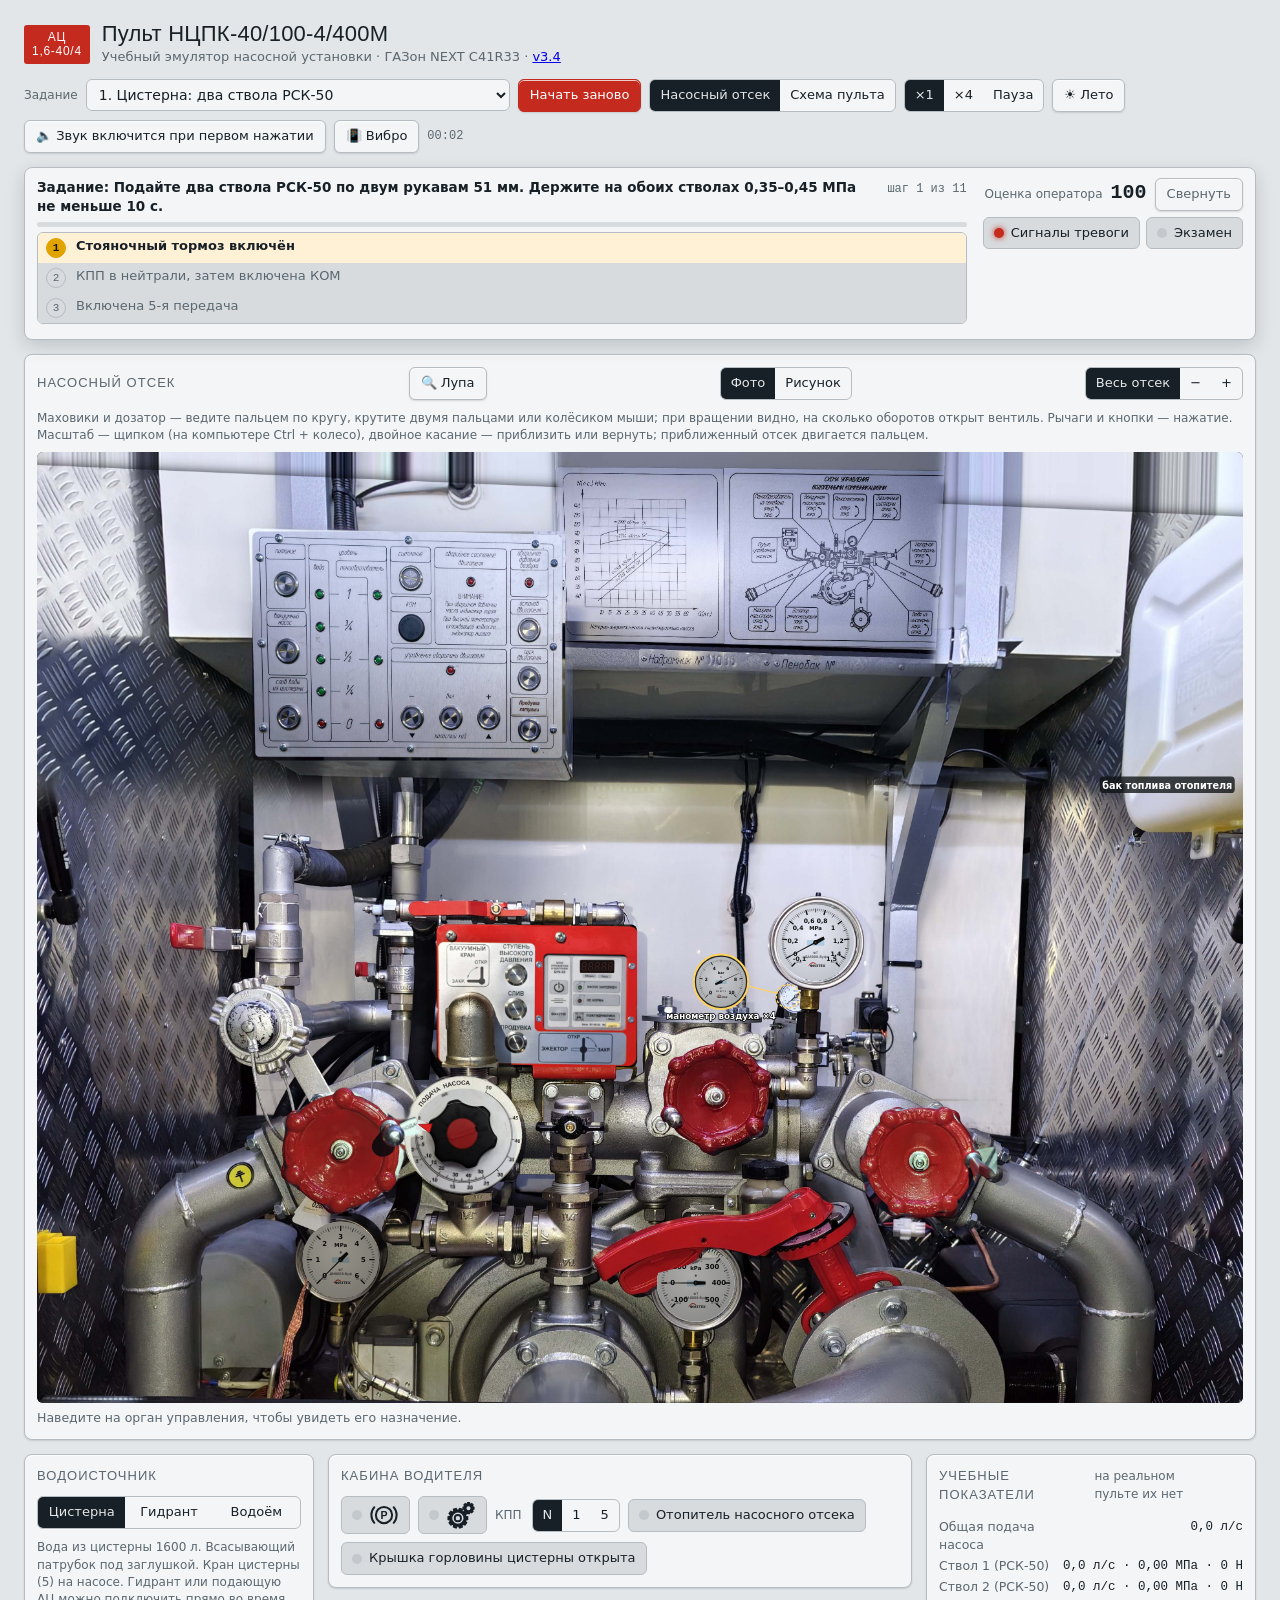
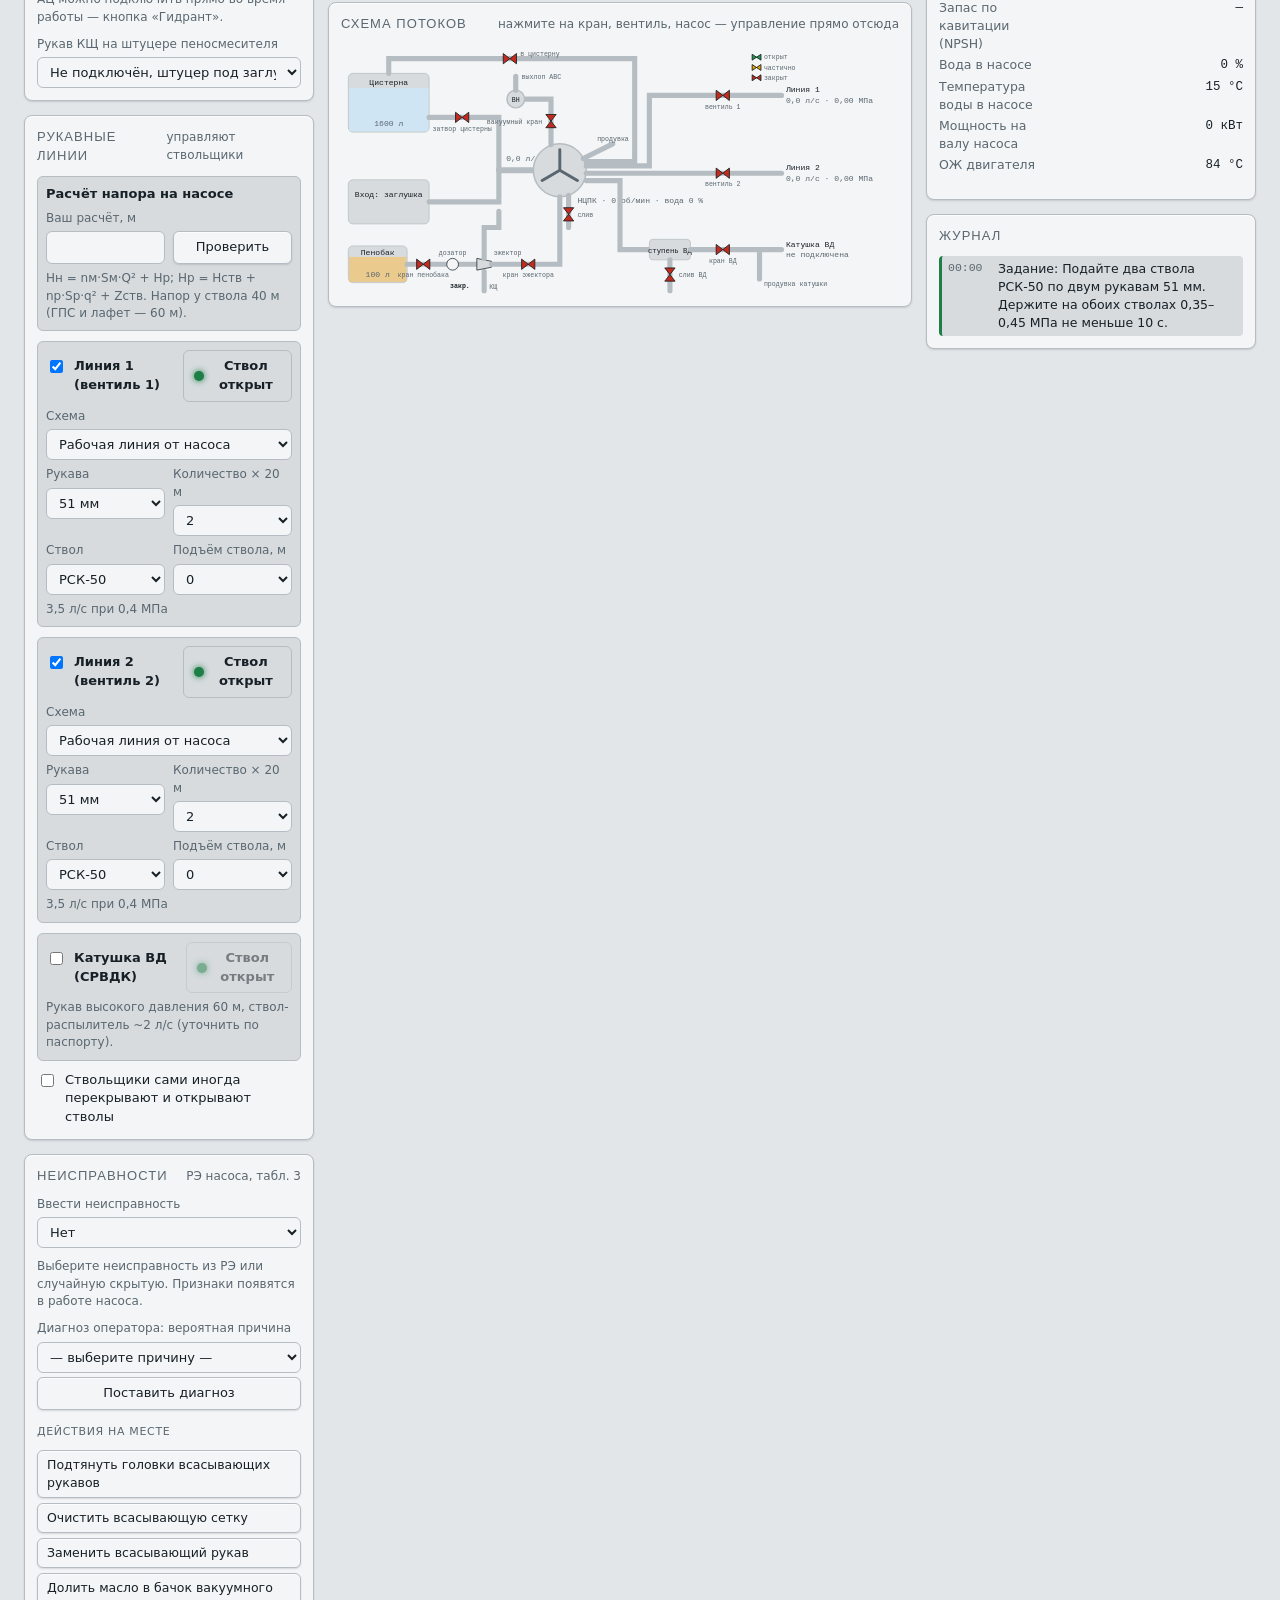
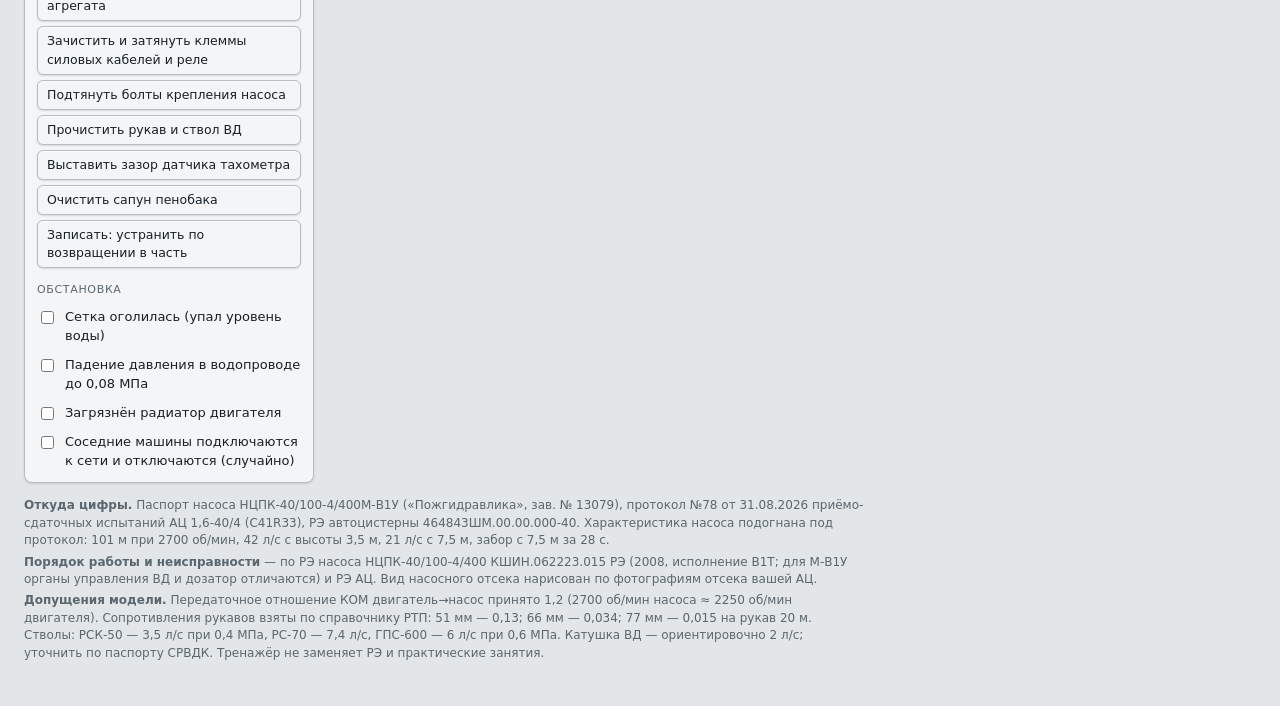
==== emulator/index.html @ 2c4b11e2 "Стартовая страница сайта: эмулятор, APK и история версий; эмулятор переехал в /emulator/ Co-Authored" ====
<!doctype html>
<html lang="ru">
<meta charset="utf-8"><meta name="viewport" content="width=device-width, initial-scale=1, viewport-fit=cover">
<title>Пульт НЦПК-40/100</title>
<style>
/* golos-text-cyrillic-400-normal */
@font-face {
  font-family: 'Golos Text';
  font-style: normal;
  font-display: swap;
  font-weight: 400;
  src: url(fonts/golos-text-cyrillic-400-normal.woff2) format('woff2');
  unicode-range: U+0301,U+0400-045F,U+0490-0491,U+04B0-04B1,U+2116;
}
/* golos-text-latin-400-normal */
@font-face {
  font-family: 'Golos Text';
  font-style: normal;
  font-display: swap;
  font-weight: 400;
  src: url(fonts/golos-text-latin-400-normal.woff2) format('woff2');
  unicode-range: U+0000-00FF,U+0131,U+0152-0153,U+02BB-02BC,U+02C6,U+02DA,U+02DC,U+0304,U+0308,U+0329,U+2000-206F,U+20AC,U+2122,U+2191,U+2193,U+2212,U+2215,U+FEFF,U+FFFD;
}
/* golos-text-cyrillic-500-normal */
@font-face {
  font-family: 'Golos Text';
  font-style: normal;
  font-display: swap;
  font-weight: 500;
  src: url(fonts/golos-text-cyrillic-500-normal.woff2) format('woff2');
  unicode-range: U+0301,U+0400-045F,U+0490-0491,U+04B0-04B1,U+2116;
}
/* golos-text-latin-500-normal */
@font-face {
  font-family: 'Golos Text';
  font-style: normal;
  font-display: swap;
  font-weight: 500;
  src: url(fonts/golos-text-latin-500-normal.woff2) format('woff2');
  unicode-range: U+0000-00FF,U+0131,U+0152-0153,U+02BB-02BC,U+02C6,U+02DA,U+02DC,U+0304,U+0308,U+0329,U+2000-206F,U+20AC,U+2122,U+2191,U+2193,U+2212,U+2215,U+FEFF,U+FFFD;
}
/* golos-text-cyrillic-600-normal */
@font-face {
  font-family: 'Golos Text';
  font-style: normal;
  font-display: swap;
  font-weight: 600;
  src: url(fonts/golos-text-cyrillic-600-normal.woff2) format('woff2');
  unicode-range: U+0301,U+0400-045F,U+0490-0491,U+04B0-04B1,U+2116;
}
/* golos-text-latin-600-normal */
@font-face {
  font-family: 'Golos Text';
  font-style: normal;
  font-display: swap;
  font-weight: 600;
  src: url(fonts/golos-text-latin-600-normal.woff2) format('woff2');
  unicode-range: U+0000-00FF,U+0131,U+0152-0153,U+02BB-02BC,U+02C6,U+02DA,U+02DC,U+0304,U+0308,U+0329,U+2000-206F,U+20AC,U+2122,U+2191,U+2193,U+2212,U+2215,U+FEFF,U+FFFD;
}
/* golos-text-cyrillic-700-normal */
@font-face {
  font-family: 'Golos Text';
  font-style: normal;
  font-display: swap;
  font-weight: 700;
  src: url(fonts/golos-text-cyrillic-700-normal.woff2) format('woff2');
  unicode-range: U+0301,U+0400-045F,U+0490-0491,U+04B0-04B1,U+2116;
}
/* golos-text-latin-700-normal */
@font-face {
  font-family: 'Golos Text';
  font-style: normal;
  font-display: swap;
  font-weight: 700;
  src: url(fonts/golos-text-latin-700-normal.woff2) format('woff2');
  unicode-range: U+0000-00FF,U+0131,U+0152-0153,U+02BB-02BC,U+02C6,U+02DA,U+02DC,U+0304,U+0308,U+0329,U+2000-206F,U+20AC,U+2122,U+2191,U+2193,U+2212,U+2215,U+FEFF,U+FFFD;
}
/* jetbrains-mono-cyrillic-400-normal */
@font-face {
  font-family: 'JetBrains Mono';
  font-style: normal;
  font-display: swap;
  font-weight: 400;
  src: url(fonts/jetbrains-mono-cyrillic-400-normal.woff2) format('woff2');
  unicode-range: U+0301,U+0400-045F,U+0490-0491,U+04B0-04B1,U+2116;
}
/* jetbrains-mono-latin-400-normal */
@font-face {
  font-family: 'JetBrains Mono';
  font-style: normal;
  font-display: swap;
  font-weight: 400;
  src: url(fonts/jetbrains-mono-latin-400-normal.woff2) format('woff2');
  unicode-range: U+0000-00FF,U+0131,U+0152-0153,U+02BB-02BC,U+02C6,U+02DA,U+02DC,U+0304,U+0308,U+0329,U+2000-206F,U+20AC,U+2122,U+2191,U+2193,U+2212,U+2215,U+FEFF,U+FFFD;
}
/* jetbrains-mono-cyrillic-600-normal */
@font-face {
  font-family: 'JetBrains Mono';
  font-style: normal;
  font-display: swap;
  font-weight: 600;
  src: url(fonts/jetbrains-mono-cyrillic-600-normal.woff2) format('woff2');
  unicode-range: U+0301,U+0400-045F,U+0490-0491,U+04B0-04B1,U+2116;
}
/* jetbrains-mono-latin-600-normal */
@font-face {
  font-family: 'JetBrains Mono';
  font-style: normal;
  font-display: swap;
  font-weight: 600;
  src: url(fonts/jetbrains-mono-latin-600-normal.woff2) format('woff2');
  unicode-range: U+0000-00FF,U+0131,U+0152-0153,U+02BB-02BC,U+02C6,U+02DA,U+02DC,U+0304,U+0308,U+0329,U+2000-206F,U+20AC,U+2122,U+2191,U+2193,U+2212,U+2215,U+FEFF,U+FFFD;
}
/* russo-one-cyrillic-400-normal */
@font-face {
  font-family: 'Russo One';
  font-style: normal;
  font-display: swap;
  font-weight: 400;
  src: url(fonts/russo-one-cyrillic-400-normal.woff2) format('woff2');
  unicode-range: U+0301,U+0400-045F,U+0490-0491,U+04B0-04B1,U+2116;
}
/* russo-one-latin-400-normal */
@font-face {
  font-family: 'Russo One';
  font-style: normal;
  font-display: swap;
  font-weight: 400;
  src: url(fonts/russo-one-latin-400-normal.woff2) format('woff2');
  unicode-range: U+0000-00FF,U+0131,U+0152-0153,U+02BB-02BC,U+02C6,U+02DA,U+02DC,U+0304,U+0308,U+0329,U+2000-206F,U+20AC,U+2122,U+2191,U+2193,U+2212,U+2215,U+FEFF,U+FFFD;
}
</style>
<style>
/* Layout: насосный отсек в три зоны — обстановка | пульт оператора | задание и журнал */
:root{
  --bg:#e3e6e8; --plate:#f4f5f6; --plate-2:#d7dbde; --line:#b6bdc2; --ink:#172027; --muted:#5a6770;
  --signal:#c42a1d; --signal-ink:#ffffff; --amber:#b86e00; --amber-bg:#fff1d6; --ok:#1d7f46; --ok-bg:#ddf3e6;
  --bad-bg:#fbe0dc; --water:#1c6fa8; --water-soft:#cfe5f4; --face:#fbfbf7; --face-ink:#13181c; --lamp-off:#c2c8cc;
  --groove: inset 0 1px 0 rgba(255,255,255,.75), 0 1px 2px rgba(20,30,40,.14);
  --f-display:"Russo One","Arial Black",sans-serif; --f-body:"Golos Text",system-ui,-apple-system,"Segoe UI",sans-serif; --f-mono:"JetBrains Mono",ui-monospace,"SFMono-Regular",Consolas,monospace;
}
@media (prefers-color-scheme: dark){ :root:not([data-theme="light"]){
  --bg:#14181b; --plate:#1e2327; --plate-2:#2a3035; --line:#3b444b; --ink:#e5e9eb; --muted:#9ba7ae;
  --signal:#e5503f; --signal-ink:#ffffff; --amber:#f0a83a; --amber-bg:#3a2c12; --ok:#4cc27e; --ok-bg:#16301f;
  --bad-bg:#3d1c18; --water:#62b5ea; --water-soft:#1b3446; --face:#f1f0ea; --face-ink:#13181c; --lamp-off:#39424a;
  --groove: inset 0 1px 0 rgba(255,255,255,.04), 0 1px 2px rgba(0,0,0,.4); color-scheme:dark }}
:root[data-theme="dark"]{
  --bg:#14181b; --plate:#1e2327; --plate-2:#2a3035; --line:#3b444b; --ink:#e5e9eb; --muted:#9ba7ae;
  --signal:#e5503f; --signal-ink:#ffffff; --amber:#f0a83a; --amber-bg:#3a2c12; --ok:#4cc27e; --ok-bg:#16301f;
  --bad-bg:#3d1c18; --water:#62b5ea; --water-soft:#1b3446; --face:#f1f0ea; --face-ink:#13181c; --lamp-off:#39424a;
  --groove: inset 0 1px 0 rgba(255,255,255,.04), 0 1px 2px rgba(0,0,0,.4); color-scheme:dark }

*{box-sizing:border-box}
[hidden]{display:none!important}
html,body{background:var(--bg);color:var(--ink)}
body{font-family:var(--f-body);font-size:14px;line-height:1.45;padding-inline:16px;padding-block:14px 32px}
h1,h2,h3{font-family:var(--f-display);font-weight:400;margin:0;text-wrap:balance;letter-spacing:.01em}
h1{font-size:22px;line-height:1.1}
h2{font-size:13px;text-transform:uppercase;letter-spacing:.08em;color:var(--muted)}
button,select,input{font:inherit;color:inherit}
:focus-visible{outline:2px solid var(--water);outline-offset:2px}
.mono{font-family:var(--f-mono);font-variant-numeric:tabular-nums}

header.top{display:flex;flex-wrap:wrap;gap:12px 20px;align-items:end;justify-content:space-between;max-width:1480px;margin:0 auto 14px}
.brand{display:flex;gap:12px;align-items:center}
.brand .plate-id{background:var(--signal);color:var(--signal-ink);font-family:var(--f-display);font-size:12px;padding:6px 8px;border-radius:3px;letter-spacing:.06em;line-height:1.1;text-align:center;white-space:nowrap}
.brand p{margin:2px 0 0;color:var(--muted);font-size:13px}
.toolbar{display:flex;flex-wrap:wrap;gap:8px;align-items:center}
header.top>*{min-width:0;max-width:100%}.toolbar>*{min-width:0;max-width:100%}.toolbar select{width:auto;min-width:0;max-width:100%;text-overflow:ellipsis}
.seg{display:inline-flex;border:1px solid var(--line);border-radius:6px;overflow:hidden;background:var(--plate)}
.seg button{border:0;background:transparent;padding:6px 10px;cursor:pointer;font-size:13px}
.seg button[aria-pressed="true"]{background:var(--ink);color:var(--bg)}
.btn{border:1px solid var(--line);background:var(--plate);border-radius:6px;padding:6px 11px;cursor:pointer;box-shadow:var(--groove);font-size:13px}
.btn:hover{border-color:var(--muted)}
.btn.primary{background:var(--signal);border-color:var(--signal);color:var(--signal-ink)}
select{border:1px solid var(--line);background:var(--plate);border-radius:6px;padding:6px 8px;max-width:100%}

.grid{display:grid;grid-template-columns:290px minmax(0,1fr) 330px;gap:14px;max-width:1480px;margin:0 auto;align-items:start}
@media (max-width:1180px){.grid{grid-template-columns:minmax(0,1fr) 320px}.col-left{grid-column:1/-1;order:3}}
@media (max-width:820px){.grid{grid-template-columns:minmax(0,1fr)}.col-mid{order:1}.col-right{order:2}.col-left{order:3}}
.col{display:flex;flex-direction:column;gap:14px;min-width:0}

.panel{background:var(--plate);border:1px solid var(--line);border-radius:8px;padding:12px;box-shadow:var(--groove);min-width:0}
.panel > h2{margin-bottom:10px;display:flex;justify-content:space-between;align-items:baseline;gap:8px}
.panel > h2 small{font-family:var(--f-body);text-transform:none;letter-spacing:0;font-size:12px}
.sub{font-size:12px;color:var(--muted)}

/* кабина */
.cab{display:flex;flex-wrap:wrap;gap:8px;align-items:center}
.cab .lbl{font-size:12px;color:var(--muted);margin-right:2px}
.toggle{display:inline-flex;align-items:center;gap:7px;border:1px solid var(--line);background:var(--plate-2);border-radius:6px;padding:6px 10px;cursor:pointer;font-size:13px;user-select:none}
.toggle .led{width:10px;height:10px;border-radius:50%;background:var(--lamp-off);flex:none}
.toggle[aria-pressed="true"] .led{background:var(--ok);box-shadow:0 0 6px var(--ok)}
.toggle.red[aria-pressed="true"] .led{background:var(--signal);box-shadow:0 0 6px var(--signal)}
.toggle.amber[aria-pressed="true"] .led{background:var(--amber);box-shadow:0 0 6px var(--amber)}
.toggle:disabled{opacity:.5;cursor:not-allowed}

/* приборы */
.gauges{display:grid;grid-template-columns:repeat(4,minmax(0,1fr));gap:10px}
@media (max-width:620px){.gauges{grid-template-columns:repeat(2,minmax(0,1fr))}}
.gauge{display:flex;flex-direction:column;align-items:center;gap:2px;min-width:0}
.gauge svg{width:100%;max-width:170px;height:auto;display:block}
.gauge .cap{font-size:11.5px;text-align:center;color:var(--muted);line-height:1.25}
.gauge .read{font-family:var(--f-mono);font-size:13px;font-variant-numeric:tabular-nums}

.lamps{display:flex;flex-wrap:wrap;gap:6px 14px;margin-top:10px;padding-top:10px;border-top:1px dashed var(--line)}
.lamp{display:flex;align-items:center;gap:6px;font-size:12px;color:var(--muted)}
.lamp i{width:12px;height:12px;border-radius:50%;background:var(--lamp-off);display:block;flex:none;border:1px solid rgba(0,0,0,.15)}
.lamp.on{color:var(--ink)}
.lamp.on.g i{background:var(--ok);box-shadow:0 0 8px var(--ok)}
.lamp.on.b i{background:var(--water);box-shadow:0 0 8px var(--water)}
.lamp.on.a i{background:var(--amber);box-shadow:0 0 8px var(--amber)}
.lamp.on.r i{background:var(--signal);box-shadow:0 0 8px var(--signal)}
.lamp.blink i{animation:blink .6s steps(2) infinite}
.lamp.blink2 i{animation:blink2 1.4s infinite}
@keyframes blink2{0%,18%{opacity:1}19%,30%{opacity:.15}31%,40%{opacity:1}41%,100%{opacity:.15}}
.lampgrp{display:flex;flex-wrap:wrap;gap:6px 14px;align-items:center}
.lampgrp b{font-size:11px;letter-spacing:.06em;text-transform:uppercase;color:var(--muted);font-weight:600}
.fcard{border:1px solid var(--line);border-radius:6px;padding:8px 10px;background:var(--plate-2);font-size:12.5px;display:flex;flex-direction:column;gap:5px}
.fcard dt{font-size:11px;letter-spacing:.06em;text-transform:uppercase;color:var(--muted)}
.fcard dd{margin:0}
.fcard.hidden-f{background:var(--amber-bg)}
.fcard.solved{background:var(--ok-bg)}
.acts{display:flex;flex-direction:column;gap:5px}
.acts .btn{text-align:left;font-size:12.5px;padding:5px 9px}
.mini{font-size:11px;letter-spacing:.06em;text-transform:uppercase;color:var(--muted);margin:4px 0 0}
@keyframes blink{50%{opacity:.2}}

.levels{display:grid;grid-template-columns:auto 1fr auto;gap:4px 8px;align-items:center;font-size:12px;margin-top:10px}
.bar{height:8px;background:var(--plate-2);border-radius:4px;overflow:hidden;border:1px solid var(--line)}
.bar > span{display:block;height:100%;background:var(--water);width:50%}
.bar.foam > span{background:var(--amber)}

/* органы управления */
.controls{display:grid;grid-template-columns:repeat(auto-fit,minmax(210px,1fr));gap:10px}
.ctl{background:var(--plate-2);border:1px solid var(--line);border-radius:6px;padding:8px 10px;display:flex;flex-direction:column;gap:6px;min-width:0}
.ctl .head{display:flex;justify-content:space-between;align-items:baseline;gap:6px;font-size:13px;font-weight:600}
.ctl .head .num{font-weight:400;color:var(--muted);font-size:11px}
.ctl .val{font-family:var(--f-mono);font-size:12px;color:var(--muted)}
input[type=range]{width:100%;accent-color:var(--signal)}
.ctl .row{display:flex;flex-wrap:wrap;gap:6px}
.rpmpad{display:grid;grid-template-columns:repeat(4,1fr);gap:6px}
.rpmpad button{padding:8px 0;font-family:var(--f-mono);font-size:13px}
.hint{font-size:12px;color:var(--muted)}

/* схема */
.schem svg{width:100%;height:auto;display:block}
.scenerow{max-width:1480px;margin:0 auto 14px;display:flex;flex-direction:column;gap:10px}
.lesson{background:var(--plate);border:2px solid #e0a300;border-radius:8px;padding:12px 14px;display:flex;flex-direction:column;gap:6px;box-shadow:var(--groove)}
.lhead{display:flex;justify-content:space-between;gap:10px;align-items:baseline;flex-wrap:wrap}
.ltitle{font-family:var(--f-display);font-size:15px}
.lbar{height:5px;background:var(--plate-2);border-radius:3px;overflow:hidden}.lbar span{display:block;height:100%;background:#e0a300;width:0}
.ltext{margin:0;font-size:15px;font-weight:600;max-width:90ch}
.lwhy{margin:0;font-size:13px;color:var(--muted);max-width:100ch}
.lesson .row{display:flex;flex-wrap:wrap;gap:8px}
.hl{outline:3px solid #e0a300!important;outline-offset:3px;animation:hlp 1.1s ease-in-out infinite;border-radius:6px}
@keyframes hlp{50%{outline-color:transparent}}
.taskbar{position:sticky;top:env(safe-area-inset-top,0px);z-index:6;max-width:1480px;margin:0 auto 14px;background:var(--plate);border:1px solid var(--line);border-radius:8px;padding:10px 12px;box-shadow:0 6px 18px rgba(10,20,30,.16);display:grid;grid-template-columns:minmax(0,1fr) auto;gap:6px 16px}
.taskbar.flash-warn{border-color:var(--amber);box-shadow:0 0 0 3px var(--amber-bg),0 6px 18px rgba(10,20,30,.16)}
.taskbar.flash-bad{border-color:var(--signal);box-shadow:0 0 0 3px var(--bad-bg),0 6px 18px rgba(10,20,30,.16)}
.tb-main{min-width:0;display:flex;flex-direction:column;gap:5px}
.tb-head{display:flex;justify-content:space-between;gap:10px;align-items:baseline}
.tb-title{font-weight:600;font-size:13.5px;min-width:0;display:-webkit-box;-webkit-line-clamp:2;-webkit-box-orient:vertical;overflow:hidden}
#tbCount{white-space:nowrap}
.taskbar.mini .tb-title{-webkit-line-clamp:1}
.tb-side{display:flex;flex-direction:column;gap:6px;align-items:flex-end}
.tb-side .row{display:flex;flex-wrap:wrap;gap:6px;justify-content:flex-end}
.tbscore{display:flex;gap:8px;align-items:baseline;font-size:12px;color:var(--muted)}
.tbscore b{font-size:20px;color:var(--ink)}
.tbsteps{list-style:none;margin:0;padding:0;height:92px;overflow-y:auto;scroll-behavior:smooth;border-radius:6px;background:var(--plate-2);border:1px solid var(--line)}
.tbsteps li{display:grid;grid-template-columns:24px 1fr;gap:6px;align-items:start;padding:5px 8px;font-size:13px;line-height:1.3;color:var(--muted)}
.tbsteps li .n{font-family:var(--f-mono);font-size:11px;width:20px;height:20px;border-radius:50%;display:grid;place-items:center;border:1px solid var(--line)}
.tbsteps li.done .n{background:var(--ok);border-color:var(--ok);color:#fff}
.tbsteps li.done{text-decoration:line-through;text-decoration-color:var(--line)}
.tbsteps li.cur{background:var(--amber-bg);color:var(--ink);font-weight:600}
.tbsteps li[data-k]{cursor:pointer}.tbsteps li[data-k]:not(.cur):hover{background:var(--water-soft);color:var(--ink)}
.tbsteps li.cur .n{border-color:#e0a300;background:#e0a300;color:#111}
.tbalerts{grid-column:1/-1;list-style:none;margin:0;padding:0;display:flex;flex-direction:column;gap:3px;max-height:200px;overflow-y:auto}
.tbalerts:empty{display:none}
.tbalerts li{display:grid;grid-template-columns:44px 1fr;gap:6px;font-size:12.5px;padding:4px 8px;border-radius:4px;border-left:3px solid var(--amber);background:var(--amber-bg)}
.tbalerts li.bad{border-left-color:var(--signal);background:var(--bad-bg)}
.tbalerts li.info{border-left-color:var(--line);background:var(--plate-2)}
.tbalerts .tm{font-family:var(--f-mono);color:var(--muted);font-size:11.5px}
@media (max-width:760px){.taskbar{grid-template-columns:minmax(0,1fr);padding:8px 10px}.tb-side{flex-direction:row;flex-wrap:wrap;align-items:center;justify-content:space-between}.tb-side .row{justify-content:flex-start}.tbsteps{height:84px}.tbsteps li{font-size:12.5px;padding:4px 6px}}
body.lesson-on .grid .panel:not(.focuspanel),body.lesson-on .scenerow .panel:not(.focuspanel){opacity:.28;filter:blur(1.5px) saturate(.5);transition:opacity .3s,filter .3s}
body.lesson-on .grid .panel:not(.focuspanel):hover,body.lesson-on .scenerow .panel:not(.focuspanel):hover{opacity:.9;filter:none}
#sc_hl{animation:hlp2 1.1s ease-in-out infinite}
@keyframes hlp2{50%{opacity:.25}}
.scenewrap{overflow:hidden;border-radius:6px;background:#23292d;position:relative}
.sg{fill:rgba(255,190,170,.07)}.sg.on{fill:#ff3322}
.scenewrap > svg{display:block;width:100%;height:auto;touch-action:none;user-select:none;-webkit-user-select:none;transform-origin:0 0;will-change:transform}
.scenewrap.zoomed > svg{cursor:grab}
.scenewrap.zoomed > svg:active{cursor:grabbing}
.scenewrap > svg{margin:0 auto}
@media (orientation:landscape) and (max-height:540px){
  body{padding-block:6px 20px}
  header.top{margin-bottom:6px;gap:6px 10px}header.top .brand p,.plate-id,.toolbar label.sub{display:none}.brand h1{font-size:15px;margin:0}
  .toolbar{gap:5px}.toolbar .btn,.toolbar .seg button,.toolbar select{padding:4px 8px;font-size:12.5px}
  .taskbar{padding:4px 8px;margin-bottom:6px;gap:3px 10px}
  .taskbar .tb-head,.taskbar .lbar,.taskbar .lwhy{display:none}
  .taskbar .tbsteps{height:auto;max-height:none;background:none;border:0;overflow:visible}
  .taskbar .tbsteps li:not(.cur){display:none}.taskbar .tbsteps li{padding:2px 4px}
  .taskbar .tb-side{flex-direction:row;align-items:center;gap:6px}.taskbar .tbscore>span{display:none}
  .taskbar .tb-side .btn,.taskbar .tb-side .toggle{padding:3px 8px;font-size:12px}
  .taskbar .tbalerts li:nth-child(n+2){display:none}
  #pnlScene{padding:6px 8px}#pnlScene .scenehead{margin-bottom:4px}#pnlScene .scenehead h2{font-size:12px}#pnlScene > p.sub,.scenetip{display:none}
  .scenewrap > svg{width:auto;max-width:100%;height:calc(100dvh - 60px)}
}
.iconbtn{padding:3px 10px}.iconbtn svg{display:block}
.sbadge{position:absolute;left:8px;top:8px;z-index:2;background:rgba(20,24,27,.72);color:#fff;font:600 12px/1.2 var(--f-mono,monospace);padding:5px 8px;border-radius:4px;pointer-events:none}.sbadge:empty{display:none}
.zbadge{position:absolute;right:8px;top:8px;background:rgba(20,24,27,.72);color:#fff;font:600 12px/1 var(--f-mono,monospace);padding:5px 7px;border-radius:4px;pointer-events:none;opacity:0;transition:opacity .25s}
.zbadge.on{opacity:1}
#sc_vind{pointer-events:none;transition:opacity .35s}
#scene .hit{touch-action:none}
.scenehead{display:flex;flex-wrap:wrap;gap:8px;justify-content:space-between;align-items:center;margin-bottom:10px}
.taskbar.mini .tbsteps{height:auto;max-height:none}
.taskbar.mini .tbsteps li:not(.cur){display:none}
.taskbar.mini .lwhy,.taskbar.mini .tb-side .row:first-of-type{display:none}
.taskbar.mini .tbalerts li:nth-child(n+2){display:none}
 #hoverTip{position:fixed;z-index:40;pointer-events:none;max-width:320px;background:rgba(17,21,24,.94);color:#fff;border-radius:7px;padding:7px 10px;font-size:13px;line-height:1.35;box-shadow:0 4px 14px rgba(0,0,0,.3)}
#hoverTip b{display:block;font-weight:600}#hoverTip span{display:block;color:#ffd25e;font-family:var(--f-mono);font-size:12.5px;margin-top:2px}
#scene .ind{cursor:pointer}#scene .ind.area{cursor:default}
.gzwin{position:fixed;inset:0;z-index:45;pointer-events:none}
.gzwin .pbox.gzbox{position:fixed;pointer-events:auto;max-width:360px;width:min(92vw,360px);max-height:calc(100vh - 16px);overflow:auto;text-align:center;padding:8px 12px}
.gzhead{cursor:move;touch-action:none;user-select:none;-webkit-user-select:none;background:var(--plate-2);margin:-8px -12px 6px;padding:6px 10px;border-radius:10px 10px 0 0}
.gzgrip{color:var(--muted);margin-right:4px}
#gzTip{position:fixed;z-index:60;pointer-events:none;max-width:300px;background:rgba(17,21,24,.95);color:#fff;border-radius:7px;padding:7px 10px;font-size:13px;line-height:1.35;box-shadow:0 4px 14px rgba(0,0,0,.3)}.gzhead{display:flex;flex-direction:column;gap:2px;margin-bottom:6px}
.gzdial{position:relative;width:min(62vw,250px);margin:0 auto;cursor:pointer}.gzdial svg{display:block;width:100%;height:auto}#gzOv{position:absolute;inset:0;pointer-events:none}
#gzSvg .gzone{pointer-events:stroke;stroke-width:10;cursor:pointer}
.gzread{display:flex;flex-direction:column;align-items:center;margin:4px 0}.gzread #gzVal{font-size:26px;font-weight:700}
#gzTrend{display:block;width:100%;height:46px;border-radius:5px;margin:6px 0}
.gzchips{display:flex;flex-wrap:wrap;gap:6px;justify-content:center;margin:6px 0}.gzchip{border:1px solid var(--line);background:var(--plate-2);border-radius:14px;padding:4px 10px;font-size:12.5px;cursor:pointer}.gzchip[aria-pressed="true"]{background:#2f7cf6;color:#fff;border-color:#2f7cf6}
.gzinfo{list-style:none;margin:6px 0 0;padding:0;text-align:left;font-size:13px;display:flex;flex-direction:column;gap:3px}.gzinfo li{padding:3px 8px;border-radius:4px;background:var(--plate-2)}.gzinfo li.ok{background:var(--ok-bg)}.gzinfo li.warn{background:var(--amber-bg)}.gzinfo li.bad{background:var(--bad-bg)}
.gzzone{font-size:12.5px;color:var(--muted);margin-top:6px;text-align:left}.gzzone.on{color:var(--ink);background:var(--amber-bg);padding:6px 8px;border-radius:5px}
.schem .sclick{cursor:pointer}.schem .sclick:hover .vbody,.schem circle.sclick:hover,.schem rect.sclick:hover{stroke:#ffd25e;stroke-width:2.5}
.schem g.sclick:hover text{fill:var(--ink)}
.schpop{position:fixed;z-index:55;background:var(--plate);border:1px solid var(--line);border-radius:10px;padding:8px 10px;box-shadow:0 8px 24px rgba(0,0,0,.25);width:min(92vw,320px);display:flex;flex-direction:column;gap:6px}
.schpop .sp-h{display:flex;justify-content:space-between;align-items:center;gap:8px;font-size:13px}.schpop .sp-row{display:flex;justify-content:space-between;align-items:center;gap:6px;font-size:12.5px}
.schpop input[type=range]{width:100%}.schpop .sp-n{font-size:11.5px}
.pmodal{position:fixed;inset:0;z-index:50;background:rgba(10,15,20,.55);display:flex;align-items:center;justify-content:center;padding:16px}
.pbox{background:var(--plate);color:var(--ink);border:1px solid var(--line);border-radius:10px;padding:12px 14px;max-width:1100px;width:100%;max-height:calc(100vh - 32px);overflow:auto;box-shadow:0 10px 40px rgba(0,0,0,.35)}
.pnote{font-size:13px;color:var(--muted);margin:8px 0 0}
.scenetip{font-size:12.5px;color:var(--muted);margin-top:6px;min-height:1.4em}
#scene .hit{cursor:pointer}
#scene .hit:focus{outline:none}
#scene .hit:focus-visible .ring,#scene .hit:hover .ring{stroke:#ffd25e;stroke-width:3}
#scene text{font-family:var(--f-body);user-select:none;pointer-events:none}
.schem text{font-family:var(--f-mono);font-size:11px;fill:var(--ink)}
.schem .t-muted{fill:var(--muted)}
.pipe{fill:none;stroke:var(--line);stroke-width:7;stroke-linecap:round}
.schem .vbody{stroke:#1b2023;stroke-width:1.2;fill:#c42a1d}.schem .vbody.v1{fill:#1d9a52}.schem .vbody.vp{fill:#e0a300}.schem .vbody.v0{fill:#c42a1d}
.schem .vlab{font-size:9px;fill:var(--muted)}.schem .vpct{font-size:9px;fill:var(--ink);font-weight:700}
.flow.air{stroke:#9fb3c8;stroke-dasharray:3 6}.flow.foam{stroke:#e7a83a}
.flow{fill:none;stroke:var(--water);stroke-width:3;stroke-dasharray:6 8;stroke-linecap:round}
.flow.hp{stroke:var(--signal)}
.flow.off{stroke:transparent}

/* обстановка */
.field{display:flex;flex-direction:column;gap:4px;font-size:13px}
.field label{font-size:12px;color:var(--muted)}
.fieldrow{display:grid;grid-template-columns:1fr 1fr;gap:8px}
.stack{display:flex;flex-direction:column;gap:10px}
.linecard{border:1px solid var(--line);border-radius:6px;padding:8px;background:var(--plate-2);display:flex;flex-direction:column;gap:6px}
.brcard{border:1px dashed var(--line);border-radius:6px;padding:6px;display:flex;flex-direction:column;gap:5px;background:var(--plate)}
.fieldrow4{display:grid;grid-template-columns:repeat(2,minmax(0,1fr));gap:6px}
.linecard input[type=number]{border:1px solid var(--line);background:var(--plate);border-radius:6px;padding:6px 8px;width:100%}
.linecard .ttl{display:flex;justify-content:space-between;align-items:center;font-weight:600;font-size:13px;gap:6px}
.check{display:flex;gap:8px;align-items:flex-start;font-size:13px;cursor:pointer}
.check input{margin-top:3px}

/* задание */
.task{font-size:13px}
.task .goal{background:var(--water-soft);border-radius:6px;padding:8px 10px;margin-bottom:8px}
.steps{list-style:none;margin:0;padding:0;display:flex;flex-direction:column;gap:3px;counter-reset:s}
.steps li{display:grid;grid-template-columns:22px 1fr;gap:6px;align-items:start;font-size:13px;padding:3px 4px;border-radius:4px;counter-increment:s}
.steps li::before{content:counter(s);font-family:var(--f-mono);font-size:11px;width:20px;height:20px;border-radius:50%;display:grid;place-items:center;border:1px solid var(--line);color:var(--muted);margin-top:1px}
.steps li.done{color:var(--muted)}
.steps li.done::before{content:"✓";background:var(--ok);border-color:var(--ok);color:#fff}
.steps li.cur{background:var(--amber-bg);font-weight:600}
.score{display:flex;justify-content:space-between;align-items:center;margin-top:10px;padding-top:8px;border-top:1px dashed var(--line);font-size:13px}
.score b{font-family:var(--f-mono);font-size:18px}
.banner{border-radius:6px;padding:8px 10px;font-size:13px;font-weight:600;margin-top:8px}
.banner.ok{background:var(--ok-bg);color:var(--ok)}
.banner.bad{background:var(--bad-bg);color:var(--signal)}

.kv{display:grid;grid-template-columns:1fr auto;gap:3px 10px;font-size:12.5px}
.kv dt{color:var(--muted)}
.kv dd{margin:0;font-family:var(--f-mono);font-variant-numeric:tabular-nums;text-align:right}
.kv dd.warn{color:var(--amber);font-weight:600}
.kv dd.bad{color:var(--signal);font-weight:600}

.log{list-style:none;margin:0;padding:0;max-height:300px;overflow:auto;display:flex;flex-direction:column;gap:4px;font-size:12.5px}
.log li{display:grid;grid-template-columns:44px 1fr;gap:6px;padding:4px 6px;border-radius:4px;border-left:3px solid var(--line);background:var(--plate-2)}
.log li .tm{font-family:var(--f-mono);color:var(--muted);font-size:11.5px}
.log li.warn{border-left-color:var(--amber)}
.log li.bad{border-left-color:var(--signal);background:var(--bad-bg)}
.log li.ok{border-left-color:var(--ok)}

.dead{position:fixed;inset:auto 16px calc(16px + env(safe-area-inset-bottom,0px)) 16px;max-width:640px;margin:0 auto;background:var(--signal);color:var(--signal-ink);border-radius:8px;padding:12px 14px;display:flex;gap:12px;align-items:center;justify-content:space-between;z-index:5;box-shadow:0 8px 24px rgba(0,0,0,.3)}
.dead .btn{background:var(--plate);color:var(--ink)}
.foot{max-width:1480px;margin:14px auto 0;color:var(--muted);font-size:12px}
.foot p{margin:4px 0;max-width:110ch}
@media (prefers-reduced-motion: reduce){body.lesson-on .panel{transition:none}.tbsteps{scroll-behavior:auto}.lamp.blink i,.lamp.blink2 i,.hl,#sc_hl{animation:none}}
</style>

<header class="top">
  <div class="brand">
    <div class="plate-id">АЦ<br>1,6-40/4</div>
    <div>
      <h1>Пульт НЦПК-40/100-4/400М</h1>
      <p>Учебный эмулятор насосной установки · ГАЗон NEXT C41R33 · <a href="https://github.com/YusDyr/fire-pump-trainer-rus/blob/main/CHANGELOG.md" target="_blank" rel="noopener" title="Что нового">v3.4</a></p>
    </div>
  </div>
  <div class="toolbar">
    <label class="sub" for="preset">Задание</label>
    <select id="preset">
      <option value="tank">1. Цистерна: два ствола РСК-50</option>
      <option value="hydrant">2. Гидрант: пена, два ГПС-600</option>
      <option value="reservoir">3. Водоём 6 м: ствол РС-70</option>
      <option value="hp">4. Катушка высокого давления</option>
      <option value="tactic">5. Тактика: магистраль, РТ-80, 3 ствола, этаж</option>
      <option value="relay">6. Перекачка от другой АЦ</option>
      <option value="fillh">7. Заполнение цистерны от гидранта</option>
      <option value="vacdry">8. ЕТО: проверка на «сухой вакуум»</option>
      <option value="free">Свободная работа</option>
      <optgroup label="Обучение — пошаговые уроки">
        <option value="learn-tour">Урок 1. Органы управления</option>
        <option value="learn-tank">Урок 2. Работа от цистерны и остановка</option>
        <option value="learn-res">Урок 3. Забор воды из водоёма</option>
        <option value="learn-hyd">Урок 4. Гидрант и подача пены</option>
        <option value="learn-hp">Урок 5. Ступень высокого давления</option>
        <option value="learn-vac">Урок 6. Проверка на «сухой вакуум»</option>
        <option value="learn-kch">Урок 7. Пена из посторонней ёмкости (рукав КЩ)</option>
        <option value="learn-winter">Урок 8. Окончание работы зимой</option>
      </optgroup>
    </select>
    <button class="btn primary" id="restart">Начать заново</button>
    <div class="seg" role="group" aria-label="Вид" id="viewSeg">
      <button data-view="scene" aria-pressed="true">Насосный отсек</button>
      <button data-view="panel" aria-pressed="false">Схема пульта</button>
    </div>
    <div class="seg" role="group" aria-label="Скорость времени">
      <button data-speed="1" aria-pressed="true">×1</button>
      <button data-speed="4" aria-pressed="false">×4</button>
      <button data-speed="0" aria-pressed="false">Пауза</button>
    </div>
    <button class="btn" id="seasonT" aria-pressed="false" title="Сезон: меняет температуру и порядок работы">☀️ Лето</button>
    <button class="btn" id="sound" aria-pressed="false">🔇 Звук выкл.</button>
    <button class="btn" id="vibT" aria-pressed="true" hidden>📳 Вибро</button>
    <span class="mono sub" id="clock">00:00</span>
  </div>
</header>

<div class="taskbar" id="taskbar">
  <div class="tb-main">
    <div class="tb-head"><span class="tb-title" id="tbTitle"></span><span class="mono sub" id="tbCount"></span></div>
    <div class="lbar"><span id="tbProg"></span></div>
    <ol class="tbsteps" id="tbSteps" aria-label="Шаги задания"></ol>
    <p class="lwhy" id="tbWhy"></p>
    <div id="tbResult"></div>
  </div>
  <div class="tb-side">
    <div class="tbscore"><span>Оценка оператора</span><b class="mono" id="score">100</b><button class="btn" id="tbMini" aria-pressed="false" title="Свернуть панель задания">Свернуть</button></div>
    <div class="row">
      <button class="toggle red" id="alarmT" aria-pressed="true"><span class="led"></span>Сигналы тревоги</button>
      <button class="toggle amber" id="examT" aria-pressed="false"><span class="led"></span>Экзамен</button>
    </div>
    <div class="row">
      <button class="btn primary" id="lNext" hidden>Понятно, дальше</button>
      <button class="btn" id="lBack" hidden>← Назад</button>
      <button class="btn" id="lSkip" hidden>Пропустить шаг</button>
      <button class="btn" id="lExit" hidden>Выйти из урока</button>
      <button class="btn primary" id="examEnd" hidden>Завершить экзамен</button>
    </div>
  </div>
  <ul class="tbalerts" id="tbAlerts" aria-live="polite"></ul>
</div>

<section class="scenerow">
    <div class="panel" id="pnlScene">
      <div class="scenehead"><h2>Насосный отсек</h2>
        <button class="btn" id="loupeT" aria-pressed="true" title="Выноска-лупа для манометра воздуха">🔍 Лупа</button><div class="seg" role="group" aria-label="Вид отсека" id="scModeSeg"><button data-scm="photo" aria-pressed="true">Фото</button><button data-scm="draw" aria-pressed="false">Рисунок</button></div><div class="seg" role="group" aria-label="Масштаб" id="zoomSeg"><button data-zoom="fit" aria-pressed="true">Весь отсек</button><button data-zoom="out" aria-pressed="false" aria-label="Уменьшить">−</button><button data-zoom="in" aria-pressed="false" aria-label="Увеличить">+</button></div></div>
      <p class="sub" style="margin:0 0 8px">Маховики и дозатор — ведите пальцем по кругу, крутите двумя пальцами или колёсиком мыши; при вращении видно, на сколько оборотов открыт вентиль. Рычаги и кнопки — нажатие. Масштаб — щипком (на компьютере Ctrl + колесо), двойное касание — приблизить или вернуть; приближенный отсек двигается пальцем.</p>
      <div class="scenewrap"><div class="zbadge" id="zBadge">×1</div><div class="sbadge" id="seasonBadge"></div><svg id="scene" viewBox="0 0 1000 760" role="img" aria-label="Насосный отсек АЦ: насос НЦПК, блок управления АВС, пульт АЦ"></svg></div>
      <div class="scenetip" id="sceneTip">Наведите на орган управления, чтобы увидеть его назначение.</div>
    </div>
</section>

<main class="grid">
  <!-- ЛЕВО: обстановка -->
  <section class="col col-left">
    <div class="panel">
      <h2>Водоисточник</h2>
      <div class="seg" role="group" aria-label="Водоисточник" id="srcSeg" style="width:100%">
        <button data-src="tank" style="flex:1">Цистерна</button>
        <button data-src="hydrant" style="flex:1">Гидрант</button>
        <button data-src="reservoir" style="flex:1">Водоём</button>
      </div>
      <div class="stack" style="margin-top:10px">
        <div id="srcTank" class="sub">Вода из цистерны 1600 л. Всасывающий патрубок под заглушкой. Кран цистерны (5) на насосе. Гидрант или подающую АЦ можно подключить прямо во время работы — кнопка «Гидрант».</div>
        <div id="srcHyd" class="stack" hidden>
          <div class="field"><label for="hydKind">Подача воды в насос</label>
            <select id="hydKind"><option value="hydrant">От гидранта через колонку</option><option value="relay">Перекачка от другой АЦ</option></select></div>
          <div class="field"><label for="hydP"><span id="hydPl">Давление в сети, МПа</span>: <span class="mono" id="hydPv"></span></label><input type="range" id="hydP" min="0.08" max="1.0" step="0.01"></div>
          <div id="hydNetBox" class="stack">
            <div class="field"><label for="hydNet">Водопроводная сеть</label>
              <select id="hydNet"><option value="ring">Кольцевая</option><option value="dead">Тупиковая (слабая)</option></select></div>
            <div class="field"><label for="hydOther">Отбор соседних машин из сети, л/с: <span class="mono" id="hydOtherv"></span></label><input type="range" id="hydOther" min="0" max="60" step="5"></div>
            <div class="field"><label for="hydHoses">Напорно-всасывающие рукава Ø75 от колонки</label>
              <select id="hydHoses"><option value="1">1 рукав</option><option value="2">2 рукава</option></select></div>
          </div>
          <div id="hydRelBox" class="field"><label for="relN">Магистраль от подающей АЦ, рукава 77 мм × 20 м</label>
            <select id="relN"><option>2</option><option>4</option><option>6</option><option>8</option><option>10</option><option>15</option></select></div>
          <button class="toggle" id="hydOpen" aria-pressed="false"><span class="led"></span><span id="hydOpenL">Гидрант и колонка открыты</span></button>
        </div>
        <div class="field"><label for="kchSel">Рукав КЩ на штуцере пеносмесителя</label>
          <select id="kchSel"><option value="none">Не подключён, штуцер под заглушкой</option><option value="po">Опущен в ёмкость с пенообразователем (200 л)</option><option value="water">Опущен в ёмкость с водой — промывка</option></select></div>
        <div id="srcRes" class="stack" hidden>
          <div class="field"><label for="hgeo">Геометрическая высота всасывания, м: <span class="mono" id="hgeov"></span></label><input type="range" id="hgeo" min="1" max="9" step="0.5"></div>
          <div class="field"><label for="sleeves">Всасывающие рукава Ø125 × 4 м</label>
            <select id="sleeves"><option value="1">1 рукав</option><option value="2">2 рукава</option><option value="3">3 рукава</option></select></div>
          <div class="field"><label for="depth">Сетка СВ-125 под водой</label>
            <select id="depth"><option value="ok">на 300–600 мм, не на дне</option><option value="shallow">у поверхности (меньше 200 мм)</option></select></div>
        </div>
      </div>
    </div>

    <div class="panel">
      <h2>Рукавные линии <small class="sub">управляют ствольщики</small></h2>
      <div class="stack" id="lines"></div>
      <label class="check" style="margin-top:10px"><input type="checkbox" id="fighters"> Ствольщики сами иногда перекрывают и открывают стволы</label>
    </div>

    <div class="panel" id="faultPanel">
      <h2>Неисправности <small class="sub">РЭ насоса, табл. 3</small></h2>
      <div class="stack">
        <div class="field"><label for="faultSel">Ввести неисправность</label><select id="faultSel"></select></div>
        <div id="faultCard"></div>
        <div class="field"><label for="diagSel">Диагноз оператора: вероятная причина</label><select id="diagSel"></select>
          <button class="btn" id="diagBtn">Поставить диагноз</button></div>
        <p class="mini">Действия на месте</p>
        <div class="acts" id="acts"></div>
        <p class="mini">Обстановка</p>
        <div class="stack" id="faults">
          <label class="check"><input type="checkbox" data-fault="exposed"> Сетка оголилась (упал уровень воды)</label>
          <label class="check"><input type="checkbox" data-fault="weaknet"> Падение давления в водопроводе до 0,08 МПа</label>
          <label class="check"><input type="checkbox" data-fault="radiator"> Загрязнён радиатор двигателя</label>
          <label class="check"><input type="checkbox" data-fault="neighbors"> Соседние машины подключаются к сети и отключаются (случайно)</label>
        </div>
      </div>
    </div>
  </section>

  <!-- ЦЕНТР: кабина и пульт -->
  <section class="col col-mid">
    <div class="panel">
      <h2>Кабина водителя</h2>
      <div class="cab">
        
        <button class="toggle red iconbtn" id="brake" aria-pressed="false" title="Стояночный тормоз" aria-label="Стояночный тормоз"><span class="led"></span><svg viewBox="0 0 48 48" width="30" height="30" aria-hidden="true"><circle cx="24" cy="24" r="13" fill="none" stroke="currentColor" stroke-width="3.2"/><path d="M8.5 11.5a19 19 0 0 0 0 25M39.5 11.5a19 19 0 0 1 0 25" fill="none" stroke="currentColor" stroke-width="3.2" stroke-linecap="round"/><text x="24" y="30.5" text-anchor="middle" font-size="17" font-weight="800" fill="currentColor" font-family="Arial,sans-serif">P</text></svg></button>
        <button class="toggle amber iconbtn" id="kom" aria-pressed="false" title="Коробка отбора мощности (КОМ)" aria-label="КОМ"><span class="led"></span><svg viewBox="0 0 48 48" width="30" height="30" aria-hidden="true"><path d="M31.9 25.0 L35.7 25.9 L35.7 32.1 L31.9 33.0 L31.8 33.3 L34.3 36.4 L30.7 41.3 L27.1 39.8 L26.8 40.0 L27.1 44.0 L21.3 45.8 L19.2 42.5 L18.8 42.5 L16.7 45.8 L10.9 44.0 L11.2 40.0 L10.9 39.8 L7.3 41.3 L3.7 36.4 L6.2 33.3 L6.1 33.0 L2.3 32.1 L2.3 25.9 L6.1 25.0 L6.2 24.7 L3.7 21.6 L7.3 16.7 L10.9 18.2 L11.2 18.0 L10.9 14.0 L16.7 12.2 L18.8 15.5 L19.2 15.5 L21.3 12.2 L27.1 14.0 L26.8 18.0 L27.1 18.2 L30.7 16.7 L34.3 21.6 L31.8 24.7Z M28 29 a9 9 0 1 0 -18 0 a9 9 0 1 0 18 0Z" fill="currentColor" fill-rule="evenodd"/><circle cx="19" cy="29" r="5" fill="none" stroke="currentColor" stroke-width="3"/><path d="M43.3 10.1 L45.7 10.8 L45.7 15.2 L43.3 15.9 L43.2 16.1 L44.5 18.3 L41.3 21.5 L39.1 20.2 L38.9 20.3 L38.2 22.7 L33.8 22.7 L33.1 20.3 L32.9 20.2 L30.7 21.5 L27.5 18.3 L28.8 16.1 L28.7 15.9 L26.3 15.2 L26.3 10.8 L28.7 10.1 L28.8 9.9 L27.5 7.7 L30.7 4.5 L32.9 5.8 L33.1 5.7 L33.8 3.3 L38.2 3.3 L38.9 5.7 L39.1 5.8 L41.3 4.5 L44.5 7.7 L43.2 9.9Z M39.2 13 a3.2 3.2 0 1 0 -6.4 0 a3.2 3.2 0 1 0 6.4 0Z" fill="currentColor" fill-rule="evenodd"/></svg></button>
        <span class="lbl">КПП</span>
        <div class="seg" role="group" aria-label="Передача" id="gearSeg">
          <button data-gear="N">N</button><button data-gear="1">1</button><button data-gear="5">5</button>
        </div>
        
        <button class="toggle amber" id="heaterT" aria-pressed="false"><span class="led"></span>Отопитель насосного отсека</button>
        <button class="toggle" id="capT" aria-pressed="false"><span class="led"></span>Крышка горловины цистерны открыта</button>
      </div>
    </div>

    <div class="panel" id="pnlGauges">
      <h2>Приборы насоса <small class="sub mono" id="motoh">наработка 0,00 ч</small></h2>
      <div class="gauges">
        <div class="gauge"><svg id="gIn" viewBox="0 0 160 160" role="img" aria-label="Мановакуумметр на входе"></svg><div class="read" id="rIn">0,00</div><div class="cap">Вход, МПа<br>ДА8008 −0,1…0,5</div></div>
        <div class="gauge"><svg id="gOut" viewBox="0 0 160 160" role="img" aria-label="Мановакуумметр на выходе"></svg><div class="read" id="rOut">0,00</div><div class="cap">Выход НД, МПа<br>ДА8008 −0,1…1,5</div></div>
        <div class="gauge"><svg id="gHp" viewBox="0 0 160 160" role="img" aria-label="Манометр высокого давления"></svg><div class="read" id="rHp">0,0</div><div class="cap">Выход ВД, МПа<br>ДМ8008 0…6</div></div>
        <div class="gauge"><svg id="gRpm" viewBox="0 0 160 160" role="img" aria-label="Тахометр насоса"></svg><div class="read" id="rRpm">0</div><div class="cap">Насос, об/мин<br>номинал 2700</div></div>
      </div>
      <div class="lamps">
        <span class="lamp g" id="lPwr"><i></i>Питание пульта</span>
        <span class="lamp a" id="lKom"><i></i>КОМ</span>
        <span class="lamp g" id="lCan"><i></i>Управление оборотами</span>
        <span class="lamp r" id="lAlarm"><i></i>Авария двигателя</span>
      </div>
      <div class="lamps lampgrp">
        <b>Блок управления АВС</b>
        <span class="lamp g" id="lBu"><i></i>Питание</span>
        <span class="lamp a" id="lVac"><i></i>Вакуумирование</span>
        <span class="lamp b" id="lWater"><i></i>Насос заполнен</span>
        <span class="lamp r" id="lVacBad"><i></i>Не норма</span>
      </div>
      <div class="levels">
        <span>Цистерна</span><div class="bar"><span id="bTank"></span></div><span class="mono" id="vTank">1600 л</span>
        <span>Пенобак</span><div class="bar foam"><span id="bFoam"></span></div><span class="mono" id="vFoam">100 л</span>
      </div>
    </div>

    <div class="panel" id="pnlPult">
      <h2>Пульт управления <small class="sub">рис. 7 РЭ АЦ</small></h2>
      <div class="controls">
        <div class="ctl">
          <div class="head">Питание и привод</div>
          <div class="row">
            <button class="toggle" id="power" aria-pressed="false"><span class="led"></span>Питание пульта</button>
            <button class="toggle" id="clutch" aria-pressed="false"><span class="led"></span>Сцепление насоса</button>
          </div>
          <div class="hint" id="clutchHint">Плавный пуск: насос начинает вращаться через 5–7 с после включения.</div>
          <div class="row">
            <button class="btn" id="engStart">Пуск двигателя</button>
            <button class="btn" id="engStop">Останов двигателя</button>
          </div>
        </div>
        <div class="ctl">
          <div class="head">Обороты двигателя <span class="mono val" id="engRpm">750 об/мин</span></div>
          <button class="toggle" id="can" aria-pressed="false"><span class="led"></span>Вкл / холостой ход</button>
          <div class="rpmpad">
            <button class="btn" data-rpm="-200">−200</button><button class="btn" data-rpm="-50">−50</button>
            <button class="btn" data-rpm="50">+50</button><button class="btn" data-rpm="200">+200</button>
          </div>
          <div class="hint">Не держите кнопку дольше 2 с при работающем насосе: гидроудар.</div>
        </div>
        <div class="ctl">
          <div class="head">Вакуумная система</div>
          <div class="row"><button class="toggle" id="buPower" aria-pressed="false"><span class="led"></span>Питание БУ</button>
          <button class="toggle" id="vacValve" aria-pressed="false"><span class="led"></span>Вакуумный кран открыт</button></div>
          <div class="seg" role="group" aria-label="Режим блока управления" id="vacModeSeg">
            <button data-vmode="auto">Авт.</button><button data-vmode="manual">Ручн.</button>
          </div>
          <div class="row">
            <button class="btn" id="vacStart">Пуск</button>
            <button class="btn" id="vacStop">Стоп</button>
          </div>
          <div class="hint" id="vacHint">Авт.: нажать и отпустить «Пуск», агрегат остановится сам по датчику заполнения. Закройте вакуумный кран за 1,5 с. Ручн.: агрегат работает, пока «Пуск» нажат.</div>
        </div>
        <div class="ctl">
          <div class="head">Кран цистерны</div>
          <button class="toggle" id="vTankBtn" aria-pressed="false"><span class="led"></span>Открыт</button>
          <div class="head" style="margin-top:4px">Слив («Слив» на БУК)</div>
          <button class="toggle red" id="drain" aria-pressed="false"><span class="led"></span>Открыт</button>
          <div class="head" style="margin-top:4px">Сливные краны ступени ВД <span class="num">пневмопривод от «Слив»</span></div>
          <button class="toggle red" id="hpDrainT" aria-pressed="false"><span class="led"></span>Открыты</button>
        </div>
        <div class="ctl">
          <div class="head">Напорный вентиль 1</div>
          <input type="range" id="out0" min="0" max="100" step="1" value="0" aria-label="Напорный вентиль 1">
          <div class="val" id="out0v">закрыт</div>
          <div class="head">Напорный вентиль 2</div>
          <input type="range" id="out1" min="0" max="100" step="1" value="0" aria-label="Напорный вентиль 2">
          <div class="val" id="out1v">закрыт</div>
        </div>
        <div class="ctl">
          <div class="head">Заполнение цистерны</div>
          <input type="range" id="fillv" min="0" max="100" step="1" value="0" aria-label="Вентиль заполнения цистерны">
          <div class="val" id="fillvv">закрыт</div>
          <div class="hint">Не выше 0,4 МПа при заполнении.</div>
        </div>
        <div class="ctl">
          <div class="head">Ступень высокого давления</div>
          <button class="toggle" id="hpOn" aria-pressed="false"><span class="led"></span>Электромагнитная муфта ВД</button>
          <input type="range" id="hpv" min="0" max="100" step="1" value="0" aria-label="Вентиль ВД">
          <div class="val" id="hpvv">вентиль ВД закрыт</div>
        </div>
        <div class="ctl">
          <div class="head">Пеносмеситель</div>
          <div class="seg" role="group" aria-label="Шкала дозатора" id="scaleSeg">
            <button data-scale="3">Шкала 3 %</button><button data-scale="6">Шкала 6 %</button>
          </div>
          <div class="seg" role="group" aria-label="Положение дозатора, число ГПС-600" id="doseSeg">
            <button data-dose="0">Закр.</button><button data-dose="1">1</button><button data-dose="2">2</button><button data-dose="3">3</button><button data-dose="4">4</button><button data-dose="5">5</button>
          </div>
          <div class="row">
            <button class="toggle" id="foamValve" aria-pressed="false"><span class="led"></span>Кран пеносмесителя</button>
            <button class="toggle" id="foamTankValve" aria-pressed="false"><span class="led"></span>Кран пенобака</button>
          </div>
          <div class="row">
          </div>
          <div class="hint">Стрелку дозатора ставят на число работающих ГПС-600. Давление на выходе 0,7–0,8 МПа.</div>
        </div>
      </div>
    </div>

    <div class="panel schem">
      <h2>Схема потоков <small class="sub">нажмите на кран, вентиль, насос — управление прямо отсюда</small></h2>
      <svg viewBox="0 0 760 340" id="schem" role="img" aria-label="Схема водопенных коммуникаций: источники, насос, вентили, линии, наполнение, слив, вакуум, продувка">
  <rect id="sTankBox" x="10" y="40" width="110" height="80" rx="6" fill="var(--plate-2)" stroke="var(--line)"/>
  <rect id="sTankFill" x="11" y="60" width="108" height="59" fill="var(--water-soft)"/>
  <text x="65" y="56" text-anchor="middle">Цистерна</text><text x="65" y="112" text-anchor="middle" class="t-muted" id="sTankInfo"></text>
  <g id="sCapOpen"><rect x="40" y="33" width="50" height="7" rx="2" fill="#2f7cf6"/><text x="128" y="38" class="t-muted" style="font-size:9px">горловина открыта</text></g>
  <rect id="sSrcBox" x="10" y="185" width="110" height="60" rx="6" fill="var(--plate-2)" stroke="var(--line)"/>
  <text x="65" y="208" text-anchor="middle" id="sSrcName">Вход DN125</text><text x="65" y="226" text-anchor="middle" class="t-muted" id="sSrcInfo"></text>
  <rect x="10" y="275" width="80" height="50" rx="6" fill="var(--plate-2)" stroke="var(--line)"/>
  <rect id="sFoamFill" x="11" y="290" width="78" height="34" fill="#f2c46b" opacity=".7"/>
  <text x="50" y="288" text-anchor="middle">Пенобак</text><text x="50" y="318" text-anchor="middle" class="t-muted" id="sFoamInfo"></text>
  <path class="pipe" style="stroke-width:7" d="M120 100 H215 V170"/><path class="flow" id="fTank" d="M120 100 H215 V170"/><g class="vsym" id="vsTank"><title>затвор цистерны</title><g transform=""><path d="M156 93 L174 107 L174 93 L156 107 Z" class="vbody"/></g><text class="vlab" x="165" y="118" text-anchor="middle">затвор цистерны</text><text class="vpct" id="vsTankp" x="165" y="128" text-anchor="middle"></text></g>
  <path class="pipe" style="stroke-width:7" d="M120 215 H215 V175"/><path class="flow" id="fSrc" d="M120 215 H215 V175"/>
  <path class="pipe" style="stroke-width:8" d="M215 172 H262"/><path class="flow" id="fIn" d="M215 172 H262" style="stroke-width:4"/>
  <text x="225" y="160" class="t-muted" id="tIn"></text>
  <circle id="sPump" cx="298" cy="172" r="36" fill="var(--plate-2)" stroke="var(--line)" stroke-width="2"/>
  <g id="impeller"><path d="M298 172 L298 144 M298 172 L322 186 M298 172 L274 186" stroke="var(--muted)" stroke-width="4" stroke-linecap="round"/></g>
  <text x="322" y="216" class="t-muted" id="sPumpInfo">НЦПК</text>
  <path class="pipe" style="stroke-width:7" d="M90 300 H185"/><path class="flow" id="fFoam" d="M90 300 H185"/><g class="vsym" id="vsFt"><title>кран пенобака</title><g transform=""><path d="M103 293 L121 307 L121 293 L103 307 Z" class="vbody"/></g><text class="vlab" x="112" y="318" text-anchor="middle">кран пенобака</text><text class="vpct" id="vsFtp" x="112" y="328" text-anchor="middle"></text></g>
  <circle id="vsDoz" cx="152" cy="300" r="8" fill="var(--plate)" stroke="var(--ink)"/><text x="152" y="287" text-anchor="middle" class="vlab">дозатор</text><text x="162" y="332" text-anchor="middle" class="vpct" id="vsDozp"></text>
  <path class="pipe" style="stroke-width:7" d="M195 336 V310"/><path class="flow foam" id="fKch" d="M195 336 V310"/><text x="202" y="334" class="t-muted" style="font-size:9px">КЩ</text>
  <path d="M185 292 L205 296 L205 304 L185 308 Z" fill="var(--plate-2)" stroke="var(--ink)"/><text x="208" y="287" class="vlab">эжектор</text>
  <path class="pipe" style="stroke-width:7" d="M298 208 V300 H205"/><path class="flow" id="fEjW" d="M298 208 V300 H205"/><g class="vsym" id="vsEj"><title>кран эжектора</title><g transform=""><path d="M246 293 L264 307 L264 293 L246 307 Z" class="vbody"/></g><text class="vlab" x="255" y="318" text-anchor="middle">кран эжектора</text><text class="vpct" id="vsEjp" x="255" y="328" text-anchor="middle"></text></g>
  <path class="pipe" style="stroke-width:7" d="M195 292 V250 H215 V228"/><path class="flow foam" id="fEjO" d="M195 292 V250 H215 V228"/>
  <path class="pipe" style="stroke-width:7" d="M286 137 V75 H250"/><path class="flow" id="fVac" d="M286 137 V75 H250"/><g class="vsym" id="vsVac"><title>вакуумный кран</title><g transform="rotate(90 286 105)"><path d="M277 98 L295 112 L295 98 L277 112 Z" class="vbody"/></g><text class="vlab" x="274" y="109" text-anchor="end">вакуумный кран</text><text class="vpct" id="vsVacp" x="274" y="119" text-anchor="end"></text></g>
  <circle id="sVacPump" cx="238" cy="75" r="12" fill="var(--plate-2)" stroke="var(--line)" stroke-width="2"/><text x="238" y="79" text-anchor="middle" style="font-size:9px">ВН</text>
  <path class="pipe" style="stroke-width:7" d="M238 63 V44"/><path class="flow air" id="fExh" d="M238 63 V44"/><text x="246" y="48" class="t-muted" style="font-size:9px">выхлоп АВС</text>
  <path class="pipe" style="stroke-width:7" d="M370 136 L330 156"/><path class="flow air" id="fAir" d="M370 136 L330 156"/><g id="sPurge"><rect x="340" y="122" width="56" height="14" rx="3" fill="transparent"/><text x="392" y="132" text-anchor="end" class="t-muted" style="font-size:9px">продувка</text></g>
  <path class="pipe" style="stroke-width:7" d="M310 206 V250"/><path class="flow" id="fDrain" d="M310 206 V250"/><g class="vsym" id="vsDrain"><title>слив</title><g transform="rotate(90 310 232)"><path d="M301 225 L319 239 L319 225 L301 239 Z" class="vbody"/></g><text class="vlab" x="322" y="236" text-anchor="start">слив</text><text class="vpct" id="vsDrainp" x="322" y="246" text-anchor="start"></text></g>
  <path class="pipe" style="stroke-width:7" d="M334 160 H400 V20 H65 V40"/><path class="flow" id="fFill" d="M334 160 H400 V20 H65 V40"/><g class="vsym" id="vsFill"><title>в цистерну</title><g transform=""><path d="M221 13 L239 27 L239 13 L221 27 Z" class="vbody"/></g><text class="vlab" x="244" y="16" text-anchor="start">в цистерну</text><text class="vpct" id="vsFillp" x="244" y="26" text-anchor="start"></text></g>
  <path class="pipe" style="stroke-width:7" d="M334 166 H420 V70 H600"/><path class="flow" id="fL0" d="M334 166 H420 V70 H600"/><g class="vsym" id="vsL0"><title>вентиль 1</title><g transform=""><path d="M511 63 L529 77 L529 63 L511 77 Z" class="vbody"/></g><text class="vlab" x="520" y="88" text-anchor="middle">вентиль 1</text><text class="vpct" id="vsL0p" x="520" y="98" text-anchor="middle"></text></g>
  <path class="pipe" style="stroke-width:7" d="M334 176 H600"/><path class="flow" id="fL1" d="M334 176 H600"/><g class="vsym" id="vsL1"><title>вентиль 2</title><g transform=""><path d="M511 169 L529 183 L529 169 L511 183 Z" class="vbody"/></g><text class="vlab" x="520" y="194" text-anchor="middle">вентиль 2</text><text class="vpct" id="vsL1p" x="520" y="204" text-anchor="middle"></text></g>
  <path class="pipe" style="stroke-width:7" d="M334 186 H380 V280 H420"/><path class="flow" id="fHpS" d="M334 186 H380 V280 H420"/>
  <rect x="420" y="266" width="56" height="28" rx="5" fill="var(--plate-2)" stroke="var(--line)" id="sHpBox"/><text x="448" y="284" text-anchor="middle" style="font-size:10px">ступень ВД</text>
  <path class="pipe" style="stroke-width:7" d="M448 294 V336"/><path class="flow" id="fHpDr" d="M448 294 V336"/><g class="vsym" id="vsHpDr"><title>слив ступени ВД</title><g transform="rotate(90 448 314)"><path d="M439 307 L457 321 L457 307 L439 321 Z" class="vbody"/></g><text class="vlab" x="460" y="318" text-anchor="start">слив ВД</text><text class="vpct" id="vsHpDrp" x="460" y="328" text-anchor="start"></text></g><path class="pipe" style="stroke-width:7" d="M476 280 H600"/><path class="flow hp" id="fHp" d="M476 280 H600"/><g class="vsym" id="vsHp"><title>кран ВД</title><g transform=""><path d="M511 273 L529 287 L529 273 L511 287 Z" class="vbody"/></g><text class="vlab" x="520" y="298" text-anchor="middle">кран ВД</text><text class="vpct" id="vsHpp" x="520" y="308" text-anchor="middle"></text></g>
  <path class="pipe" style="stroke-width:7" d="M570 320 V284"/><path class="flow air" id="fReelAir" d="M570 320 V284"/><g id="sReelP"><rect x="562" y="320" width="84" height="14" rx="3" fill="transparent"/><text x="576" y="330" class="t-muted" style="font-size:9px">продувка катушки</text></g>
  <text x="606" y="66" id="tL0">Линия 1</text><text x="606" y="80" class="t-muted" id="tL0b"></text>
  <text x="606" y="172" id="tL1">Линия 2</text><text x="606" y="186" class="t-muted" id="tL1b"></text>
  <text x="606" y="276" id="tHp">Катушка ВД</text><text x="606" y="290" class="t-muted" id="tHpb"></text>
  <g transform="translate(560 18)" class="t-muted" style="font-size:9px"><path d="M0 -4 L12 4 L12 -4 L0 4Z" class="vbody v1"/><text x="16" y="3" class="t-muted" style="font-size:9px">открыт</text><path d="M0 10 L12 18 L12 10 L0 18Z" class="vbody vp"/><text x="16" y="17" class="t-muted" style="font-size:9px">частично</text><path d="M0 24 L12 32 L12 24 L0 32Z" class="vbody v0"/><text x="16" y="31" class="t-muted" style="font-size:9px">закрыт</text></g>
</svg>
    </div>
  </section>

  <!-- ПРАВО: задание, показатели, журнал -->
  <section class="col col-right">
    <div class="panel">
      <h2>Учебные показатели <small class="sub">на реальном пульте их нет</small></h2>
      <dl class="kv" id="kv"></dl>
    </div>
    <div class="panel">
      <h2>Журнал</h2>
      <ul class="log" id="log"></ul>
    </div>
  </section>
</main>

<div class="foot">
  <p><b>Откуда цифры.</b> Паспорт насоса НЦПК-40/100-4/400М-В1У («Пожгидравлика», зав. № 13079), протокол №78 от 31.08.2026 приёмо-сдаточных испытаний АЦ 1,6-40/4 (C41R33), РЭ автоцистерны 464843ШМ.00.00.000-40. Характеристика насоса подогнана под протокол: 101 м при 2700 об/мин, 42 л/с с высоты 3,5 м, 21 л/с с 7,5 м, забор с 7,5 м за 28 с.</p>
  <p><b>Порядок работы и неисправности</b> — по РЭ насоса НЦПК-40/100-4/400 КШИН.062223.015 РЭ (2008, исполнение В1Т; для М-В1У органы управления ВД и дозатор отличаются) и РЭ АЦ. Вид насосного отсека нарисован по фотографиям отсека вашей АЦ.</p>
  <p><b>Допущения модели.</b> Передаточное отношение КОМ двигатель→насос принято 1,2 (2700 об/мин насоса ≈ 2250 об/мин двигателя). Сопротивления рукавов взяты по справочнику РТП: 51 мм — 0,13; 66 мм — 0,034; 77 мм — 0,015 на рукав 20 м. Стволы: РСК-50 — 3,5 л/с при 0,4 МПа, РС-70 — 7,4 л/с, ГПС-600 — 6 л/с при 0,6 МПа. Катушка ВД — ориентировочно 2 л/с; уточнить по паспорту СРВДК. Тренажёр не заменяет РЭ и практические занятия.</p>
</div>

<div class="dead" id="dead" hidden><span id="deadMsg">Насос выведен из строя.</span><button class="btn" id="deadRestart">Начать заново</button></div>

<script>
(()=>{
const $=s=>document.querySelector(s), $$=s=>[...document.querySelectorAll(s)];
const clamp=(x,a,b)=>Math.max(a,Math.min(b,x));
const toMPa=h=>h*0.00981;
const fmt=(x,d=2)=>(Math.round(x*10**d)/10**d).toFixed(d).replace('.',',').replace('-0,00','0,00');

/* ===== Константы модели ===== */
const N0=2700, RATIO=1.2, IDLE=750, RPM_MAX=2400;
const HOSE={51:0.13,66:0.034,77:0.015,89:0.004};           // м/(л/с)² на рукав 20 м
const NOZ={
  'РСК-50':{k:3.5/Math.sqrt(40),note:'3,5 л/с при 0,4 МПа'},
  'РС-70':{k:7.4/Math.sqrt(40),note:'7,4 л/с при 0,4 МПа'},
  'ГПС-600':{k:6/Math.sqrt(60),note:'6 л/с при 0,6 МПа',foam:true},
  'ПЛС-20':{k:20/Math.sqrt(60),note:'лафетный, 20 л/с при 0,6 МПа, на опоре'},
  'Без ствола':{k:12,note:'открытый конец рукава'}
};
const HP_NOZ_R=75, HP_HOSE_R=15;                  // катушка ВД: ~2 л/с при 3 МПа на стволе
const Hnp=(Q,r,f)=>(120*r*r-0.0119*Q*Q)*f*KH;        // ступень НД: 101 м при 40 л/с, 2700 об/мин
const Hhp=(q,r,f)=>(300*r*r-1.25*q*q)*f;          // добавка ступени ВД: ≥400 м суммарно при 4 л/с
const NPSHr=(Q,r)=>1.0*r*r+0.0022*Q*Q;            // подогнано под 42 л/с@3,5 м и 21 л/с@7,5 м
const hv=T=>T<20?0.24:T<40?0.24+(T-20)*0.0255:T<60?0.75+(T-40)*0.0625:T<80?2+(T-60)*0.14:4.8+(T-80)*0.275;
const valveR=o=>o<=0.01?Infinity:0.0015/(o*o*o);
let KH=1;  // коэффициент напора НД (засорение полостей)
/* ===== Неисправности по РЭ КШИН.062223.015 (табл. 3) и РЭ АЦ (табл. 4) ===== */
const FAULTS=[
 {id:'clog',g:'Система водозаполнения',src:'reservoir',sym:'Вакуумный насос работает, разрежение в норме, вода в насос не поступает. При работе — подача снизилась, давление ниже нормы.',cause:'Засорена всасывающая сетка',fix:'Очистить всасывающую сетку.',act:'clean'},
 {id:'delam',g:'Система водозаполнения',src:'reservoir',sym:'Вакуумный насос работает, разрежение в норме, вода в насос не поступает.',cause:'Расслоение всасывающих рукавов',fix:'Заменить неисправные рукава.',act:'sleeve'},
 {id:'airleak',g:'Система водозаполнения',src:'reservoir',sym:'Вакуумный насос работает, разрежение недостаточное, через 45–55 с автоматическое отключение, горит «Не норма».',cause:'Подсос воздуха во всасывающей линии',fix:'Проверить соединительные головки всасывающих рукавов, устранить неплотности. Снять блокировку (на БУК — кнопкой «ВАКУУМ») и повторить водозаполнение.',act:'heads'},
 {id:'lowvolt',g:'Система водозаполнения',src:'reservoir',sym:'Разрежение нарастает медленно, через 45–55 с автоматическое отключение, горит «Не норма».',cause:'Недостаточное напряжение питания вакуумного агрегата (меньше 9 В на клемме «2»)',fix:'Произвести заполнение в ручном режиме. По возвращении в часть зачистить контакты силовых кабелей и выводы АКБ, смазать вазелином, затянуть; проверить заряд АКБ.',act:'manual'},
 {id:'oil',g:'Система водозаполнения',src:'reservoir',sym:'Разрежение недостаточное, через 45–55 с автоматическое отключение, горит «Не норма».',cause:'Недостаточная смазка вакуумного насоса',fix:'Долить моторное масло в бачок (не менее 2/3 объёма), проверить жиклёр маслопровода.',act:'oil'},
 {id:'bu',g:'Система водозаполнения',src:'reservoir',sym:'Индикатор «Питание» не загорается, в автоматическом режиме вакуумный насос не запускается, в ручном запускается.',cause:'Неисправность блока управления',fix:'Работать в ручном режиме. По возвращении в часть устранить неисправность блока.',act:'manual'},
 {id:'relay',g:'Система водозаполнения',src:'reservoir',sym:'В автоматическом режиме вакуумный насос запускается, через 1–2 с останавливается, загорается «Не норма». В ручном режиме работает нормально.',cause:'Окислены наконечники проводов на болтах тягового реле или ослабли гайки',fix:'Зачистить наконечники и затянуть гайки. При падении напряжения на реле больше 0,5 В — зачистить контакты или заменить реле.',act:'terminals'},
 {id:'sensor',g:'Система водозаполнения',src:'reservoir',sym:'После забора воды автоматического отключения вакуумного насоса не происходит, «Насос заполнен» не загорается.',cause:'Обрыв цепей датчика заполнения',fix:'Контролировать окончание заполнения по воде из выхлопного патрубка: сразу закрыть вакуумный кран и через 2–3 с остановить агрегат. По возвращении в часть устранить обрыв.',act:'sensor'},
 {id:'nostart',g:'Система водозаполнения',src:'reservoir',sym:'Вакуумный насос не запускается ни в автоматическом, ни в ручном режиме. Через 1–2 с после пуска агрегат останавливается, загорается «Не норма».',cause:'Плохой контакт в силовых цепях питания вакуумного агрегата',fix:'Зачистить и затянуть клеммы силовых кабелей на АКБ и вакуумном агрегате.',act:'terminals'},
 {id:'foul',g:'Центробежный насос',sym:'При работе насоса снизилась подача, давление на выходе ниже нормы.',cause:'Засорены рабочие полости насоса (каналы рабочих колёс)',fix:'Очистить рабочие полости насоса (по возвращении в часть).',act:'base'},
 {id:'bolts',g:'Центробежный насос',sym:'При работе насоса наблюдаются стуки и вибрация.',cause:'Ослабли болты крепления насоса',fix:'Подтянуть болты.',act:'bolts'},
 {id:'gland',g:'Центробежный насос',sym:'Из дренажного отверстия ступени нормального давления струйкой течёт вода.',cause:'Нарушена герметичность уплотнительного блока',fix:'Отрегулировать степень обжатия уплотнительных колец (п. 8.3), по возвращении в часть.',act:'base'},
 {id:'slip',g:'Центробежный насос',hp:true,sym:'При работе ступени высокого давления «плавает» давление на выходе.',cause:'Недостаточное сцепление фрикционной муфты привода ступени ВД',fix:'Отрегулировать муфту (п. 8.2): момент 16–18 кгс·м. По возвращении в часть.',act:'base'},
 {id:'drag',g:'Центробежный насос',sym:'При отключённой ступени ВД манометр ВД показывает больше, чем манометр НД; слышен звук работы ступени ВД.',cause:'Сцепление фрикционной муфты ВД выше нормы',fix:'Отрегулировать муфту (п. 8.2), по возвращении в часть.',act:'base'},
 {id:'hpclog',g:'Центробежный насос',hp:true,sym:'Снизилась подача ступени высокого давления, давление на выходе в норме.',cause:'Засорение высоконапорного рукава или ствола-распылителя',fix:'Прочистить рукав и ствол-распылитель.',act:'hpclean'},
 {id:'tacho',g:'Центробежный насос',sym:'Вал насоса вращается, а тахометр показывает ноль.',cause:'Нарушена установка датчика тахометра',fix:'Выставить зазор 2–3 мм между торцом датчика и зубцами ротора, застопорить контргайкой.',act:'tacho'},
 {id:'dkran',g:'Центробежный насос',sym:'Из закрытого сливного крана течёт вода. При заборе из водоёма разрежение плохо держится.',cause:'Износ уплотнительных колец сливного крана',fix:'Заменить кран (по возвращении в часть). Место утечки найти опрессовкой до 5 кгс/см².',act:'base'},
 {id:'breather',g:'Автоцистерна',foam:true,sym:'Пеносмеситель не подаёт пенообразователь, хотя пенобак полный.',cause:'Засорён сапун пенобака',fix:'Очистить сапун пенобака.',act:'breather'},
 {id:'kom',g:'Автоцистерна',sym:'При работе КОМ наблюдаются стуки и вибрации.',cause:'Ослабло крепление трансмиссии, мало масла в КОМ',fix:'Подтянуть крепления, долить масло, смазать через масленки (по возвращении в часть).',act:'base'}
];
const ACTS={heads:'Подтянуть головки всасывающих рукавов',clean:'Очистить всасывающую сетку',sleeve:'Заменить всасывающий рукав',oil:'Долить масло в бачок вакуумного агрегата',terminals:'Зачистить и затянуть клеммы силовых кабелей и реле',bolts:'Подтянуть болты крепления насоса',hpclean:'Прочистить рукав и ствол ВД',tacho:'Выставить зазор датчика тахометра',breather:'Очистить сапун пенобака',base:'Записать: устранить по возвращении в часть'};
const MECH=['heads','clean','sleeve','bolts','hpclean','tacho'];
const fById=id=>FAULTS.find(x=>x.id===id);
const F=id=>!!S&&S.fault===id&&!S.faultFixed;

/* ===== Пресеты заданий ===== */
const PRESETS={
  tank:{src:'tank',lines:[{dia:51,n:2,noz:'РСК-50',z:0,use:true,open:true},{dia:51,n:2,noz:'РСК-50',z:0,use:true,open:true}],
    goal:'Подайте два ствола РСК-50 по двум рукавам 51 мм. Держите на обоих стволах 0,35–0,45 МПа не меньше 10 с.',
    check:s=>s.lines.every((l,i)=>!l.use||(l.open&&s.calc.Pn[i]>=0.35&&s.calc.Pn[i]<=0.45))},
  hydrant:{src:'hydrant',lines:[{dia:66,n:2,noz:'ГПС-600',z:0,use:true,open:true},{dia:66,n:2,noz:'ГПС-600',z:0,use:true,open:true}],
    goal:'Работа от гидранта: два ГПС-600 на рукавах 66 мм, пенообразователь из пенобака 6 %. Выход 0,7–0,8 МПа, раствор 4,8–7,2 %, на входе не ниже 0.',
    check:s=>s.calc.Pout>=0.7&&s.calc.Pout<=0.8&&s.calc.conc>=4.8&&s.calc.conc<=7.2&&s.calc.Pin>=0},
  reservoir:{src:'reservoir',hgeo:6,sleeves:2,lines:[{dia:77,n:4,noz:'РС-70',z:0,use:true,open:true},{dia:51,n:2,noz:'РСК-50',z:0,use:false,open:true}],
    goal:'Забор из водоёма с 6 м, два всасывающих рукава. Ствол РС-70 на четырёх рукавах 77 мм: 0,35–0,45 МПа у ствола не меньше 10 с, без кавитации.',
    check:s=>s.calc.Pn[0]>=0.35&&s.calc.Pn[0]<=0.45&&!s.calc.cav},
  hp:{src:'tank',lines:[{dia:51,n:2,noz:'РСК-50',z:0,use:false,open:true},{dia:51,n:2,noz:'РСК-50',z:0,use:false,open:true}],hpUse:true,
    goal:'Подайте воду на катушку высокого давления от цистерны: расход ствола ВД не меньше 1,8 л/с в течение 10 с.',
    check:s=>s.calc.q>=1.8},
  tactic:{src:'hydrant',lines:[{mode:'branch',dia:77,n:4,use:true,open:true,noz:'РСК-50',z:0,br:[{dia:51,n:2,noz:'РСК-50',z:0,use:true,open:true},{dia:51,n:2,noz:'РСК-50',z:0,use:true,open:true},{dia:51,n:3,noz:'РСК-50',z:9,use:true,open:true}]},{dia:51,n:2,noz:'РСК-50',z:0,use:false,open:true}],
    goal:'Магистраль 77 мм × 4 до разветвления РТ-80, три ствола РСК-50, один на 3-м этаже (+9 м). Сначала рассчитайте напор на насосе, затем дайте на все стволы 0,35–0,6 МПа и держите 10 с.',
    check:s=>s.calcOk&&s.calc.Pb[0]&&s.calc.Pb[0].length===3&&s.calc.Pb[0].every(x=>x>=0.35&&x<=0.6)},
  relay:{src:'hydrant',hyd:{kind:'relay',P:0.3,relN:6},lines:[{dia:77,n:3,noz:'РС-70',z:0,use:true,open:true},{dia:51,n:2,noz:'РСК-50',z:0,use:true,open:true}],
    goal:'Перекачка: подающая АЦ даёт 0,3 МПа по магистрали 77 мм × 6. Подайте РС-70 и РСК-50 с 0,35–0,45 МПа у стволов, на входе держите не ниже 0,05 МПа.',
    check:s=>s.calc.Pn[0]>=0.35&&s.calc.Pn[0]<=0.45&&s.calc.Pn[1]>=0.35&&s.calc.Pn[1]<=0.45&&s.calc.Pin>=0.05},
  fillh:{src:'hydrant',tankL:300,lines:[{dia:51,n:2,noz:'РСК-50',z:0,use:false,open:true},{dia:51,n:2,noz:'РСК-50',z:0,use:false,open:true}],
    goal:'Заполните цистерну от гидранта (в ней 300 л) через вентиль «В цистерну», не превышая 0,4 МПа на выходе насоса.',
    check:s=>s.tankL>=1590},
  vacdry:{src:'tank',lines:[{dia:51,n:2,noz:'РСК-50',z:0,use:false,open:true},{dia:51,n:2,noz:'РСК-50',z:0,use:false,open:true}],
    goal:'Ежедневное ТО: проверка насоса на «сухой вакуум». Разрежение не меньше 0,075 МПа, падение за 3 минуты не больше 0,02 МПа.',
    check:s=>s.dv&&s.dv.done&&s.dv.drop<=0.02},
  free:{src:'tank',lines:[{dia:51,n:2,noz:'РСК-50',z:0,use:true,open:true},{dia:77,n:2,noz:'РС-70',z:0,use:false,open:true}],hpUse:true,
    goal:'Свободная работа без оценки задания. Меняйте водоисточник, линии и вводные.',check:null}
};

/* ===== Состояние ===== */
const defBr=()=>[{dia:51,n:2,noz:'РСК-50',z:0,use:true,open:true},{dia:51,n:2,noz:'РСК-50',z:0,use:true,open:true},{dia:51,n:2,noz:'РСК-50',z:0,use:false,open:true}];
let S;
let FF=false;
let MH=(()=>{try{return parseFloat(localStorage.getItem('ncpk-mh'))||0}catch(e){return 0}})(),MHsaved=MH;
let SEASON='summer';try{if(localStorage.getItem('ncpk-season')==='winter')SEASON='winter'}catch(e){}
function fresh(key){
  let lessonKey=null;
  if(key.startsWith('learn-')){lessonKey=key;key=LESSONS[key].base}
  const p=PRESETS[key];
  S={preset:key,lesson:lessonKey?{key:lessonKey,i:0}:null,t:0,speed:S?S.speed:1,src:p.src,
    tankL:p.tankL??1600,foamL:100,kch:'none',kchL:200,flushT:0,calcOk:false,dv:null,win:{spin:0,hp:0,vac:0,purge:0,reel:0},tankDrain:false,purge:false,reel:false,reactT:{},season:SEASON,amb:SEASON==='winter'?-20:20,compT:SEASON==='winter'?3:20,heater:false,fillerCap:false,frzT:0,frozen:false,thawT:0,stagT:[0,0],winStart:null,lhold:0,nbT:40,
    hyd:{P:0.3,hoses:2,open:false,kind:'hydrant',net:'ring',other:0,relN:4,...(p.hyd||{})},
    res:{hgeo:p.hgeo??4,sleeves:p.sleeves??2,depth:'ok'},
    lines:p.lines.map(l=>({mode:'single',...l,br:(l.br||defBr()).map(b=>({...b})),burst:false,over:0})),hpUse:!!p.hpUse,hpNozOpen:true,
    engine:true,rpm:IDLE,rpmSet:IDLE,brake:false,gear:'N',kom:false,
    power:false,clutch:false,clutchT:0,can:false,pumpRpm:0,
    v:{tank:false,drain:false,hpDrain:false,out:[0,0],fill:0,hp:0,vacValve:false},
    vacPump:false,vacMode:'auto',vacHold:false,vac:0,prime:0,vacRun:0,waterAt:null,vvT:0,wetT:0,vacBroken:false,vacFault:null,
    fault:null,faultHidden:false,diagOk:false,faultFixed:false,faultDone:false,deferred:false,
    hpOn:false,doz:0,scale:6,buPower:false,foamValve:false,foamTankValve:false,
    fill:0,temp:SEASON==='winter'?5:15,cool:84,dry:0,cavT:0,spike:0,hours:0,
    faults:{},fighters:false,fightT:60,
    calc:{Q:0,Qi:[0,0],q:0,Qfill:0,Pin:0,Pout:0,Php:0,Pn:[0,0],cav:false,npshM:0,conc:0,Psh:0},
    steps:[],stepIdx:0,goalT:0,done:false,dead:false,stop:[],stopIdx:0,finished:false,
    pen:{},score:100,cool_down:{},log:[],notes:[],examOver:false};
  buildSteps();
  if(lessonKey){const L=LESSONS[lessonKey];if(L.setup)L.setup();log('Урок: '+L.title,'ok');setView('scene')}
  else log('Задание: '+p.goal,'ok');
  syncUI(true);renderLesson();
}

/* ===== Журнал и штрафы ===== */
function mmss(t){const m=Math.floor(t/60),s=Math.floor(t%60);return String(m).padStart(2,'0')+':'+String(s).padStart(2,'0')}
function log(msg,lvl=''){S.log.unshift({t:S.t,msg,lvl});if(S.log.length>80)S.log.pop();
  if(lvl==='warn'||lvl==='bad'){S.notes.push({t:S.t,msg,lvl});if(!FF)notify(lvl)}
  if(!FF)renderLog()}
function warnOnce(key,msg,lvl='warn',pen=0,cd=20){
  const last=S.cool_down[key];
  if(last!==undefined&&S.t-last<cd)return;
  S.cool_down[key]=S.t; log(msg,lvl);
  if(pen&&!S.finished){S.pen[key]=(S.pen[key]||0)+pen;S.score=Math.max(0,100-Object.values(S.pen).reduce((a,b)=>a+b,0))}
}
function kill(msg){if(S.dead)return;if(EXAM)S.examOver=true;S.dead=true;S.clutch=false;S.pumpRpm=0;log(msg,'bad');S.pen.dead=100;S.score=0;$('#deadMsg').textContent=msg;$('#dead').hidden=false}

/* ===== Шаги задания ===== */
function anyOut(){return S.v.out.some(o=>o>0.01)||S.v.fill>0.01||S.v.hp>0.01}
function sealed(){return !S.v.tank&&!S.v.drain&&!S.v.hpDrain&&S.v.out.every(o=>o<=0.01)&&S.v.fill<=0.01&&S.v.hp<=0.01&&!S.foamValve}
function buildSteps(){
  const C=[
    ['Стояночный тормоз включён',()=>S.brake],
    ['КПП в нейтрали, затем включена КОМ',()=>S.kom],
    ['Включена 5-я передача',()=>S.gear==='5'&&S.kom],
    ['Включено питание пульта в насосном отсеке',()=>S.power]];
  if(S.season==='winter'){C.unshift(['Зима: включён отопитель насосного отсека (пульт в кабине)',()=>S.heater]);
    if(S.src==='tank'&&S.preset!=='vacdry')C.push(['Зима: открыта крышка наливной горловины цистерны (переливная труба может замёрзнуть)',()=>S.fillerCap])}
  const usedOpen=()=>S.lines.every((l,i)=>!l.use||S.v.out[i]>0.8);
  if(S.preset==='vacdry'){}
  let T=[];
  if(S.preset==='vacdry'){S.steps=[
    ['Напорные вентили, вентиль в цистерну, затвор цистерны, краны пенобака и сливной закрыты; на входе заглушка',()=>sealed()],
    ['Питание БУК-02 включено (кнопка ⏻)',()=>S.buPower],
    ['Вакуумный кран открыт, нажата «ВАКУУМ»',()=>S.vacPump&&S.v.vacValve||!!S.dv],
    ['Разрежение в насосе не меньше 0,075 МПа',()=>S.vac>=0.075||!!S.dv],
    ['Вакуумный кран закрыт, агрегат остановлен — пошла выдержка',()=>!!S.dv],
    ['Выдержка 3 минуты (включите ×4)',()=>S.dv&&S.dv.done]].map(([t,ok])=>({t,ok,done:false}));S.stepIdx=0;return}
  const hydLike=[['Гидрант и колонка открыты',()=>S.hyd.open]];
  if(S.preset==='tactic') T=[
    ['Рассчитан напор на насосе (карточка «Расчёт напора» слева)',()=>S.calcOk],
    ...hydLike,
    ['Приоткрыт напорный вентиль 1 для выпуска воздуха',()=>S.v.out[0]>0.01],
    ['Насос заполнен водой',()=>S.fill>0.98],
    ['Включено сцепление, насос вращается',()=>S.pumpRpm>500],
    ['Включено управление оборотами',()=>S.can],
    ['Вентиль 1 открыт',()=>S.v.out[0]>0.8]];
  else if(S.preset==='relay') T=[
    ['Подающая АЦ подаёт воду, водосборник открыт',()=>S.hyd.open],
    ['Приоткрыт напорный вентиль для выпуска воздуха',()=>S.v.out.some(o=>o>0.01)],
    ['Насос заполнен водой',()=>S.fill>0.98],
    ['Включено сцепление, насос вращается',()=>S.pumpRpm>500],
    ['Включено управление оборотами',()=>S.can],
    ['Напорные вентили открыты',()=>usedOpen()]];
  else if(S.preset==='fillh') T=[
    ...hydLike,
    ['Приоткрыт вентиль «В цистерну» для выпуска воздуха',()=>S.v.fill>0.01],
    ['Насос заполнен водой',()=>S.fill>0.98],
    ['Включено сцепление, насос вращается',()=>S.pumpRpm>500],
    ['Вентиль «В цистерну» открыт',()=>S.v.fill>0.5],
    ['Давление на выходе не выше 0,4 МПа, цистерна заполняется',()=>S.calc.Pout<=0.4&&S.calc.Qfill>1]];
  else if(S.preset==='reservoir') T=[
    ['Все вентили, кран цистерны и сливной кран закрыты',()=>sealed()],
    ['Питание БУК-02 включено (кнопка ⏻)',()=>S.buPower||S.vacMode==='manual'],
    ['Вакуумный кран открыт, нажата «ВАКУУМ»',()=>S.vacPump&&S.v.vacValve],
    ['Загорелась «Вода в насосе», вакуумный насос остановился',()=>S.fill>0.98],
    ['Вакуумный кран закрыт',()=>!S.v.vacValve&&S.fill>0.98],
    ['Включено сцепление, насос вращается',()=>S.pumpRpm>500],
    ['Включено управление оборотами',()=>S.can],
    ['Обороты подняты, насос развил напор (больше 0,3 МПа)',()=>S.calc.Pout>0.3],
    ['Напорный вентиль плавно открыт',()=>usedOpen()]];
  else if(S.preset==='hydrant') T=[
    ['Гидрант и колонка открыты',()=>S.hyd.open],
    ['Приоткрыт напорный вентиль для выпуска воздуха',()=>S.v.out.some(o=>o>0.01)],
    ['Насос заполнен водой',()=>S.fill>0.98],
    ['Включено сцепление, насос вращается',()=>S.pumpRpm>500],
    ['Включено управление оборотами',()=>S.can],
    ['Напорные вентили открыты',()=>usedOpen()],
    ['Давление на выходе 0,7–0,8 МПа',()=>S.calc.Pout>=0.7&&S.calc.Pout<=0.8],
    ['Дозатор на 12 л/с по шкале 6 % (два ГПС-600), кран эжектора и кран пенобака открыты',()=>Math.abs(q6(S.doz)-12)<1.5&&S.foamValve&&S.foamTankValve]];
  else if(S.preset==='hp') T=[
    ['Кран цистерны открыт, приоткрыт вентиль для выпуска воздуха',()=>S.v.tank&&anyOut()],
    ['Насос заполнен водой',()=>S.fill>0.98],
    ['Включено сцепление, насос вращается',()=>S.pumpRpm>500],
    ['Включена муфта ступени ВД',()=>S.hpOn],
    ['Включено управление оборотами',()=>S.can],
    ['Вентиль ВД открыт',()=>S.v.hp>0.8]];
  else T=[
    ['Кран цистерны открыт, приоткрыт напорный вентиль для выпуска воздуха',()=>S.v.tank&&anyOut()],
    ['Насос заполнен водой',()=>S.fill>0.98],
    ['Включено сцепление, насос вращается',()=>S.pumpRpm>500],
    ['Включено управление оборотами',()=>S.can],
    ['Напорные вентили плавно открыты',()=>usedOpen()]];
  S.steps=[...C,...T].map(([t,ok])=>({t,ok,done:false}));
  S.stepIdx=0;
}

/* ===== Гидравлика ===== */
function inletTank(Q){if(!S.v.tank||S.tankL<=1)return {H:0,ok:false};return {H:1.2-0.004*Q*Q,ok:true,who:'tank'}}
function inlet(Q){
  const f=S.faults;
  if(S.src==='tank') return inletTank(Q);
  if(S.src==='hydrant'){const h=inletHyd(Q),t=inletTank(Q);if(!h.ok)return t;if(t.ok&&t.H>h.H)return t;return h}
  return inletRes(Q);
}
function inletHyd(Q){const f=S.faults;
  { if(!S.hyd.open) return {H:0,ok:false};
    const Hs=(f.weaknet&&S.hyd.kind!=='relay'?0.08:S.hyd.P)/0.00981;
    if(S.hyd.kind==='relay') return {H:Hs-(S.hyd.relN*0.015+0.002)*Q*Q,ok:true,who:'hyd'};
    const Kn=S.hyd.net==='dead'?0.016:0.006,Kc=0.004+0.003*S.hyd.hoses;
    return {H:Hs-Kn*(Q+S.hyd.other)**2-Kc*Q*Q,ok:true,net:Hs-Kn*(Q+S.hyd.other)**2,who:'hyd'}; }
}
function inletRes(Q){const f=S.faults;
  if(S.fill<0.5||f.exposed) return {H:-S.res.hgeo,ok:false};
  const K=(0.0004+0.0003*S.res.sleeves)*(F('clog')?6:1)*(F('delam')?4:1);
  return {H:-S.res.hgeo-K*Q*Q,ok:true};
}
function lineFlow(i,Hp){
  const l=S.lines[i]; if(!l.use||l.ice) return {Q:0,qb:[]};
  const v=valveR(S.v.out[i]); if(!isFinite(v)) return {Q:0,qb:[]};
  if(l.burst) return {Q:Hp>0?Math.sqrt(Hp/(v+HOSE[l.dia]+0.003)):0,qb:[]};
  if(l.mode!=='branch'){ if(!l.open) return {Q:0,qb:[0]};
    const k=NOZ[l.noz].k,R=v+l.n*HOSE[l.dia]+1/(k*k),Q=Hp>l.z?Math.sqrt((Hp-l.z)/R):0; return {Q,qb:[Q]}; }
  const Rm=v+l.n*HOSE[l.dia];
  const qbAt=Hr=>l.br.map(b=>{if(!b.use||!b.open)return 0;const k=NOZ[b.noz].k,R=b.n*HOSE[b.dia]+1/(k*k);return Hr>b.z?Math.sqrt((Hr-b.z)/R):0});
  if(Hp<=0) return {Q:0,qb:l.br.map(()=>0),Hr:Hp};
  let lo=-5,hi=Hp;
  for(let k=0;k<30;k++){const m=(lo+hi)/2;const d=qbAt(m).reduce((a,b)=>a+b,0)-Math.sqrt(Math.max(0,Hp-m)/Rm);if(d<0)lo=m;else hi=m}
  const Hr=(lo+hi)/2,qb=qbAt(Hr);return {Q:qb.reduce((a,b)=>a+b,0),qb,Hr};
}
function hpK(){return F('slip')?0.72+0.28*Math.sin(S.t*2.1)*Math.sin(S.t*0.7):1}
function flowsAt(Hp,r,f){
  const LF=[0,1].map(i=>lineFlow(i,Hp)),Qi=LF.map(x=>x.Q);
  let Qfill=0; if(S.src!=='tank'&&S.v.fill>0.01&&Hp>2.5) Qfill=Math.sqrt((Hp-2.5)/(valveR(S.v.fill)+0.02));
  let Qdr=0; if(S.v.drain&&Hp>0) Qdr=Math.sqrt(Hp/0.08);
  if(Hp>5){ if(F('gland'))Qdr+=0.035*Math.sqrt(Hp); if(F('dkran'))Qdr+=0.02*Math.sqrt(Hp); }
  let q=0;
  if(S.hpUse&&S.hpOn&&S.hpNozOpen&&S.v.hp>0.01&&r>0.05){
    const R=valveR(S.v.hp)+HP_HOSE_R+HP_NOZ_R*(F('hpclog')?6:1); const H=Hp+300*r*r*f*hpK(); q=H>0?Math.sqrt(H/(R+1.25*f)):0;
  }
  return {LF,Qi,Qfill,Qdr,q,Q:Qi[0]+Qi[1]+Qfill+Qdr+q};
}
function solve(){
  const r=S.pumpRpm/N0, f=Math.pow(clamp(S.fill,0,1),4);
  const c=S.calc;
  const sup=inlet(0).ok;
  let Hp, fl;
  if(!sup){
    Hp=Math.max(0,Hnp(0,r,f)); fl=flowsAt(Hp,r,f);
    // вода уходит из насоса, подпитки нет
    c.Hin=inlet(0).H;
  } else {
    let lo=-15,hi=520;
    for(let k=0;k<60;k++){const m=(lo+hi)/2;const FL=flowsAt(m,r,f);const res=inlet(FL.Q).H+Hnp(FL.Q,r,f)-m;if(res>0)lo=m;else hi=m}
    Hp=(lo+hi)/2; fl=flowsAt(Hp,r,f);
    c.Hin=inlet(fl.Q).H;
  }
  // кавитация
  c.cav=false; c.npshM=99;
  if(sup&&r>0.2&&S.fill>0.9){
    const a=Q=>10.33+inlet(Q).H-hv(S.temp)-NPSHr(Q,r);
    c.npshM=a(fl.Q);
    if(c.npshM<0){
      let lo=0,hi=fl.Q; for(let k=0;k<40;k++){const m=(lo+hi)/2;if(a(m)>0)lo=m;else hi=m}
      const Qc=lo; let l2=-15,h2=Hp; for(let k=0;k<50;k++){const m=(l2+h2)/2;if(flowsAt(m,r,f).Q<Qc)l2=m;else h2=m}
      Hp=(l2+h2)/2; fl=flowsAt(Hp,r,f); c.Hin=inlet(fl.Q).H; c.cav=true;
      Hp+=(Math.random()-0.5)*8;
    }
  }
  c.sup=sup; c.Hp=Hp; c.Q=fl.Q; c.Qi=fl.Qi; c.q=fl.q; c.Qfill=fl.Qfill; c.Qdr=fl.Qdr;
  c.Pout=toMPa(Hp+S.spike);
  c.Php=S.hpOn&&r>0.05?toMPa(Hp+Hhp(fl.q,r,f)*hpK()*(S.v.hpDrain?0.35:1)):(F('drag')&&r>0.1?toMPa(Hp+0.35*Hhp(0,r,f)):Math.max(0,toMPa(Hp)));
  c.LF=fl.LF;
  c.Pb=[0,1].map(i=>{const l=S.lines[i];if(!l.use||l.burst)return [];
    if(l.mode!=='branch')return l.open?[toMPa((fl.Qi[i]/NOZ[l.noz].k)**2)]:[];
    return l.br.map((b,j)=>b.use&&b.open?toMPa(((fl.LF[i].qb[j]||0)/NOZ[b.noz].k)**2):null).filter(x=>x!==null)});
  c.Pn=c.Pb.map(a=>a.length?Math.min(...a):0);
  c.Hnet=sup&&S.src==='hydrant'&&S.hyd.kind!=='relay'?inlet(fl.Q).net:null;
  c.Pnhp=toMPa(fl.q*fl.q*HP_NOZ_R*(F('hpclog')?6:1));
  // вход: при заборе из водоёма до заполнения — вакуум
  if(S.src==='reservoir'&&S.fill<0.98) c.Pin=-S.vac; else c.Pin=sup?toMPa(c.Hin):(S.src==='reservoir'?-S.vac:0);
  if(!sup&&S.src==='tank') c.Pin=S.vac>0.005?-S.vac:0;
  // мощность на валу
  const Qnp=fl.Q;
  let P=(22*r**3+1.085*Qnp*r*r)*(0.15+0.85*f);
  if(S.hpOn&&r>0.05) P+=(4*r**3+6*fl.q*r*r)*(0.15+0.85*f);
  c.Psh=P;
  // пена
  const Qfoamlines=fl.Qi[0]+fl.Qi[1]+fl.q;
  let conc=0;
  const fromExt=S.kch==='po'&&S.kchL>0, extWater=S.kch==='water';
  const fromTank=S.foamTankValve&&S.foamL>0&&!F('breather');
  c.flushing=false;c.foamSrc=null;
  if(S.doz>0.01&&S.foamValve&&(fromExt||extWater||fromTank)){
    const dp=toMPa(Hp-c.Hin);                       // перепад на эжекторе
    const eff=clamp((dp-0.3)/0.2,0,1);
    if(extWater&&!fromTank){c.flushing=eff>0.3}
    else if(Qfoamlines>0.5){conc=Math.min(15,100*0.06*q6(S.doz)*eff/Qfoamlines);c.foamSrc=fromExt?'ext':'tank'}}
  c.conc=conc; c.Qfoam=conc/100*Qfoamlines;
}

/* ===== Шаг симуляции ===== */
function step(dt){
  if(S.v.hpDrain!==S.v.drain){if((S.air??7)>=2)S.v.hpDrain=S.v.drain;else warnOnce('hpDrAir','Сливные краны ступени ВД не переключаются: мало давления воздуха для пневмопривода.','warn',0,30)}
  if(S.dead)return;
  S.t+=dt;
  const f=S.faults;
  KH=F('foul')?0.8:1;
  // двигатель
  if(!S.engine){S.rpm=Math.max(0,S.rpm-900*dt);S.can=false}
  else{
    const tgt=S.can?S.rpmSet:IDLE;
    const d=tgt-S.rpm; S.rpm+=clamp(d,-450*dt,350*dt);
    const Pav=110*Math.pow(clamp((S.rpm-600)/1600,0,1),0.7);
    if(S.calc.Psh>Pav*0.97&&S.rpm>IDLE){S.rpm-=(S.calc.Psh-Pav*0.97)*25*dt;warnOnce('overload','Двигатель перегружен, обороты проседают. Уменьшите расход или обороты.','warn',0,30)}
  }
  // привод насоса
  let pumpTarget=0;
  const drive=S.kom&&S.gear==='5'&&S.power&&S.engine;
  if(S.clutch&&drive){S.clutchT+=dt; if(S.clutchT>6) pumpTarget=S.rpm*RATIO*clamp(S.clutchT-6,0,1)}
  else S.clutchT=0;
  if(S.frozen&&S.clutch){pumpTarget=0;warnOnce('frozenTry','Вал насоса не прокручивается: вода в насосе замёрзла. Выключите сцепление, прогрейте насос (отопитель отсека, тёплый воздух).','bad',0,15)}
  S.pumpRpm+= (pumpTarget-S.pumpRpm)*clamp(dt/(pumpTarget>S.pumpRpm?0.6:1.4),0,1);
  if(S.pumpRpm<5)S.pumpRpm=0;
  if(S.pumpRpm>300){S.hours+=dt/3600;MH+=dt/3600}
  else if(S.pumpRpm<500&&MH-MHsaved>=0.01){MHsaved=MH;try{localStorage.setItem('ncpk-mh',MH.toFixed(3))}catch(e){}}
  // ===== вакуумная система (РЭ насоса п. 3.11, 6.3) =====
  if(S.vacMode==='manual') S.vacPump=S.vacHold&&!S.vacBroken;
  if(S.vacPump){S.vacRun+=dt; if(!S.engine)warnOnce('vacbat','Вакуумный агрегат работает при заглушенном двигателе: разряд АКБ.','warn',3,40)}
  else S.vacRun=0;
  if(S.vacPump&&S.vacRun>1.5&&(F('nostart')||(F('relay')&&S.vacMode==='auto'))){
    S.vacPump=false;S.vacHold=false;S.vacFault='overload';
    log('Вакуумный агрегат остановился через 1–2 с, «Не норма» мигает равномерно.','bad');syncUI()}
  const running=S.vacPump&&!F('nostart')&&!S.vacBroken;
  let vMax=0.085,slow=S.season==='winter'?1.2:1;
  if(F('airleak'))vMax=0.03;
  if(F('oil')){vMax=0.05;slow*=1.6}
  if(F('lowvolt')){vMax=0.07;slow*=2.4}
  if(F('dkran')){vMax=0.078;slow*=1.4}
  const seal=sealed();
  const blocked=F('clog')||F('delam');
  let vacT=S.vac;
  if(running&&S.v.vacValve){
    if(!seal) vacT=0.018;
    else if(S.src==='reservoir'&&S.fill<0.98&&!f.exposed&&!blocked) vacT=Math.min(vMax,S.res.hgeo/102+0.012);
    else vacT=vMax;
  } else if(S.src==='reservoir'&&S.fill>=0.98&&S.calc.sup) vacT=0;
  else vacT=0;
  let tau;
  if(vacT>S.vac) tau=(S.src==='reservoir'&&!blocked?2.5+S.res.sleeves*1.5:1.2)*slow;
  else if(seal&&!S.v.vacValve&&!running) tau=F('dkran')?60:F('airleak')&&S.src==='reservoir'?40:900;
  else tau=6;
  S.vac+=(vacT-S.vac)*clamp(dt/tau,0,1);
  if(running&&S.v.vacValve&&S.src==='reservoir'&&S.fill<0.98){
    const canLift=vMax*102>=S.res.hgeo+0.7;
    if(seal&&!f.exposed&&S.res.hgeo<=7.5&&canLift){
      const Tp=(8+2.7*S.res.hgeo+3*(S.res.sleeves-2))*slow;
      const cap=blocked?0.25:1;
      S.prime=Math.min(cap,S.prime+dt/Tp);
      if(S.prime>=1)onFilled();
      if(blocked&&S.vacRun>15)warnOnce('nowater','Разрежение в норме, а вода в насос не поступает.','warn',0,40);
    } else if(S.res.hgeo>7.5){S.prime=Math.min(S.prime+dt/40,0.85);if(S.prime>0.8)warnOnce('toohigh','Вода не поднимается: высота всасывания больше 7,5 м. Подъедьте ближе к воде.','warn',0,40)}
    else if(!seal&&S.vacRun>8) warnOnce('noseal','Разрежение не растёт: открыт вентиль, кран или сливной кран.','warn',5,25);
    else if(!canLift&&S.vacRun>15) warnOnce('weakvac','Разрежение нарастает медленно и не доходит до нормы, вода не поднимается.','warn',0,30);
    else if(f.exposed) warnOnce('exp1','Сетка не в воде, насос сосёт воздух.','warn',0,25);
  }
  // вода в вакуумном агрегате
  if(running&&S.v.vacValve&&S.fill>=0.98&&S.src==='reservoir'){
    S.wetT+=dt;
    if(S.wetT>3)warnOnce('vacwet','Вода поступает в вакуумный насос! Закройте вакуумный кран и остановите агрегат.','bad',10,15);
    if(S.wetT>10&&!S.vacBroken){S.vacBroken=true;S.vacPump=false;S.vacHold=false;log('Вакуумный агрегат залит водой и вышел из строя.','bad');S.pen.vacbroken=15;syncUI()}
  } else S.wetT=Math.max(0,S.wetT-dt*0.2);
  // защита по времени
  if(S.vacPump&&S.vacMode==='auto'&&S.vacRun>50){S.vacPump=false;S.vacFault='timeout';log('«Не норма» мигает неравномерно: время непрерывной работы превысило 50 с, агрегат отключён. Сброс — кнопкой «ВАКУУМ» на БУК.','bad');syncUI()}
  if(S.vacPump&&S.vacMode==='manual'&&S.vacRun>60){warnOnce('vacrun60','Ручной режим: агрегат работает дольше 60 с без перерыва — недопустимо по РЭ.','bad',5,20);
    if(S.vacRun>90&&!S.vacBroken){S.vacBroken=true;S.vacPump=false;S.vacHold=false;log('Перегрев электродвигателя вакуумного агрегата.','bad');syncUI()}}
  if(S.waterAt!==null){
    if(!S.v.vacValve)S.waterAt=null;
    else if(S.t-S.waterAt>4)warnOnce('vacclose','Вакуумный кран не закрыт после заполнения (норма — за 1,5 с): вода уходит из рукава через сетку.','warn',5,30);
  }
  // неисправности: признаки и обход
  faultTick(dt);
  // гидравлика
  solve();
  const c=S.calc;
  // заполнение насоса
  const vent=S.v.out.some(o=>o>0.01)||S.v.drain||S.v.fill>0.01||S.v.hp>0.01;
  if((S.src==='tank'||S.src==='hydrant')&&S.v.tank&&S.tankL>1&&S.fill<1) S.fill=Math.min(1,S.fill+dt*(vent?0.3:0.07));
  if(S.src==='hydrant'&&S.hyd.open&&S.fill<1) S.fill=Math.min(1,S.fill+dt*(vent?0.35:0.08));
  if(!c.sup&&S.fill>0){
    const out=c.Q; if(out>0.05) S.fill=Math.max(0,S.fill-out*dt/30);
    if(S.v.drain&&S.pumpRpm<300) S.fill=Math.max(0,S.fill-dt*0.15);
    if(S.src==='reservoir'&&S.fill<0.98&&!S.vacPump) S.fill=Math.max(0,S.fill-dt*0.5);
  }
  if(S.src==='reservoir'&&S.fill>0.5){
    if(F('airleak')&&c.Hin<-1&&!(S.vacPump&&S.v.vacValve)){S.fill-=dt*0.012;warnOnce('al','Давление на входе «гуляет», подача падает: подсос воздуха во всасывающей линии.','warn',0,30)}
    if((S.res.depth==='shallow')&&c.Q>12){S.fill-=dt*0.004*(c.Q-12);warnOnce('vortex','Воронка у сетки: насос захватывает воздух. Погрузите сетку глубже или уменьшите расход.','warn',0,30)}
    if(f.exposed){S.fill-=dt*0.2;warnOnce('exp2','Сетка оголилась: срыв подачи.','bad',0,30)}
    if(S.fill<0.5){S.fill=0;S.prime=0;log('Срыв всасывания: вода ушла из насоса. Нужен повторный забор вакуумной системой.','bad')}
  }
  // сухой ход
  const wSpin=S.v.drain&&S.v.out.every(o=>o>0.5)&&S.fill<0.05;
  if(S.pumpRpm>300&&S.fill<0.95&&wSpin){S.dry+=dt;
    if(S.pumpRpm>2100)warnOnce('wspin','Сухой прокрут: держите 1500–2000 об/мин насоса.','warn',3,15);
    if(S.dry>20)warnOnce('wspin2','Сухой прокрут дольше 15 с не нужен — выключите сцепление.','warn',5,15);
    if(S.dry>60)kill('Насос выведен из строя: сухой ход дольше 60 с.');
  } else if(S.pumpRpm>300&&S.fill<0.95){S.dry+=dt;
    if(S.dry>8)warnOnce('dry1','Насос вращается без воды! Остановите насос или заполните его.','bad',10,20);
    if(S.dry>40)warnOnce('dry2','Сухой ход больше 40 с: перегрев уплотнений и подшипников.','bad',15,15);
    if(S.dry>60)kill('Насос выведен из строя: сухой ход дольше 60 с.');
  } else S.dry=Math.max(0,S.dry-dt*0.3);
  // кавитация
  if(c.cav){S.cavT+=dt;warnOnce('cav','Кавитация: треск в насосе, стрелки дрожат, подача не растёт. Снизьте обороты или расход.','warn',0,25);
    if(S.cavT>12)warnOnce('cavlong','Длительная кавитация разрушает рабочее колесо.','bad',10,30)}
  else S.cavT=Math.max(0,S.cavT-dt);
  // нагрев воды в насосе
  const Pheat=Math.max(0,c.Psh-9.81*c.Q*Math.max(c.Hp,0)/1000*(1)+0);
  const Tsrc=S.season==='winter'?(S.src==='tank'?6:S.src==='reservoir'?2:5):15;
  S.temp+= (Pheat/(18*4.19) - (c.Q/18)*(S.temp-Tsrc))*dt;
  if(S.fill<0.5)S.temp=Math.max(S.temp,S.temp);
  if(S.temp>45)warnOnce('heat1','Насос работает «на себя» и греется. Дайте расход или снизьте обороты.','warn',5,40);
  if(S.temp>70)warnOnce('heat2','Вода в насосе горячее 70 °C!','bad',15,30);
  if(S.temp>98)kill('Вода в насосе закипела: повреждены уплотнения и манжеты.');
  // двигатель: температура ОЖ
  const coolT=82+16*Math.pow(clamp(c.Psh/110,0,1),1.3)+(f.radiator?14:0)+(S.engine?0:-60);
  S.cool+=(coolT-S.cool)*clamp(dt/40,0,1);
  if(S.cool>95)warnOnce('cool','Температура ОЖ двигателя выше 95 °C.','warn',5,40);
  // перегрузки по давлению
  if(c.Pout>1.5)warnOnce('pmax','Давление на выходе ступени НД выше 1,5 МПа (предел по паспорту).','bad',10,20);
  if(c.Php>4.9)warnOnce('phpmax','Давление ВД выше 4,9 МПа (предел по паспорту).','bad',10,20);
  if(c.Pin>0.59)warnOnce('pinmax','Давление на входе выше 0,59 МПа. Прикройте колонку.','warn',5,30);
  if(S.src==='hydrant'&&c.sup&&c.Pin<0&&S.pumpRpm>500)warnOnce('hydvac','Разрежение на входе при работе от гидранта: сеть не даёт такой расход. Снизьте обороты.','warn',10,25);
  if(S.src!=='tank'&&S.v.fill>0.01&&c.Pout>0.4)warnOnce('fillp','Заполнение цистерны при давлении выше 0,4 МПа.','warn',5,30);
  if(S.kom&&!S.brake)warnOnce('brake','КОМ включена, а стояночный тормоз нет.','warn',5,60);
  if(S.v.drain&&S.pumpRpm>300&&S.fill>0.3)warnOnce('drain','Слив открыт во время работы («Слив» на БУК): вода уходит под машину'+(S.hpOn?', давление ВД не поднимается':'')+'.','warn',3,40);
  if(S.v.vacValve&&!S.vacPump&&S.fill>0.98&&c.Pout>0.2&&!S.vacBroken){S.vvT+=dt;warnOnce('vv','Вакуумный кран открыт под давлением: вода уходит в вакуумный агрегат.','bad',10,30);
    if(S.vvT>10&&!S.vacBroken){S.vacBroken=true;log('Вакуумный агрегат залит водой и вышел из строя. Повторный забор из водоёма невозможен.','bad');S.pen.vacbroken=15}}
  if(S.pumpRpm>3000)warnOnce('rpmmax','Частота вращения насоса выше 3000 об/мин — предел по РЭ.','bad',10,20);
  // рукава
  S.lines.forEach((l,i)=>{if(!l.use||l.burst)return;if(c.Pout>1.35&&S.v.out[i]>0.05){l.over+=dt;if(l.over>3){l.burst=true;log('Разрыв рукава в линии '+(i+1)+'!','bad');S.pen['burst'+i]=10}}else l.over=Math.max(0,l.over-dt)});
  // цистерна и пенобак
  c.tankQ=0;
  if(S.src==='tank'&&c.sup){S.tankL=Math.max(0,S.tankL-c.Q*dt);c.tankQ=c.Q}
  else if(S.src==='hydrant'&&S.v.tank&&c.sup){const who=inlet(c.Q).who;
    if(who==='tank'){S.tankL=Math.max(0,S.tankL-c.Q*dt);c.tankQ=c.Q}
    else{const dh=c.Hin-1.2;if(dh>0.5){const qb=Math.min(10,Math.sqrt(dh/0.03));c.tankQ=-qb;S.tankL+=qb*dt;
      warnOnce('backTank','Затвор цистерны открыт при работе от '+(S.hyd.kind==='relay'?'другой АЦ':'гидранта')+': вода уходит обратно в цистерну. Для дозаправки — нормально, иначе закройте затвор.','',0,90);
      if(S.tankL>1600){S.tankL=1600;warnOnce('overflowB','Цистерна полная, вода уходит в переливную трубу — закройте затвор цистерны.','warn',2,60)}}}}
  if(S.src!=='tank'&&c.Qfill>0){S.tankL+=c.Qfill*dt;if(S.tankL>1600){S.tankL=1600;warnOnce('overflow','Цистерна полная, вода идёт в переливную трубу.','',0,60)}}
  if(S.src==='tank'&&S.tankL<300&&S.tankL>0&&c.Q>0)warnOnce('tanklow','В цистерне меньше 300 л.','warn',0,60);
  if(S.src==='tank'&&S.tankL<=1&&S.v.tank)warnOnce('tankempty','Цистерна пуста.','bad',0,60);
  if(c.Qfoam>0){if(c.foamSrc==='ext'){S.kchL=Math.max(0,S.kchL-c.Qfoam*dt);if(S.kchL<=0)warnOnce('kch0','Пенообразователь в посторонней ёмкости закончился.','warn',0,60)}
    else{S.foamL=Math.max(0,S.foamL-c.Qfoam*dt);if(S.foamL<=0)warnOnce('foam0','Пенообразователь закончился.','warn',0,60)}}
  if(c.flushing&&S.doz>0.9)S.flushT+=dt;
  if(S.tankDrain&&S.tankL>0){S.tankL=Math.max(0,S.tankL-8*dt);if(S.tankL<=0)log('Цистерна слита.')}
  if(S.purge){if(S.fill>0.3&&S.calc.Hp>5)warnOnce('purgeP','Продувка при насосе, заполненном водой под давлением. Сначала остановите насос и слейте воду.','warn',5,20);else{S.win.purge+=dt;if(S.v.drain)S.fill=Math.max(0,S.fill-dt*0.3)}}
  if(S.reel){S.win.reel+=dt;if(S.hpOn&&S.pumpRpm>300)warnOnce('reelP','Продувка катушки при работающей ступени ВД.','warn',3,20)}
  // соседи в водопроводной сети
  if(S.faults.neighbors&&S.src==='hydrant'&&S.hyd.kind!=='relay'){S.nbT-=dt;if(S.nbT<=0){const o=[0,10,20,30,40][Math.floor(Math.random()*5)];
    if(o!==S.hyd.other){log(o>S.hyd.other?`Соседняя машина подключилась к сети: отбор ${o} л/с. Давление у гидранта падает.`:`Соседи уменьшили отбор до ${o} л/с.`,o>S.hyd.other?'warn':'');S.hyd.other=o;renderSrc()}
    S.nbT=30+Math.random()*40}}
  if(S.src==='hydrant'&&S.hyd.kind==='relay'&&c.sup&&c.Pin<0.05&&S.pumpRpm>500)warnOnce('relaylow','Перекачка: давление на входе ниже 0,05 МПа. Попросите подающую АЦ добавить давление или снизьте расход.','warn',5,25);
  // реакция стволов
  nozList().forEach(n=>{if(!n.hand)return;
    if(n.R>200)warnOnce('re'+n.id,`Ствол ${n.id}: реакция струи ${Math.round(n.R)} Н — ствольщику тяжело, снизьте давление или нужен второй номер.`,'warn',3,30);
    if(n.R>350){S.reactT[n.id]=(S.reactT[n.id]||0)+dt;if(S.reactT[n.id]>3){S.reactT[n.id]=0;dropNoz(n)}}else S.reactT[n.id]=0});
  // «сухой вакуум»
  if(S.src==='tank'&&!S.v.tank){
    if(!S.dv&&!S.vacPump&&!S.v.vacValve&&S.vac>=0.075&&sealed()){S.dv={t0:S.t,v0:S.vac,done:false};log('«Сухой вакуум»: разрежение '+fmt(S.vac,3)+' МПа, выдержка 3 минуты.')}
    if(S.dv&&!S.dv.done){
      if(S.v.vacValve||S.vacPump||!sealed()){S.dv=null;log('Проверка «сухой вакуум» прервана: открыта арматура или включён агрегат.','warn')}
      else if(S.t-S.dv.t0>=180){S.dv.done=true;S.dv.drop=S.dv.v0-S.vac;const ok=S.dv.drop<=0.02;
        log(`«Сухой вакуум»: падение за 3 мин ${fmt(S.dv.drop,3)} МПа — ${ok?'норма (не более 0,02 МПа).':'больше нормы! Ищите неплотности: краны, вентили, сливные краны; опрессовка не выше 0,5 МПа.'}`,ok?'ok':'bad')}}}
  // зима: отсек, замерзание
  if(S.season==='winter'){
    const tgt=S.heater?18:S.amb;S.compT+=(tgt-S.compT)*clamp(dt/(S.heater?420:900),0,1);
    if(!S.heater&&S.compT<5&&S.t>30)warnOnce('heaterOff','Ниже +5 °C в насосном отсеке: включите отопитель насосного отделения.','warn',3,60);
    const still=S.pumpRpm<100&&S.fill>0.3;
    if(still&&S.compT<0){S.frzT+=dt;if(S.frzT>90)warnOnce('frzW','Насос с водой стоит на морозе — вода в нём начинает замерзать. Слейте воду или прогрейте отсек.','warn',0,40);
      if(S.frzT>240&&!S.frozen){S.frozen=true;log('Вода в насосе замёрзла: вал не прокручивается (РЭ, табл. 3, п. 11).','bad');S.pen.frozen=25;S.score=Math.max(0,100-Object.values(S.pen).reduce((a,b)=>a+b,0))}}
    else S.frzT=Math.max(0,S.frzT-dt*2);
    if(S.frozen){if(S.heater&&S.compT>5)S.thawT+=dt;if(S.thawT>60){S.frozen=false;S.thawT=0;S.frzT=0;log('Насос прогрет, вал прокручивается.','ok')}}
    // рукавные линии: вода не должна стоять
    S.lines.forEach((l,i)=>{if(!l.use||l.ice)return;const wet=(l.wet=l.wet||c.Qi[i]>0.3);
      if(wet&&c.Qi[i]<0.2&&!S.done){S.stagT[i]+=dt;if(S.stagT[i]>45)warnOnce('stag'+i,`Линия ${i+1}: вода в рукавах стоит на морозе. Не останавливайте подачу полностью — оставьте небольшой расход (РЭ п. 4.3.2).`,'warn',3,40);
        if(S.stagT[i]>150){l.ice=true;log(`Линия ${i+1}: рукава перемёрзли, подача по линии невозможна.`,'bad');S.pen['ice'+i]=15;S.score=Math.max(0,100-Object.values(S.pen).reduce((a,b)=>a+b,0))}}
      else S.stagT[i]=Math.max(0,S.stagT[i]-dt*3)});
    if(S.src==='tank'&&S.v.tank&&c.Q>1&&!S.fillerCap)warnOnce('capW','Зимой воду из цистерны выдают при открытой крышке наливной горловины: замёрзшая переливная труба может разрушить цистерну.','warn',3,90);
    if(!S.clutch&&S.prevClutch&&S.fill>0.9&&!S.done&&S.lines.some((l,i)=>l.use&&l.wet))warnOnce('winStop','Зимой для временного прекращения подачи насос не останавливают: закройте задвижки и снизьте обороты (РЭ АЦ п. 10.8).','warn',5,60);
  }
  if(S.v.hpDrain&&S.pumpRpm<100&&S.fill<0.3)S.hpDrained=true;
  S.prevClutch=S.clutch;
  {if(S.air===undefined)S.air=7.4;const use=(S.purge?1:0)+(S.reel?0.8:0);const tgt=!S.engine?S.air:use?7.4-1.9*use:7.4;S.air+=(tgt-S.air)*clamp(dt/(use?2.5:25),0,1);
   if(S.brake!==S.prevBrake&&S.prevBrake!==undefined)S.air=Math.max(0,S.air-0.25);S.prevBrake=S.brake}
  // зимний сухой прокрут и продувка
  const winterSpin=S.v.drain&&S.v.out.every(o=>o>0.5)&&S.fill<0.05;
  if(winterSpin&&S.pumpRpm>=1400&&S.pumpRpm<=2100)S.win.spin+=dt;
  if(winterSpin&&S.hpOn&&S.pumpRpm>300)S.win.hp+=dt;
  if(S.vacPump&&S.v.vacValve&&S.fill<0.05&&!F('nostart'))S.win.vac+=dt;
  if(S.doz>0.01&&S.foamValve&&toMPa(c.Hp-c.Hin)<0.5&&c.Q>1)warnOnce('foamlow','Перепад на эжекторе меньше 0,5 МПа: пеносмеситель почти не подсасывает пенообразователь. Поднимите давление.','warn',0,30);
  // гидроудар
  S.spike*=Math.exp(-dt/0.35);
  // ствольщики
  if(S.fighters&&!S.dead){S.fightT-=dt;if(S.fightT<=0){
    const slots=[];S.lines.forEach((l,i)=>{if(!l.use||l.burst)return;if(l.mode!=='branch')slots.push([i,null]);else l.br.forEach((b,j)=>{if(b.use)slots.push([i,j])})});
    if(slots.length){const [i,j]=slots[Math.floor(Math.random()*slots.length)];setNoz(i,j,true)}
    S.fightT=25+Math.random()*45;
  }}
  // шаги
  advanceSteps();
  lessonTick(dt);
  if(EXAM&&!S.examOver&&(S.finished||S.dead)){S.examOver=true;log('Экзамен окончен. Оценка: '+S.score+'.','ok');renderLog()}
  // цель
  const chk=PRESETS[S.preset].check;
  if(chk&&!S.done&&(S.stepIdx>=S.steps.length||S.lesson)){
    if(chk(S)){S.goalT+=dt;if(S.goalT>=10){S.done=true;if(!S.lesson){buildStop();log('Режим выполнен. Теперь завершите работу — шаги в панели задания.','ok')}else log('Задание выполнено. Оценка: '+S.score+'.','ok')}}else S.goalT=0;
  }
  if(!chk&&!S.lesson&&!S.done&&S.preset!=='free'&&S.stepIdx>=S.steps.length){S.done=true;buildStop()}
  if(S.done&&!S.lesson&&!S.finished&&!S.dead){
    while(S.stopIdx<S.stop.length){const it=S.stop[S.stopIdx];
      if(it.need){if(it.ok())it.h=(it.h||0)+dt;else it.h=Math.max(0,(it.h||0)-dt*0.5);if(it.h>=it.need){it.done=true;S.stopIdx++;continue}break}
      if(it.ok()){it.done=true;S.stopIdx++}else break}
    if(S.stopIdx>=S.stop.length){S.finished=true;log('Задание завершено. Оценка: '+S.score+'.','ok');setTimeout(()=>showFinish(false),400)}
  }
}

const GOAL={
  tank:{t:'Режим: на обоих стволах 0,35–0,45 МПа — держать 10 с',now:s=>`ствол 1 — ${fmt(s.calc.Pn[0])} МПа, ствол 2 — ${fmt(s.calc.Pn[1])} МПа`},
  hydrant:{t:'Режим: выход 0,7–0,8 МПа, раствор 4,8–7,2 % — держать 10 с',now:s=>`выход ${fmt(s.calc.Pout)} МПа, раствор ${fmt(s.calc.conc,1)} %`},
  reservoir:{t:'Режим: у ствола 0,35–0,45 МПа без кавитации — держать 10 с',now:s=>`ствол ${fmt(s.calc.Pn[0])} МПа${s.calc.cav?', кавитация!':''}`},
  hp:{t:'Режим: расход ствола ВД не меньше 1,8 л/с — держать 10 с',now:s=>`ствол ВД ${fmt(s.calc.q,1)} л/с`},
  tactic:{t:'Режим: на всех трёх стволах 0,35–0,6 МПа — держать 10 с',now:s=>'стволы '+((s.calc.Pb[0]||[]).map(x=>fmt(x)).join(' / ')||'—')+' МПа'},
  relay:{t:'Режим: на обоих стволах 0,35–0,45 МПа, на входе не меньше 0,05 МПа — 10 с',now:s=>`стволы ${fmt(s.calc.Pn[0])} / ${fmt(s.calc.Pn[1])} МПа, вход ${fmt(s.calc.Pin)} МПа`},
  fillh:{t:'Цистерна заполнена (не меньше 1590 л)',now:s=>`в цистерне ${Math.round(s.tankL)} л, выход ${fmt(s.calc.Pout)} МПа`},
  vacdry:{t:'Падение разрежения за 3 минуты не больше 0,02 МПа',now:s=>s.dv?`разрежение ${fmt(s.vac,3)} МПа`:''}};
function buildStop(){
  const k=S.preset,T=[];
  if(k==='vacdry'){S.stop=[];S.stopIdx=0;return}
  const foam=k==='hydrant'||S.foamValve||S.doz>0.01||S.foamTankValve;
  if(foam){
    T.push(['Подача пенообразователя перекрыта: кран пенобака закрыт',()=>!S.foamTankValve&&S.kch!=='po']);
    T.push(['Промывка пеносмесителя: эжектор открыт, дозатор на максимум — 2 мин работы на воде (включите ×4)',()=>S.foamValve&&S.doz>0.95&&S.pumpRpm>500,120]);
    T.push(['Кран эжектора закрыт, дозатор на нуле',()=>!S.foamValve&&S.doz<0.01]);
  }
  T.push(['Обороты снижены до холостого хода',()=>S.rpm<=IDLE+80]);
  if(k==='hp')T.push(['Ступень высокого давления выключена',()=>!S.hpOn]);
  if(k==='fillh')T.push(['Вентиль «В цистерну» закрыт',()=>S.v.fill<0.02]);
  else T.push(['Напорные вентили закрыты',()=>S.v.out.every(o=>o<0.02)]);
  T.push(['Сцепление выключено, насос остановлен',()=>!S.clutch&&S.pumpRpm<100]);
  if(S.src==='tank'||S.v.tank)T.push(['Затвор «Вода из цистерны» закрыт',()=>!S.v.tank]);
  if(S.src==='hydrant'&&S.hyd.kind!=='relay')T.push(['Гидрант закрыт',()=>!S.hyd.open]);
  if(S.src==='hydrant'&&S.hyd.kind==='relay')T.push(['Подающая АЦ прекратила подачу',()=>!S.hyd.open]);
  if(S.season==='winter'){
    S.win={spin:0,hp:0,vac:0,purge:0,reel:0};
    T.push(['Зима: вода слита — «Слив» на БУК (с ним открываются и сливные краны ступени ВД) и оба напорных вентиля открыты',()=>S.v.drain&&S.v.hpDrain&&S.v.out.every(o=>o>0.5)&&S.fill<0.05]);
    T.push(['Зима: сухой прокрут 10–15 с на 1500–2000 об/мин насоса (сцепление, вентили и слив не закрывать)',()=>S.win.spin>=10]);
    T.push(['Зима: во время прокрута включить ступень ВД на 2–3 с',()=>S.win.hp>=2]);
    T.push(['Сцепление выключено, насос остановлен',()=>!S.clutch&&S.pumpRpm<100&&!S.hpOn]);
    T.push(['Зима: продувка вакуумного насоса — открыть вакуумный кран и включить агрегат на 3–5 с',()=>S.win.vac>=3&&!S.vacPump]);
    T.push(['Продувка насоса: держите БУК «Продувка» 5 с',()=>S.purge&&S.fill<0.05,5]);
    T.push(['Продувка катушки ВД: держите «Продувка катушки» на пульте 5 с',()=>S.reel,5]);
    T.push(['Кран ВД оставлен полуоткрытым',()=>S.v.hp>=0.2&&S.v.hp<=0.8]);
    T.push(['Слив («Слив» на БУК), вакуумный кран и напорные вентили закрыты',()=>!S.v.drain&&!S.v.hpDrain&&!S.v.vacValve&&S.v.out.every(o=>o<0.02)]);
  }else{
  T.push(['Вода из насоса слита (БУК «Слив»)',()=>S.fill<0.05]);
  T.push(['Продувка насоса: держите БУК «Продувка» 5 с',()=>S.purge&&S.fill<0.05,5]);
  if(k==='hp'||S.hpUse){T.push(['Продувка катушки ВД: держите «Продувка катушки» на пульте 5 с',()=>S.reel,5]);T.push(['Кран ВД оставлен полуоткрытым',()=>S.v.hp>=0.2&&S.v.hp<=0.8])}
  T.push(['Слив («Слив» на БУК) и вакуумный кран закрыты',()=>!S.v.drain&&!S.v.hpDrain&&!S.v.vacValve]);
  }
  T.push(['КОМ выключена',()=>!S.kom]);
  S.stop=T.map(([t,ok,need])=>({t,ok,need:need||0,h:0,done:false}));S.stopIdx=0;
}
function showFinish(lesson){
  let m=$('#finModal');
  if(!m){m=document.createElement('div');m.id='finModal';m.className='pmodal';document.body.appendChild(m);m.addEventListener('click',e=>{if(e.target===m)m.hidden=true})}
  const notes=(S.notes||[]).slice(-8).reverse();
  const title=lesson?'Урок пройден ✓':'Задание выполнено ✓';
  const name=lesson?LESSONS[S.lesson.key].title:PRESETS[S.preset].goal;
  m.innerHTML=`<div class="pbox" role="dialog" aria-modal="true" style="max-width:560px"><h2 style="margin:0 0 6px">${title}</h2>
    <p class="pnote" style="margin:0 0 10px">${name}</p>
    ${lesson?'':`<div class="kv" style="font-size:14px"><span>Оценка оператора</span><b class="mono">${S.score} из 100</b><span>Время</span><b class="mono">${mmss(S.t)}</b></div>`}
    ${!lesson&&notes.length?`<p style="margin:10px 0 4px;font-weight:600">Замечания</p><ul class="log" style="max-height:180px;overflow:auto">${notes.map(n=>`<li class="${n.lvl}"><span class="mono">${mmss(n.t)}</span><span>${n.msg}</span></li>`).join('')}</ul>`:(!lesson?'<p class="pnote">Замечаний нет.</p>':'')}
    <div class="row" style="display:flex;flex-wrap:wrap;gap:8px;margin-top:12px;justify-content:flex-end">
      <button class="btn" data-fin="close">Закрыть</button><button class="btn" data-fin="again">Ещё раз</button><button class="btn primary" data-fin="next">Следующее задание</button></div></div>`;
  m.hidden=false;
  m.querySelectorAll('[data-fin]').forEach(b=>b.onclick=()=>{m.hidden=true;const a=b.dataset.fin;
    if(a==='again')fresh(S.lesson?S.lesson.key:S.preset);
    if(a==='next'){const opts=[...$('#preset').options].map(o=>o.value);const cur=S.lesson?S.lesson.key:S.preset;const nx=opts[(opts.indexOf(cur)+1)%opts.length];$('#preset').value=nx;fresh(nx)}});
}
document.addEventListener('keydown',e=>{if(e.key==='Escape'){const m=$('#finModal');if(m)m.hidden=true}});
function advanceSteps(){
  while(S.stepIdx<S.steps.length&&S.steps[S.stepIdx].ok()){S.steps[S.stepIdx].done=true;S.stepIdx++}
}

function onFilled(){
  S.fill=1;S.prime=1;S.waterAt=S.t;
  if(F('sensor')){log('Из выхлопного рукава вакуумного агрегата пошла вода.','warn')}
  else if(S.vacMode==='auto'){S.vacPump=false;log('«Насос заполнен»: вакуумный агрегат остановился автоматически. Закройте вакуумный кран.','ok')}
  else log('«Насос заполнен». Закройте вакуумный кран и через 2–3 с отпустите кнопку «вакуумный насос».','ok');
  syncUI();
}
function faultTick(dt){
  if(!S.fault)return;
  const run=S.pumpRpm>300;
  if(F('bolts')&&run)warnOnce('fb','Стук и вибрация в насосном отсеке.','warn',0,25);
  if(F('kom')&&S.kom&&S.engine&&S.gear==='5')warnOnce('fk','Стуки и вибрация со стороны КОМ и карданной передачи.','warn',0,25);
  if(F('gland')&&run&&S.calc.Hp>20)warnOnce('fg','Из дренажного отверстия ступени НД струйкой течёт вода.','warn',0,40);
  if(F('dkran')&&S.calc.Hp>10)warnOnce('fd','Из закрытого сливного крана течёт вода.','warn',0,40);
  if(F('drag')&&run&&!S.hpOn)warnOnce('fdr','Слышен высокий звук, как при работе ступени ВД, хотя муфта ВД выключена.','warn',0,40);
  if(F('slip')&&S.hpOn&&run)warnOnce('fs','Давление ВД «плавает».','warn',0,30);
  if(F('breather')&&S.foamValve&&S.foamTankValve&&S.doz>0.01&&S.calc.Q>1)warnOnce('fbr','Пенообразователь не подсасывается, уровень в пенобаке не меняется.','warn',0,30);
  if(F('bu')&&S.power)warnOnce('fbu','Индикатор «Питание» на блоке управления АВС не горит.','warn',0,60);
  // обход неисправности
  if(!S.faultDone){
    if((S.fault==='lowvolt'||S.fault==='bu')&&S.fill>=0.98&&S.vacMode==='manual'&&!S.vacBroken){S.faultDone=true;log('Неисправность обойдена: насос заполнен в ручном режиме. Устранить по возвращении в часть.','ok')}
    if(S.fault==='sensor'&&S.fill>=0.98&&!S.vacPump&&!S.v.vacValve&&!S.vacBroken){S.faultDone=true;log('Заполнение завершено вручную без попадания воды в агрегат. Обрыв датчика устранить в части.','ok')}
  }
}
function setFault(v){
  S.fault=null;S.faultHidden=false;S.diagOk=false;S.faultFixed=false;S.faultDone=false;S.deferred=false;
  if(!v){log('Неисправности сняты.');renderFault();return}
  if(v==='random'){
    const pool=FAULTS.filter(x=>(!x.src||x.src===S.src)&&(!x.hp||S.hpUse)&&(!x.foam||S.preset==='hydrant'||S.doz>0.01));
    v=pool[Math.floor(Math.random()*pool.length)].id;S.faultHidden=true;
    log('Инструктор ввёл скрытую неисправность. Найдите её по приборам и журналу.');
  } else log('Введена неисправность: '+fById(v).cause+'.');
  S.fault=v;renderFault();
}
function doDiag(){
  const v=$('#diagSel').value;
  if(!S.fault){log('Неисправность не введена.');return}
  if(!v)return;
  if(v===S.fault){S.diagOk=true;S.faultHidden=false;const x=fById(v);
    log('Диагноз верный: '+x.cause+'. '+(x.act==='base'?'Устраняется по возвращении в часть.':x.act==='manual'?'Работайте в ручном режиме.':x.act==='sensor'?'Следите за выхлопным патрубком.':'Устраните на месте.'),'ok')}
  else {S.pen['diag'+Object.keys(S.pen).length]=5;S.score=Math.max(0,100-Object.values(S.pen).reduce((a,b)=>a+b,0));log('Диагноз неверный: «'+(fById(v)||{}).cause+'». Смотрите признаки ещё раз.','bad')}
  renderFault();
}
function doAct(a){
  if(MECH.includes(a)&&(S.pumpRpm>100||S.vacPump)){log('Сначала остановите насос (выключите сцепление) и вакуумный агрегат.','warn');return}
  if((a==='oil'||a==='terminals')&&S.vacPump){log('Остановите вакуумный агрегат.','warn');return}
  const x=S.fault&&fById(S.fault);
  if(a==='base'){
    if(x&&x.act==='base'&&S.diagOk){S.deferred=true;S.faultDone=true;log('Записано в журнал: '+x.fix,'ok')}
    else log(S.diagOk?'Эта неисправность устраняется на месте.':'Сначала поставьте диагноз.','warn');
    renderFault();return}
  if((a==='clean'||a==='sleeve'||a==='heads')&&S.src==='reservoir'){S.fill=0;S.prime=0;S.vac=0}
  if(x&&x.act===a&&!S.faultFixed){S.faultFixed=true;S.faultDone=true;
    log('Выполнено: '+ACTS[a].toLowerCase()+'. Неисправность устранена'+(S.diagOk?'.':', но диагноз не поставлен.'),'ok');
    if(a==='clean'||a==='sleeve'||a==='heads')log('Повторите забор воды вакуумной системой.');
    if(S.vacFault&&a==='terminals')S.vacFault=null;}
  else {S.pen['act'+Object.keys(S.pen).length]=2;S.score=Math.max(0,100-Object.values(S.pen).reduce((a,b)=>a+b,0));log('Выполнено: '+ACTS[a].toLowerCase()+'. Признаки не изменились — причина не здесь.','warn')}
  renderFault();
}
function renderFault(){
  const sel=$('#faultSel');
  if(!sel.dataset.ready){
    const grp={};FAULTS.forEach(x=>(grp[x.g]=grp[x.g]||[]).push(x));
    sel.innerHTML='<option value="">Нет</option><option value="random">Случайная скрытая — найдите сами</option>'+
      Object.entries(grp).map(([g,a])=>`<optgroup label="${g}">${a.map(x=>`<option value="${x.id}">${x.cause}</option>`).join('')}</optgroup>`).join('');
    $('#diagSel').innerHTML='<option value="">— выберите причину —</option>'+Object.entries(grp).map(([g,a])=>`<optgroup label="${g}">${a.map(x=>`<option value="${x.id}">${x.cause}</option>`).join('')}</optgroup>`).join('');
    $('#acts').innerHTML=Object.entries(ACTS).map(([k,t])=>`<button class="btn" data-act="${k}">${t}</button>`).join('');
    $$('[data-act]').forEach(b=>b.onclick=()=>doAct(b.dataset.act));
    sel.dataset.ready='1';
  }
  sel.value=S.fault?(S.faultHidden?'random':S.fault):'';
  const card=$('#faultCard'); const x=S.fault&&fById(S.fault);
  if(!x){card.innerHTML='<div class="sub">Выберите неисправность из РЭ или случайную скрытую. Признаки появятся в работе насоса.</div>';return}
  const st=S.faultDone?(S.faultFixed?'Устранена на месте':S.deferred?'Записана на устранение в части':'Обойдена'):S.diagOk?'Диагноз поставлен':'Не найдена';
  if(S.faultHidden){card.innerHTML=`<dl class="fcard hidden-f"><dt>Скрытая неисправность</dt><dd>Работайте как обычно. Признаки ищите по приборам, индикаторам блока АВС и журналу. Затем поставьте диагноз и выполните действие.</dd><dt>Статус</dt><dd>${st}</dd></dl>`;return}
  card.innerHTML=`<dl class="fcard ${S.faultDone?'solved':''}"><dt>Признак</dt><dd>${x.sym}</dd><dt>Вероятная причина</dt><dd>${x.cause}</dd><dt>Способ устранения по РЭ</dt><dd>${x.fix}</dd><dt>Статус</dt><dd>${st}</dd></dl>`;
}

/* ===== Действия ===== */
function setNoz(i,j,auto){
  const l=S.lines[i],o=j==null?l:l.br[j],open=!o.open;
  const q=j==null?S.calc.Qi[i]:(((S.calc.LF||[])[i]||{}).qb||[])[j]||0,who=j==null?String(i+1):(i+1)+'.'+(j+1);
  if(!open&&q>3&&S.calc.Hp>30){S.spike=Math.min(60,q*6);log('Ствольщик '+who+' перекрыл ствол: скачок давления. Следите, чтобы насос не работал «на себя».','warn')}
  else log('Ствольщик '+who+(open?' открыл ствол.':' перекрыл ствол.'));
  o.open=open;renderLines();
}
function nozList(){
  const c=S.calc,out=[];
  S.lines.forEach((l,i)=>{if(!l.use||l.burst)return;const LF=(c.LF||[])[i]||{qb:[]};
    if(l.mode!=='branch'){if(l.open)out.push({id:String(i+1),i,j:null,noz:l.noz,q:LF.Q||0,z:l.z})}
    else l.br.forEach((b,j)=>{if(b.use&&b.open)out.push({id:(i+1)+'.'+(j+1),i,j,noz:b.noz,q:LF.qb[j]||0,z:b.z})})});
  out.forEach(n=>{const k=NOZ[n.noz].k;n.H=(n.q/k)**2;n.P=toMPa(n.H);n.R=n.q*Math.sqrt(19.62*n.H);n.hand=!['ГПС-600','ПЛС-20'].includes(n.noz)});
  if(S.hpUse&&S.hpNozOpen&&c.q>0.05){const H=c.q*c.q*HP_NOZ_R*(F('hpclog')?6:1);out.push({id:'ВД',hp:true,noz:'ствол ВД',q:c.q,H,P:toMPa(H),R:c.q*Math.sqrt(19.62*H),hand:true,z:0})}
  return out;
}
function addPen(key,v){S.pen[key]=(S.pen[key]||0)+v;S.score=Math.max(0,100-Object.values(S.pen).reduce((a,b)=>a+b,0))}
function dropNoz(n){
  if(n.hp)S.hpNozOpen=false;else if(n.j==null)S.lines[n.i].open=false;else S.lines[n.i].br[n.j].open=false;
  if(n.q>3)S.spike=Math.min(60,n.q*6);
  log(`Ствольщик ${n.id} не удержал ствол: реакция больше 350 Н. Ствол перекрыт, рукав мог ударить — снижайте давление заранее.`,'bad');addPen('react'+n.id,10);renderLines();
}
const Hst=nz=>nz==='ГПС-600'||nz==='ПЛС-20'?60:40;
function hReq(){
  let H=0,txt=[];
  S.lines.forEach((l,i)=>{if(!l.use)return;
    if(l.mode!=='branch'){const k=NOZ[l.noz].k,h=Hst(l.noz),q=k*Math.sqrt(h),loss=l.n*HOSE[l.dia]*q*q,t=h+loss+l.z;H=Math.max(H,t);
      txt.push(`линия ${i+1}: ${h} + ${l.n}·${HOSE[l.dia]}·${fmt(q,1)}² + ${l.z} = ${fmt(t,0)} м`);return}
    let Hr=0,Q=0,crit='';
    l.br.forEach((b,j)=>{if(!b.use)return;const k=NOZ[b.noz].k,h=Hst(b.noz),q=k*Math.sqrt(h);Q+=q;const t=h+b.n*HOSE[b.dia]*q*q+b.z;if(t>Hr){Hr=t;crit=`${i+1}.${j+1}`}});
    const t=Hr+l.n*HOSE[l.dia]*Q*Q;H=Math.max(H,t);
    txt.push(`линия ${i+1}: Hр = ${fmt(Hr,0)} м (по стволу ${crit}), Q = ${fmt(Q,1)} л/с, магистраль ${l.n}·${HOSE[l.dia]}·${fmt(Q,1)}² = ${fmt(l.n*HOSE[l.dia]*Q*Q,0)} м → ${fmt(t,0)} м`)});
  return {H,txt};
}
function checkCalc(){
  const v=+$('#hcalc').value, r=hReq();
  if(!v){log('Введите расчётный напор в метрах.','warn');return}
  const ok=Math.abs(v-r.H)<=Math.max(5,r.H*0.12);
  if(ok){S.calcOk=true;log(`Расчёт верный: требуется около ${fmt(r.H,0)} м (${fmt(toMPa(r.H),2)} МПа) на насосе. ${r.txt.join('; ')}.`,'ok')}
  else{addPen('calc'+Math.round(S.t),5);log(`Расчёт неверный: ${v} м. Hн = nм·Sм·Q² + Hр, где Hр = Hств + nр·Sр·q² + Zств. S: 51 мм — 0,13; 66 — 0,034; 77 — 0,015. Ствол РСК-50 при 40 м даёт 3,5 л/с.`,'warn')}
  renderLines();
}
const valveTrack=[{v:0,t:0},{v:0,t:0},{v:0,t:0}];
function onValve(idx,val){
  const tr=valveTrack[idx], prev=idx<2?S.v.out[idx]:S.v.hp;
  if(val<prev){
    if(S.t-tr.t>1.2){tr.t=S.t;tr.v=prev;tr.q=idx<2?S.calc.Qi[idx]:S.calc.q}
    if(tr.v-val>0.5&&S.t-tr.t<=1.2&&(tr.q||0)>3&&S.calc.Hp>30){
      S.spike=Math.min(60,(tr.q||0)*7);warnOnce('hammer'+idx,'Резкое закрытие вентиля: гидроудар. Закрывайте плавно, за 3–5 с.','bad',10,8);tr.v=val;
    }
  } else {tr.t=S.t;tr.v=val}
  if(idx<2)S.v.out[idx]=val;else S.v.hp=val;
}

/* ===== Приборы (SVG) ===== */

// Манометр «как настоящий» (ФИЗТЕХ ДА/ДМ8008-Вуф): белый циферблат, чёрные риски, чёрная стрелка
function makeGaugeReal(svg,o){
  const cx=80,cy=80,R=70,a0=135,a1=405;
  const ang=v=>(a0+(clamp(v,o.min,o.max)-o.min)/(o.max-o.min)*(a1-a0))*Math.PI/180;
  const pt=(a,r)=>[cx+r*Math.cos(a),cy+r*Math.sin(a)];
  const f=v=>String(+v.toFixed(3)).replace('.',',');
  let h=`<defs><radialGradient id="rgF${svg.id}" cx=".45" cy=".4" r=".7"><stop offset="0" stop-color="#ffffff"/><stop offset="1" stop-color="#e9ebe8"/></radialGradient></defs>
    <circle cx="80" cy="80" r="79" fill="url(#rgF${svg.id})"/>`;
  const n=Math.round((o.max-o.min)/o.minor);
  for(let i=0;i<=n;i++){const v=o.min+i*o.minor,a=ang(v);const isL=o.labels.some(l=>Math.abs(l-v)<o.minor/2),isM=Math.abs(v/o.mid-Math.round(v/o.mid))<1e-6;
    const r2=isL?R-11:isM?R-8:R-5;const [x1,y1]=pt(a,R),[x2,y2]=pt(a,r2);
    h+=`<line x1="${x1.toFixed(1)}" y1="${y1.toFixed(1)}" x2="${x2.toFixed(1)}" y2="${y2.toFixed(1)}" stroke="#111" stroke-width="${isL?2.6:isM?1.4:0.8}"/>`}
  o.labels.forEach(v=>{const [tx,ty]=pt(ang(v),R-23);h+=`<text x="${tx.toFixed(1)}" y="${(ty+5).toFixed(1)}" text-anchor="middle" font-size="${o.labels.length>8?12.5:14}" font-weight="700" font-family="Arial,Helvetica,sans-serif" fill="#111">${f(v)}</text>`});
  h+=`<text x="80" y="54" text-anchor="middle" font-size="11" font-weight="700" font-family="Arial,sans-serif" fill="#111">${o.unit}</text>
    <circle cx="80" cy="65" r="2.2" fill="#666"/>
    <rect x="62" y="75" width="36" height="12" rx="1.5" fill="#bfe0ef" opacity=".9"/>
    <text x="80" y="104" text-anchor="middle" font-size="6.5" font-family="Arial,sans-serif" fill="#222">ФТ</text>
    <text x="80" y="112" text-anchor="middle" font-size="7" font-family="Arial,sans-serif" fill="#222">${o.model}</text>
    <path d="M66 128 q6 -10 14 -4" fill="none" stroke="#c42a1d" stroke-width="2"/><text x="84" y="131" text-anchor="middle" font-size="7" font-weight="700" font-family="Arial,sans-serif" fill="#222">ФИЗТЕХ</text>
    <text x="40" y="122" font-size="5" font-family="Arial,sans-serif" fill="#333">IP54</text><text x="112" y="122" font-size="5" font-family="Arial,sans-serif" fill="#333">КТ1,0</text>
    <g class="needle"><path d="M78.6 98 L79.3 18 L80.7 18 L81.4 98 Z" fill="#111"/><path d="M76 80 L84 80 L83 100 L77 100 Z" fill="#111"/></g><circle cx="80" cy="80" r="5" fill="#111"/><circle cx="80" cy="80" r="1.6" fill="#555"/>`;
  if(o.tint){const t=o.tint,dk=t.map(v=>Math.round(v*0.86));
    h+=`<defs><radialGradient id="rgT${svg.id}" cx=".42" cy=".38" r=".75"><stop offset="0" stop-color="rgb(${t})"/><stop offset="1" stop-color="rgb(${dk})"/></radialGradient></defs><circle cx="80" cy="80" r="79" fill="url(#rgT${svg.id})" style="mix-blend-mode:multiply" pointer-events="none"/>`}
  svg.innerHTML=h;
  const nd=svg.querySelector('.needle');let cur=o.min;
  return v=>{cur+=(v-cur)*0.35;const a=ang(cur)*180/Math.PI+90;nd.setAttribute('transform',`rotate(${a.toFixed(2)} 80 80)`)};
}
function makeGauge(svg,o){
  const cx=80,cy=80,R=66,a0=135,a1=405;
  const ang=v=>(a0+(clamp(v,o.min,o.max)-o.min)/(o.max-o.min)*(a1-a0))*Math.PI/180;
  const pt=(a,r)=>[cx+r*Math.cos(a),cy+r*Math.sin(a)];
  const arc=(v1,v2,r)=>{const A=ang(v1),B=ang(v2);const [x1,y1]=pt(A,r),[x2,y2]=pt(B,r);const large=(B-A)>Math.PI?1:0;return `M${x1.toFixed(1)} ${y1.toFixed(1)} A${r} ${r} 0 ${large} 1 ${x2.toFixed(1)} ${y2.toFixed(1)}`};
  let h=`<circle cx="80" cy="80" r="76" fill="var(--plate-2)" stroke="var(--line)"/><circle cx="80" cy="80" r="70" fill="var(--face)"/>`;
  (o.zones||[]).forEach((z,i)=>{h+=`<path class="gzone" data-zi="${i}" d="${arc(z[0],z[1],61)}" stroke="${z[2]}" stroke-width="6" fill="none"/>`});
  for(let v=o.min;v<=o.max+1e-9;v+=o.minor){const a=ang(v);const [x1,y1]=pt(a,R);const [x2,y2]=pt(a,R-5);h+=`<line x1="${x1.toFixed(1)}" y1="${y1.toFixed(1)}" x2="${x2.toFixed(1)}" y2="${y2.toFixed(1)}" stroke="var(--face-ink)" stroke-width="0.8"/>`}
  o.labels.forEach(v=>{const a=ang(v);const [x1,y1]=pt(a,R);const [x2,y2]=pt(a,R-10);const [tx,ty]=pt(a,R-20);
    h+=`<line x1="${x1.toFixed(1)}" y1="${y1.toFixed(1)}" x2="${x2.toFixed(1)}" y2="${y2.toFixed(1)}" stroke="var(--face-ink)" stroke-width="1.8"/>`;
    h+=`<text x="${tx.toFixed(1)}" y="${(ty+3.5).toFixed(1)}" text-anchor="middle" font-size="${o.fs||10}" font-family="var(--f-mono)" fill="var(--face-ink)">${o.fmt?o.fmt(v):String(v).replace('.',',')}</text>`});
  h+=`<text x="80" y="112" text-anchor="middle" font-size="9" font-family="var(--f-body)" fill="var(--face-ink)" opacity=".7">${o.unit}</text>`;
  h+=`<g class="needle"><line x1="80" y1="80" x2="80" y2="22" stroke="#c42a1d" stroke-width="2.4" stroke-linecap="round"/><line x1="80" y1="80" x2="80" y2="94" stroke="#c42a1d" stroke-width="4" stroke-linecap="round"/></g><circle cx="80" cy="80" r="5.5" fill="#2a2f33"/>`;
  svg.innerHTML=h;
  const nd=svg.querySelector('.needle'); let cur=o.min;
  return v=>{cur+= (v-cur)*0.35; const a=ang(cur)*180/Math.PI+90; nd.setAttribute('transform',`rotate(${a.toFixed(2)} 80 80)`)};
}
const G={
  in:makeGauge($('#gIn'),{min:-0.1,max:0.5,minor:0.02,labels:[-0.1,0,0.1,0.2,0.3,0.4,0.5],unit:'МПа',zones:[[-0.1,0,'#1c6fa8']]}),
  out:makeGauge($('#gOut'),{min:-0.1,max:1.5,minor:0.05,labels:[-0.1,0.2,0.5,0.8,1.1,1.5],unit:'МПа',zones:[[0.7,0.8,'#1d7f46'],[1.35,1.5,'#c42a1d']]}),
  hp:makeGauge($('#gHp'),{min:0,max:6,minor:0.2,labels:[0,1,2,3,4,5,6],unit:'МПа',zones:[[4.9,6,'#c42a1d']]}),
  rpm:makeGauge($('#gRpm'),{min:0,max:4000,minor:100,labels:[0,1000,2000,3000,4000],fmt:v=>v/1000,unit:'×1000',zones:[[2600,2800,'#1d7f46'],[3200,4000,'#c42a1d']]})
};

/* ===== UI ===== */
function press(el,on){el.setAttribute('aria-pressed',on?'true':'false')}
const optSel=(arr,val,f=x=>x)=>arr.map(v=>`<option value="${v}" ${v==val?'selected':''}>${f(v)}</option>`).join('');
const nozBtn=(id,open,dis,lab)=>`<button class="toggle" data-noz="${id}" aria-pressed="${!!open}" ${dis?'disabled':''}><span class="led"></span>${lab}</button>`;
function renderLines(){
  const r=hReq();
  let h=`<div class="linecard"><div class="ttl">Расчёт напора на насосе</div>
    <div class="fieldrow"><div class="field"><label for="hcalc">Ваш расчёт, м</label><input id="hcalc" type="number" min="0" max="400" step="1" inputmode="numeric" value="${$('#hcalc')?$('#hcalc').value:''}"></div>
    <div class="field"><label>&nbsp;</label><button class="btn" id="hcalcBtn">Проверить</button></div></div>
    <div class="sub">${S.calcOk?`Верно. Требуется около ${fmt(r.H,0)} м (${fmt(toMPa(r.H),2)} МПа). ${r.txt.join('; ')}.`:'Hн = nм·Sм·Q² + Hр; Hр = Hств + nр·Sр·q² + Zств. Напор у ствола 40 м (ГПС и лафет — 60 м).'}</div></div>`;
  S.lines.forEach((l,i)=>{
    const br=l.mode==='branch';
    h+=`<div class="linecard"><div class="ttl"><label class="check" style="font-weight:600"><input type="checkbox" data-l="${i}" data-f="use" ${l.use?'checked':''}> Линия ${i+1} (вентиль ${i+1})</label>
      ${l.burst?'<span class="sub" style="color:var(--signal);font-weight:600">рукав порван</span>':br?'':nozBtn(i,l.open,!l.use,'Ствол открыт')}</div>
      <div class="field"><label>Схема</label><select data-l="${i}" data-f="mode">${optSel(['single','branch'],l.mode,v=>v==='single'?'Рабочая линия от насоса':'Магистраль + разветвление РТ-80')}</select></div>
      <div class="fieldrow"><div class="field"><label>${br?'Магистраль':'Рукава'}</label><select data-l="${i}" data-f="dia">${optSel(br?[66,77,89]:[51,66,77],l.dia,v=>v+' мм')}</select></div>
      <div class="field"><label>Количество × 20 м</label><select data-l="${i}" data-f="n">${optSel([1,2,3,4,5,6,8,10,15,20],l.n)}</select></div></div>`;
    if(!br) h+=`<div class="fieldrow"><div class="field"><label>Ствол</label><select data-l="${i}" data-f="noz">${optSel(Object.keys(NOZ),l.noz)}</select></div>
      <div class="field"><label>Подъём ствола, м</label><select data-l="${i}" data-f="z">${optSel([0,3,6,9,12,15,20,30],l.z)}</select></div></div><div class="sub">${NOZ[l.noz].note}</div>`;
    else l.br.forEach((b,j)=>{h+=`<div class="brcard"><div class="ttl"><label class="check"><input type="checkbox" data-l="${i}" data-b="${j}" data-f="use" ${b.use?'checked':''}> Рабочая линия ${i+1}.${j+1}</label>${nozBtn(i+'.'+j,b.open,!b.use||l.burst,'Ствол')}</div>
      <div class="fieldrow4"><div class="field"><label>Рукава</label><select data-l="${i}" data-b="${j}" data-f="dia">${optSel([51,66,77],b.dia,v=>v+' мм')}</select></div>
      <div class="field"><label>× 20 м</label><select data-l="${i}" data-b="${j}" data-f="n">${optSel([1,2,3,4,6],b.n)}</select></div>
      <div class="field"><label>Ствол</label><select data-l="${i}" data-b="${j}" data-f="noz">${optSel(Object.keys(NOZ),b.noz)}</select></div>
      <div class="field"><label>Подъём, м (этаж ≈ 3 м)</label><select data-l="${i}" data-b="${j}" data-f="z">${optSel([0,3,6,9,12,15,20,30],b.z)}</select></div></div></div>`});
    if(l.burst)h+=`<button class="btn" data-fix="${i}">Заменить порванный рукав</button>`;
    h+='</div>';
  });
  h+=`<div class="linecard"><div class="ttl"><label class="check" style="font-weight:600"><input type="checkbox" id="useHp" ${S.hpUse?'checked':''}> Катушка ВД (СРВДК)</label>
   ${nozBtn('hp',S.hpNozOpen,!S.hpUse,'Ствол открыт')}</div>
   <div class="sub">Рукав высокого давления 60 м, ствол-распылитель ~2 л/с (уточнить по паспорту).</div></div>`;
  $('#lines').innerHTML=h;
}
$('#lines').addEventListener('change',e=>{
  const t=e.target;
  if(t.id==='useHp'){S.hpUse=t.checked;renderLines();return}
  if(t.dataset.l===undefined)return;
  const l=S.lines[+t.dataset.l],o=t.dataset.b!==undefined?l.br[+t.dataset.b]:l,f=t.dataset.f;
  if(f==='use')o.use=t.checked;else if(f==='mode'){l.mode=t.value;if(l.mode==='branch'&&l.dia<66)l.dia=77}else if(f==='noz')o.noz=t.value;else o[f]=+t.value;
  S.calcOk=S.calcOk&&f!=='use'&&f!=='mode'&&f!=='n'&&f!=='dia'&&f!=='noz'&&f!=='z'?S.calcOk:false;
  renderLines();
});
$('#lines').addEventListener('click',e=>{
  const nb=e.target.closest('[data-noz]');
  if(nb){if(nb.dataset.noz==='hp'){S.hpNozOpen=!S.hpNozOpen;if(!S.hpNozOpen&&S.calc.q>1)S.spike=10;log('Ствол ВД '+(S.hpNozOpen?'открыт.':'перекрыт.'));renderLines();return}
    const [i,j]=nb.dataset.noz.split('.');setNoz(+i,j===undefined?null:+j,false);return}
  const fx=e.target.closest('[data-fix]');
  if(fx){const i=+fx.dataset.fix;if(S.v.out[i]>0.01){log('Перед заменой рукава закройте вентиль линии '+(i+1)+'.','warn');return}S.lines[i].burst=false;S.lines[i].over=0;log('Рукав в линии '+(i+1)+' заменён.');renderLines();return}
  if(e.target.closest('#hcalcBtn'))checkCalc();
});
function renderSrc(){
  $$('#srcSeg button').forEach(b=>press(b,b.dataset.src===S.src));
  $('#srcTank').hidden=S.src!=='tank';$('#srcHyd').hidden=S.src!=='hydrant';$('#srcRes').hidden=S.src!=='reservoir';
  $('#hydP').value=S.hyd.P;$('#hydPv').textContent=fmt(S.hyd.P);$('#hydHoses').value=S.hyd.hoses;press($('#hydOpen'),S.hyd.open);
  const rel=S.hyd.kind==='relay';$('#hydKind').value=S.hyd.kind;$('#hydNet').value=S.hyd.net;$('#hydOther').value=S.hyd.other;$('#hydOtherv').textContent=S.hyd.other;$('#relN').value=S.hyd.relN;
  $('#hydNetBox').hidden=rel;$('#hydRelBox').hidden=!rel;$('#hydPl').textContent=rel?'Давление на насосе подающей АЦ, МПа':'Давление в сети (статическое), МПа';
  $('#hydOpenL').textContent=rel?'Подающая АЦ подаёт воду':'Гидрант и колонка открыты';
  $('#hgeo').value=S.res.hgeo;$('#hgeov').textContent=fmt(S.res.hgeo,1);$('#sleeves').value=S.res.sleeves;$('#depth').value=S.res.depth;
}
function renderLog(){
  const ul=$('#log'); if(!ul)return;
  if(EXAM&&!S.lesson&&!S.examOver){ul.innerHTML='<li><span class="tm">—</span><span>Журнал скрыт до окончания экзамена.</span></li>';return}
  ul.innerHTML=S.log.map(e=>`<li class="${e.lvl}"><span class="tm">${mmss(e.t)}</span><span>${e.msg}</span></li>`).join('');
}
let tbLast='';
function renderSteps(){
  const exam=EXAM&&!S.lesson&&!S.examOver;
  let items,idx,title,why='';
  if(S.lesson){const L=LESSONS[S.lesson.key];items=L.steps.map(x=>x.t);idx=S.lesson.i;title=L.title;const st=lessonStep();why=st&&st.why?'По РЭ: '+st.why:'';if(st&&st.hold)why=`Выдержка ${Math.floor(S.lhold)} из ${st.need} с. `+why}
  else{items=S.steps.map(x=>x.t);idx=S.stepIdx;title='Задание: '+PRESETS[S.preset].goal;
    const G=GOAL[S.preset];
    if(G){items=[...items,G.t];
      if(!S.done&&idx>=S.steps.length){const ok=PRESETS[S.preset].check&&PRESETS[S.preset].check(S);why=(S.preset==='vacdry'?'':(ok?`Держится ${Math.floor(S.goalT)} из 10 с. `:'Пока не в режиме. '))+'Сейчас: '+G.now(S)+'. После этого — завершение работы.'}}
    if(S.preset!=='free'){
      if(S.done){items=[...items,...S.stop.map(x=>'Завершение: '+x.t)];idx=S.steps.length+(G?1:0)+S.stopIdx;if(S.finished)idx=items.length;
        const it=S.stop[S.stopIdx];if(it&&it.need)why=`Выполняется ${Math.floor(it.h)} из ${it.need} с.`}
      else items=[...items,'Завершение работы (шаги появятся после выполнения режима)'];
    }}
  const n=items.length;
  $('#tbTitle').textContent=title;
  $('#tbCount').textContent=exam?'экзамен':(idx<n?`шаг ${idx+1} из ${n}`:'выполнено');
  $('#tbProg').style.width=(Math.min(idx,n)/n*100)+'%';
  $('#tbWhy').textContent=exam?'':why;$('#tbWhy').hidden=exam||!why;
  const key=(S.lesson?S.lesson.key:S.preset)+'|'+idx+'|'+n+'|'+exam+'|'+(S.done?1:0);
  const ol=$('#tbSteps');
  if(key!==tbLast){
    tbLast=key;
    ol.innerHTML=exam?'<li class="cur"><span class="n">?</span><span>Режим экзамена: шаги скрыты. Работайте по РЭ.</span></li>'
      :items.map((t,k)=>`<li class="${k<idx?'done':k===idx?'cur':''}"${S.lesson?` data-k="${k}" title="Перейти к этому шагу" role="button" tabindex="0"`:''}><span class="n">${k<idx?'✓':k+1}</span><span>${t}</span></li>`).join('');
    const cur=ol.querySelector('.cur')||ol.lastElementChild;
    if(cur){const prev=cur.previousElementSibling;ol.scrollTop=prev?prev.offsetTop-ol.offsetTop:0}
  }
  const chk=PRESETS[S.preset].check;let r='';
  if(S.dead)r='<div class="banner bad">Насос выведен из строя. Начните заново.</div>';
  else if(S.finished&&!S.lesson)r=`<div class="banner ok">Задание выполнено и работа завершена. Оценка ${S.score}. <button class="btn" onclick="this.dispatchEvent(new CustomEvent('fin',{bubbles:true}))">Итоги</button></div>`;
  else if(S.done&&!S.lesson)r=`<div class="banner ok">Режим выполнен ✓ Теперь завершите работу: шаги «Завершение» в списке.</div>`;
  else if(chk&&!S.lesson&&!exam&&S.stepIdx>=S.steps.length)r=`<div class="banner ${chk(S)?'ok':''}" style="${chk(S)?'':'background:var(--amber-bg);color:var(--ink)'}">${chk(S)?'Режим держится: '+Math.floor(S.goalT)+' из 10 с':'Выйдите на режим из задания'}</div>`;
  if($('#tbResult').dataset.r!==r){$('#tbResult').innerHTML=r;$('#tbResult').dataset.r=r}
  $('#score').textContent=exam?'—':S.score;
  const st=lessonStep();
  $('#lNext').hidden=!(S.lesson&&st&&!st.ok&&!st.hold);$('#lSkip').hidden=!(S.lesson&&st&&(st.ok||st.hold));$('#lExit').hidden=!S.lesson;$('#lBack').hidden=!(S.lesson&&S.lesson.i>0);
  $('#examEnd').hidden=!exam;
  renderAlerts();
}
let alSig='';
function renderAlerts(){
  const exam=EXAM&&!S.lesson&&!S.examOver;
  const sig=S.notes.length+'|'+exam+'|'+S.examOver;
  if(sig===alSig)return;alSig=sig;
  const ul=$('#tbAlerts');
  if(exam){ul.innerHTML=`<li class="info"><span class="tm">${mmss(S.t)}</span><span>Режим экзамена: подсказки, сигналы и замечания скрыты до окончания. Замечаний накоплено: ${S.notes.length}.</span></li>`;return}
  if(EXAM&&S.examOver&&!S.lesson){
    ul.innerHTML=`<li class="info"><span class="tm">итог</span><span><b>Экзамен окончен. Оценка ${S.score}. Замечаний: ${S.notes.length}.</b></span></li>`+
      S.notes.map(e=>`<li class="${e.lvl}"><span class="tm">${mmss(e.t)}</span><span>${e.msg}</span></li>`).join('');return}
  ul.innerHTML=S.notes.slice(-3).reverse().map(e=>`<li class="${e.lvl}"><span class="tm">${mmss(e.t)}</span><span>${e.msg}</span></li>`).join('');
}
function syncUI(full){
  if(full){renderLines();renderSrc();$('#dead').hidden=true;$('#preset').value=S.lesson?S.lesson.key:S.preset;
    $$('[data-fault]').forEach(c=>c.checked=!!S.faults[c.dataset.fault]);$('#fighters').checked=S.fighters;renderFault();
    $('#out0').value=S.v.out[0]*100;$('#out1').value=S.v.out[1]*100;$('#fillv').value=S.v.fill*100;$('#hpv').value=S.v.hp*100;}
  press($('#brake'),S.brake);press($('#kom'),S.kom);
  $$('#gearSeg button').forEach(b=>press(b,b.dataset.gear===S.gear));
  press($('#power'),S.power);press($('#clutch'),S.clutch);press($('#can'),S.can);
  press($('#vacValve'),S.v.vacValve);press($('#hpDrainT'),S.v.hpDrain);press($('#heaterT'),S.heater);press($('#capT'),S.fillerCap);{const b=$('#seasonBadge');if(b)b.textContent=S.season==='winter'?`❄ ${fmt(S.amb,0)} °C · отсек ${fmt(S.compT,0)} °C`+(S.frozen?' · НАСОС ЗАМЁРЗ':''):''}press($('#buPower'),S.buPower);$$('#vacModeSeg button').forEach(b=>press(b,b.dataset.vmode===S.vacMode));press($('#vTankBtn'),S.v.tank);press($('#drain'),S.v.drain);
  press($('#hpOn'),S.hpOn);$('#kchSel').value=S.kch;press($('#foamValve'),S.foamValve);press($('#foamTankValve'),S.foamTankValve);
  const dn=S.scale===6?q6(S.doz)/6:q6(S.doz)*2/6;$$('#doseSeg button').forEach(b=>press(b,Math.abs(+b.dataset.dose-dn)<0.2));
  $$('#scaleSeg button').forEach(b=>press(b,+b.dataset.scale===S.scale));
}
function lamp(id,on,blink){const e=$(id);e.classList.toggle('on',!!on);e.classList.toggle('blink',!!blink)}
function render(){
  const c=S.calc;
  const vib=(F('bolts')&&S.pumpRpm>300)||(F('kom')&&S.pumpRpm>300)?(Math.random()-0.5)*0.03:0;
  const tr=F('tacho')?0:S.pumpRpm;
  G.in(c.Pin+vib*0.5);G.out(c.Pout+vib);G.hp(c.Php+vib*3);G.rpm(tr+(c.cav&&tr?(Math.random()-0.5)*60:0));
  $('#rIn').textContent=fmt(c.Pin);$('#rOut').textContent=fmt(c.Pout);$('#rHp').textContent=fmt(c.Php,1);$('#rRpm').textContent=Math.round(tr);
  $('#motoh').textContent='наработка '+fmt(MH,2)+' ч';
  $('#engRpm').textContent=Math.round(S.rpm)+' об/мин'+(S.can?' → '+S.rpmSet:'');
  lamp('#lPwr',S.power);lamp('#lKom',S.kom);lamp('#lCan',S.can);
  const bu=S.buPower&&!F('bu');
  lamp('#lBu',bu);lamp('#lWater',bu&&S.fill>0.98&&!F('sensor'));lamp('#lVac',bu&&S.vacPump);
  const lb=$('#lVacBad');lb.classList.toggle('on',bu&&(!!S.vacFault||S.vacBroken));lb.classList.toggle('blink',bu&&S.vacFault==='overload');lb.classList.toggle('blink2',bu&&S.vacFault==='timeout');
  lamp('#lAlarm',S.power&&(!S.engine||S.cool>95),!S.engine);
  $('#bTank').style.width=(S.tankL/1600*100)+'%';$('#vTank').textContent=Math.round(S.tankL)+' л';
  $('#bFoam').style.width=S.foamL+'%';$('#vFoam').textContent=Math.round(S.foamL)+' л';
  $('#clutchHint').textContent=S.clutch&&S.clutchT<6&&S.kom&&S.gear==='5'&&S.power?'Плавный пуск… насос включится через '+Math.ceil(6-S.clutchT)+' с':
    (S.clutch&&!(S.kom&&S.gear==='5'&&S.power)?'Сцепление включено, но привод не готов: нужны КОМ, 5-я передача и питание пульта.':'Плавный пуск: насос начинает вращаться через 5–7 с после включения.');
  ['out0','out1'].forEach((id,i)=>$('#'+id+'v').textContent=S.v.out[i]<=0.01?'закрыт':'открыт на '+Math.round(S.v.out[i]*100)+' %');
  $('#fillvv').textContent=S.v.fill<=0.01?'закрыт':'открыт на '+Math.round(S.v.fill*100)+' %';
  $('#hpvv').textContent=S.v.hp<=0.01?'вентиль ВД закрыт':'вентиль ВД открыт на '+Math.round(S.v.hp*100)+' %';
  // учебные показатели
  const row=(k,v,cls='')=>`<dt>${k}</dt><dd class="${cls}">${v}</dd>`;
  let kv='';
  kv+=row('Общая подача насоса',fmt(c.Q,1)+' л/с');
  nozList().forEach(n=>{kv+=row(`Ствол ${n.id} (${n.noz}${n.z?', +'+n.z+' м':''})`,`${fmt(n.q,1)} л/с · ${fmt(n.P,n.hp?1:2)} МПа${n.hand?' · '+Math.round(n.R)+' Н':''}`,n.hand&&n.R>200?'warn':(n.q>0.1&&!n.hp&&n.P<0.3?'warn':''))});
  S.lines.forEach((l,i)=>{if(!l.use)return;if(l.burst)kv+=row(`Линия ${i+1}`,'порыв рукава','bad');else if(l.mode==='branch')kv+=row(`Линия ${i+1}: у разветвления`,fmt(toMPa((((c.LF||[])[i]||{}).Hr)||0))+' МПа')});
  if(c.Hnet!=null)kv+=row('Давление в сети у гидранта',fmt(toMPa(c.Hnet))+' МПа',c.Hnet<10?'warn':'');
  if(S.src==='hydrant'&&S.hyd.kind!=='relay'&&S.hyd.other)kv+=row('Отбор соседних машин',S.hyd.other+' л/с');
  if(S.calcOk)kv+=row('Требуемый напор (ваш расчёт)',fmt(hReq().H,0)+' м');
  if(S.kch!=='none')kv+=row('Ёмкость на рукаве КЩ',S.kch==='po'?Math.round(S.kchL)+' л ПО':'вода, промывка '+Math.round(S.flushT)+' с');
  if(S.dv)kv+=row('«Сухой вакуум»',S.dv.done?`падение ${fmt(S.dv.drop,3)} МПа`:`выдержка ${Math.floor(S.t-S.dv.t0)} из 180 с`,S.dv.done&&S.dv.drop>0.02?'bad':'');
  if(S.src!=='tank')kv+=row('В цистерну',fmt(c.Qfill,1)+' л/с');
  kv+=row('Запас по кавитации (NPSH)',c.npshM>50?'—':fmt(c.npshM,1)+' м',c.cav?'bad':c.npshM<1?'warn':'');
  kv+=row('Вода в насосе',S.fill>0.98?'заполнен':Math.round(S.fill*100)+' %',S.fill<0.98&&S.pumpRpm>300?'bad':'');
  if(S.src==='reservoir'&&S.fill<0.98)kv+=row('Забор воды',Math.round(S.prime*100)+' %');
  kv+=row('Температура воды в насосе',fmt(S.temp,0)+' °C',S.temp>70?'bad':S.temp>45?'warn':'');
  if(S.season==='winter'){kv+=row('Воздух снаружи',fmt(S.amb,0)+' °C','');kv+=row('В насосном отсеке',fmt(S.compT,0)+' °C',S.compT<0?'bad':S.compT<5?'warn':'');if(S.frozen)kv+=row('Насос','замёрз','bad')}
  kv+=row('Мощность на валу насоса',fmt(c.Psh,0)+' кВт');
  kv+=row('ОЖ двигателя',fmt(S.cool,0)+' °C',S.cool>95?'warn':'');
  if(S.doz>0.01||S.foamValve)kv+=row('Концентрация раствора',fmt(c.conc,1)+' %',S.foamValve&&S.doz>0.01&&(c.conc<4.8||c.conc>7.2)&&(c.conc<2.4||c.conc>3.6)?'warn':'');
  if(S.doz>0.01)kv+=row('Дозатор «Подача насоса»',fmt(q6(S.doz),0)+' л/с по 6 % · '+fmt(q6(S.doz)*2,0)+' л/с по 3 %');
  if(S.dry>0.5)kv+=row('Сухой ход',fmt(S.dry,0)+' с','bad');
  $('#kv').innerHTML=EXAM&&!S.lesson&&!S.examOver?'<dt>Скрыто в режиме экзамена</dt><dd></dd>':kv;
  // схема
  const name={tank:'Цистерна',hydrant:'Гидрант',reservoir:'Водоём'}[S.src];
  $('#sSrcName').textContent=S.src==='tank'?'Вход: заглушка':S.src==='hydrant'?(S.hyd.kind==='relay'?'Вход: от АЦ':'Вход: гидрант'):'Вход: водоём';
  $('#sSrcInfo').textContent=S.src==='tank'?'':S.src==='hydrant'?(S.hyd.open?'':'закрыт · ')+'сеть '+fmt(S.faults.weaknet?0.08:S.hyd.P)+' МПа':'h = '+fmt(S.res.hgeo,1)+' м';
  $('#sTankInfo').textContent=Math.round(S.tankL)+' л';
  {const hh=S.tankL/1600*59;$('#sTankFill').setAttribute('height',hh.toFixed(1));$('#sTankFill').setAttribute('y',(119-hh).toFixed(1));
   const fh=S.foamL/100*34;$('#sFoamFill').setAttribute('height',fh.toFixed(1));$('#sFoamFill').setAttribute('y',(324-fh).toFixed(1));$('#sFoamInfo').textContent=Math.round(S.foamL)+' л';
   $('#sCapOpen').style.display=S.fillerCap?'':'none';
   const vs=(id,v,txt)=>{const g=document.getElementById(id);if(!g)return;const b=g.querySelector('.vbody');b.setAttribute('class','vbody '+(v>=0.98?'v1':v<=0.02?'v0':'vp'));const t=document.getElementById(id+'p');if(t)t.textContent=txt!==undefined?txt:(v>0.02&&v<0.98?Math.round(v*100)+' %':'')};
   const tr=v=>v>0.02&&v<0.98?fmt(v*3,1)+' об.':'';
   vs('vsTank',S.v.tank?1:0);vs('vsFt',S.foamTankValve?1:0);vs('vsEj',S.foamValve?1:0);vs('vsVac',S.v.vacValve?1:0);vs('vsDrain',S.v.drain?1:0);vs('vsHpDr',S.v.hpDrain?1:0);
   vs('vsFill',S.v.fill,tr(S.v.fill));vs('vsL0',S.v.out[0],tr(S.v.out[0]));vs('vsL1',S.v.out[1],tr(S.v.out[1]));vs('vsHp',S.v.hp,S.v.hp>0.02&&S.v.hp<0.98?'полуоткр.':'');
   $('#vsDoz').setAttribute('fill',S.doz>0.01?'#f2c46b':'var(--plate)');$('#vsDozp').textContent=S.doz>0.01?fmt(q6(S.doz),0)+' л/с':'закр.';
   $('#sHpBox').setAttribute('stroke',S.hpOn?'#c42a1d':'var(--line)');
   $('#sPumpInfo').textContent=`НЦПК · ${Math.round(S.pumpRpm)} об/мин`+(S.fill<0.98?` · вода ${Math.round(S.fill*100)} %`:'');}
  $('#tIn').textContent=fmt(c.Q,1)+' л/с';
  S.lines.forEach((l,i)=>{$('#tL'+i).textContent=`Линия ${i+1}${l.use?(l.mode==='branch'?' → РТ-80':''):' (нет)'}`;$('#tL'+i+'b').textContent=l.use?(l.burst?'порыв рукава':fmt(c.Qi[i],1)+' л/с · '+(c.Pb[i]||[]).map(x=>fmt(x)).join(' / ')+' МПа'):''});
  $('#tHpb').textContent=S.hpUse?fmt(c.q,1)+' л/с · '+fmt(c.Pnhp,1)+' МПа':'не подключена';
  renderSteps();renderScene();placeHl();auUpdate();
  $('#clock').textContent=mmss(S.t);
}
// анимация потоков
const reduce=matchMedia('(prefers-reduced-motion: reduce)').matches;
const flowEls={fHpDr:0,fTank:0,fSrc:0,fFoam:0,fKch:0,fEjW:0,fEjO:0,fVac:0,fExh:0,fAir:0,fDrain:0,fHpS:0,fReelAir:0,fIn:0,fL0:0,fL1:0,fHp:0,fFill:0,sc_h0:0,sc_h1:0,sc_hhp:0,sc_hf:0};
let lastFrame=performance.now(), rot=0;
function anim(now){
  const dt=Math.min(0.1,(now-lastFrame)/1000);lastFrame=now;
  if(S){const c=S.calc;
    const qpo=S.foamValve&&S.doz>0.01&&S.pumpRpm>300?c.Q*(c.conc||0)/100:0,ejw=S.foamValve&&S.pumpRpm>300&&S.fill>0.9?1.6:0,vacA=S.vacPump&&S.v.vacValve?2:0;
    const map={fTank:c.tankQ||0,fSrc:S.src!=='tank'&&!(c.tankQ>0)?c.Q+Math.max(0,-(c.tankQ||0)):0,fFoam:S.foamTankValve?qpo:0,fKch:!S.foamTankValve&&S.kch!=='none'?qpo:0,fEjW:ejw,fEjO:ejw?ejw+qpo:0,
      fVac:vacA,fExh:vacA,fAir:S.purge?2:0,fDrain:S.v.drain&&S.fill>0.05?3:0,fHpS:c.q,fHpDr:S.v.hpDrain&&(S.fill>0.05||S.pumpRpm>300)?2.5:0,fReelAir:S.reel?2:0,
      fIn:c.Q,fL0:c.Qi[0],fL1:c.Qi[1],fHp:c.q,fFill:c.Qfill,sc_h0:c.Qi[0],sc_h1:c.Qi[1],sc_hhp:c.q,sc_hf:c.Qfill};
    for(const k in map){const el=document.getElementById(k);if(!el)continue;const q=map[k]||0;el.classList.toggle('off',q<0.05);
      if(!reduce){flowEls[k]=(flowEls[k]-q*dt*12*(S.speed||0))%1000;el.style.strokeDashoffset=flowEls[k]}}
    if(!reduce){rot=(rot+S.pumpRpm/60*360*dt*0.05*(S.speed||0))%360;$('#impeller').setAttribute('transform',`rotate(${rot.toFixed(1)} 298 172)`)}
  }
  requestAnimationFrame(anim);
}
requestAnimationFrame(anim);

/* ===== Обработчики ===== */

function doStart(){if(S.engine)return;if(S.gear!=='N'&&!S.kom){log('Пуск двигателя только на нейтрали.','warn');return}S.engine=true;S.rpm=IDLE;log('Двигатель запущен.');syncUI()}
function doStop(){if(!S.engine)return;S.engine=false;S.can=false;log('Двигатель остановлен.','warn');syncUI()}
$('#engStart').onclick=()=>{if(!S.power){log('Включите питание пульта.','warn');return}doStart()};
$('#engStop').onclick=()=>{if(!S.power){log('Включите питание пульта.','warn');return}doStop()};
$('#brake').onclick=()=>{S.brake=!S.brake;syncUI()};
$$('#gearSeg button').forEach(b=>b.onclick=()=>{
  const g=b.dataset.gear;
  if(g==='1'&&S.kom){log('С включённой КОМ передача 1 не нужна: насос работает на 5-й.','warn')}
  if(g!=='N'&&!S.kom&&S.brake===false)log('Машина на передаче без стояночного тормоза.','warn');
  S.gear=g;syncUI()});
$('#kom').onclick=()=>{
  if(!S.kom){
    if(!S.engine){log('Запустите двигатель перед включением КОМ.','warn');return}
    if(S.gear!=='N'){warnOnce('komgear','КОМ включают на нейтрали. Переведите КПП в N.','warn',5,5);return}
    S.kom=true;log('КОМ включена, индикатор горит.');
  } else {
    if(S.pumpRpm>300){warnOnce('komrun','Выключение КОМ при вращающемся насосе. Сначала снизьте обороты и выключите сцепление.','warn',5,10)}
    S.kom=false;log('КОМ выключена.');
  }
  syncUI()};
$('#power').onclick=()=>{S.power=!S.power;if(!S.power){S.can=false;S.vacPump=false;S.clutch=false}syncUI()};
$('#clutch').onclick=()=>{
  if(!S.power){log('Включите питание пульта.','warn');return}
  S.clutch=!S.clutch;
  if(S.clutch){
    if(!(S.kom&&S.gear==='5'))log('Сцепление включено, но КОМ не включена или КПП не на 5-й передаче.','warn');
    else log('Сцепление насоса включено, плавный пуск 5–7 с.');
    if(S.fill<0.95)warnOnce('dryStart','Насос не заполнен водой! Сухой ход допустим не дольше 40–60 с.','warn',5,10);
    if(S.rpm>1200)warnOnce('hotstart','Насос включается на высоких оборотах. Включайте на минимально устойчивых.','warn',5,10);
  } else log('Сцепление насоса выключено.');
  syncUI()};
$('#can').onclick=()=>{
  if(!S.power){log('Включите питание пульта.','warn');return}
  if(!S.can&&S.rpm<500){log('Управление оборотами включается при работающем двигателе (больше 500 об/мин).','warn');return}
  S.can=!S.can;S.rpmSet=Math.max(IDLE,Math.round(S.rpm/50)*50);
  if(!S.can){S.rpmSet=IDLE;log('Холостой ход.')}else log('Дистанционное управление оборотами включено.');
  syncUI()};
// кнопки оборотов с контролем удержания
$$('[data-rpm]').forEach(b=>{
  let tmr=null,hold=0,warned=false;
  const once=()=>{if(!S.can){log('Сначала включите управление оборотами.','warn');return false}S.rpmSet=clamp(S.rpmSet+(+b.dataset.rpm),IDLE,RPM_MAX);return true};
  const stop=()=>{if(tmr){clearInterval(tmr);tmr=null}};
  b.addEventListener('pointerdown',e=>{e.preventDefault();if(!once())return;hold=0;warned=false;stop();
    tmr=setInterval(()=>{hold+=0.25;if(hold>=0.75)once();
      if(hold>2&&!warned&&S.pumpRpm>300){warned=true;S.spike=Math.max(S.spike,25);warnOnce('canhold','Кнопка оборотов удерживается дольше 2 с при работающем насосе: риск гидроудара.','bad',10,5)}},250)});
  ['pointerup','pointerleave','pointercancel'].forEach(ev=>b.addEventListener(ev,stop));
  b.addEventListener('keydown',e=>{if(e.key==='Enter'||e.key===' '){e.preventDefault();once()}});
});
function vacStartAuto(){
  if(S.vacBroken){log('Вакуумный агрегат неисправен.','bad');return}
  if(!S.buPower){log('Нажатие «ВАКУУМ» без результата: БУК-02 выключен (кнопка ⏻).','warn');return}
  if(F('bu')){log('Нажатие «ВАКУУМ» ничего не дало: индикаторы БУК не горят. Работайте кнопкой «вакуумный насос» на пульте АЦ.','warn');return}
  if(S.vacFault){log('«Не норма»: запуск заблокирован. Сбросьте нажатием «ВАКУУМ» после устранения причины.','warn');return}
  if(S.vacPump)return;
  if(S.fill>0.98&&S.src==='reservoir'){log('Насос уже заполнен водой.','warn');return}
  S.vacPump=true;S.vacRun=0;
  if(!S.v.vacValve)log('Вакуумный агрегат запущен, но вакуумный кран закрыт: разрежения в насосе не будет.','warn');else log('Вакуумная система: пуск.');
  syncUI()}
const vs=$('#vacStart');
vs.addEventListener('click',()=>{if(S.vacMode==='auto')vacStartAuto()});
function vacManDown(){if(S.vacMode!=='manual')return;if(S.vacBroken){log('Вакуумный агрегат неисправен.','bad');return}S.vacHold=true;S.vacRun=0;S.vacPump=true;syncUI()}
function vacManUp(){if(S.vacMode==='manual'&&S.vacHold){S.vacHold=false;S.vacPump=false;syncUI()}}
vs.addEventListener('pointerdown',e=>{if(S.vacMode!=='manual')return;e.preventDefault();vacManDown()});
['pointerup','pointerleave','pointercancel'].forEach(ev=>vs.addEventListener(ev,vacManUp));
$('#vacStop').onclick=()=>{
  if(S.vacFault){S.vacFault=null;log('Блокировка «Не норма» сброшена.')}
  if(S.vacPump){S.vacPump=false;S.vacHold=false;log('Вакуумная система: стоп.')}
  syncUI()};
$$('#vacModeSeg button').forEach(b=>b.onclick=()=>{if(S.vacPump){log('Смените режим при остановленном агрегате.','warn');return}S.vacMode=b.dataset.vmode;log('Блок управления АВС: режим «'+b.textContent+'».');syncUI()});
$('#faultSel').onchange=e=>setFault(e.target.value);
$('#buPower').onclick=()=>{S.buPower=!S.buPower;if(!S.buPower&&S.vacMode==='auto'&&S.vacPump){S.vacPump=false;log('Питание БУ выключено, вакуумный агрегат остановлен.')}syncUI()};
$('#diagBtn').onclick=doDiag;
$('#vacValve').onclick=()=>{S.v.vacValve=!S.v.vacValve;syncUI()};
$('#vTankBtn').onclick=()=>{S.v.tank=!S.v.tank;if(S.v.tank&&S.src==='reservoir'&&S.fill<0.98)log('Открыт кран цистерны при заборе из водоёма: вакуум не создастся.','warn');syncUI()};
$('#drain').onclick=()=>{S.v.drain=!S.v.drain;syncUI()};
$('#hpDrainT').onclick=()=>$('#drain').click();
[['out0',0],['out1',1],['hpv',2]].forEach(([id,i])=>$('#'+id).addEventListener('input',e=>onValve(i,+e.target.value/100)));
$('#fillv').addEventListener('input',e=>{S.v.fill=+e.target.value/100});
$('#hpOn').onclick=()=>{
  if(!S.power){log('Включите питание пульта.','warn');return}
  S.hpOn=!S.hpOn;
  if(S.hpOn&&S.pumpRpm>1500)warnOnce('hpfast','Ступень ВД включают на малых оборотах.','warn',5,10);
  log(S.hpOn?'Муфта ступени ВД включена.':'Муфта ступени ВД выключена.');syncUI()};
$$('#doseSeg button').forEach(b=>b.onclick=()=>{const n=+b.dataset.dose;S.doz=n?dozFromQ6(S.scale===6?n*6:n*3):0;syncUI()});
$$('#scaleSeg button').forEach(b=>b.onclick=()=>{S.scale=+b.dataset.scale;syncUI()});
$('#foamValve').onclick=()=>{S.foamValve=!S.foamValve;syncUI()};
$('#foamTankValve').onclick=()=>{S.foamTankValve=!S.foamTankValve;syncUI()};
$$('#srcSeg button').forEach(b=>b.onclick=()=>{
  const to=b.dataset.src;if(to===S.src)return;
  const live=S.pumpRpm>300||S.fill>0.9;
  if(live&&(to==='reservoir'||S.src==='reservoir')){log('Перейти на водоём или с водоёма можно только на остановленном насосе.','warn');return}
  if(live&&to==='hydrant'){S.src='hydrant';S.hyd.open=false;renderSrc();
    log('Заглушка снята, рукава от '+(S.hyd.kind==='relay'?'подающей АЦ':'гидранта')+' подсоединены к всасывающему патрубку. Насос пока работает от цистерны. Откройте гидрант, затем закройте затвор цистерны (или оставьте приоткрытым для дозаправки).','ok');return}
  if(live&&to==='tank'){if(!S.v.tank)log('Перешли на цистерну: откройте затвор «Вода из цистерны» до того, как закроете гидрант — иначе насос сорвёт.','warn');
    S.src='tank';S.hyd.open=false;renderSrc();log('Рукава от гидранта отсоединены, на патрубке заглушка. Работа от цистерны.');return}
  S.src=to;S.fill=0;S.prime=0;S.vac=0;S.hyd.open=false;renderSrc();log('Водоисточник: '+b.textContent+'.')});
$('#hydP').oninput=e=>{S.hyd.P=+e.target.value;renderSrc()};
$('#hydHoses').onchange=e=>{S.hyd.hoses=+e.target.value};
$('#hydKind').onchange=e=>{S.hyd.kind=e.target.value;renderSrc()};
$('#hydNet').onchange=e=>{S.hyd.net=e.target.value};
$('#hydOther').oninput=e=>{S.hyd.other=+e.target.value;renderSrc()};
$('#relN').onchange=e=>{S.hyd.relN=+e.target.value};
$('#kchSel').onchange=e=>{S.kch=e.target.value;if(S.kch!=='none'&&S.foamTankValve)log('Кран пенобака открыт: ПО пойдёт и из пенобака. При заборе из ёмкости кран пенобака закрывают.','warn');log(S.kch==='none'?'Рукав КЩ отсоединён, штуцер под заглушкой.':S.kch==='po'?'Рукав КЩ опущен в ёмкость с пенообразователем.':'Рукав КЩ опущен в ёмкость с водой.')};
$('#hydOpen').onclick=()=>{S.hyd.open=!S.hyd.open;const rel=S.hyd.kind==='relay';log(S.hyd.open?(rel?'Подающая АЦ подаёт воду.':'Гидрант открыт, колонка открыта.'):(rel?'Подача от другой АЦ прекращена.':'Гидрант закрыт.'));renderSrc()};
$('#hgeo').oninput=e=>{S.res.hgeo=+e.target.value;renderSrc()};
$('#sleeves').onchange=e=>{S.res.sleeves=+e.target.value};
$('#depth').onchange=e=>{S.res.depth=e.target.value};
$$('[data-fault]').forEach(c=>c.onchange=()=>{S.faults[c.dataset.fault]=c.checked;log((c.checked?'Вводная: ':'Вводная снята: ')+c.parentElement.textContent.trim())});
$('#fighters').onchange=e=>{S.fighters=e.target.checked};
$('#restart').onclick=()=>fresh($('#preset').value);
$('#deadRestart').onclick=()=>fresh(S.lesson?S.lesson.key:S.preset);
$('#preset').onchange=e=>fresh(e.target.value);
$('#heaterT').onclick=()=>{S.heater=!S.heater;log(S.heater?'Отопитель насосного отсека включён.':'Отопитель насосного отсека выключен.');syncUI()};
$('#capT').onclick=()=>{S.fillerCap=!S.fillerCap;log(S.fillerCap?'Крышка наливной горловины цистерны открыта.':'Крышка наливной горловины закрыта.');syncUI()};
function syncSeason(){const w=SEASON==='winter';$('#seasonT').textContent=w?'❄️ Зима':'☀️ Лето';press($('#seasonT'),w);}
$('#seasonT').onclick=()=>{SEASON=SEASON==='winter'?'summer':'winter';try{localStorage.setItem('ncpk-season',SEASON)}catch(e){}syncSeason();
  fresh(S.lesson?S.lesson.key:S.preset);log(SEASON==='winter'?'Зима: −20 °C снаружи. Добавлены шаги: отопитель отсека, крышка горловины, сухой прокрут и продувки при окончании работы.':'Лето: +20 °C, зимние шаги убраны.','ok')};
syncSeason();
$$('[data-speed]').forEach(b=>b.onclick=()=>{S.speed=+b.dataset.speed;$$('[data-speed]').forEach(x=>press(x,x===b))});

/* ===== Обучение: пошаговые уроки ===== */
const inR=(x,a,b)=>x>=a&&x<=b;
const COMMON=[
  {t:'Включите стояночный тормоз.',el:'#brake',ok:()=>S.brake,go:()=>{S.brake=true},why:'АЦ ставят на ручной тормоз с работающим двигателем (РЭ АЦ, п. 10).'},
  {t:'Убедитесь, что КПП в нейтрали, и нажмите кнопку КОМ.',el:'#kom',ok:()=>S.kom,go:()=>{S.gear='N';S.kom=true},why:'КОМ включают только на нейтрали. Включение КОМ при движении запрещено (РЭ АЦ, п. 8.4).'},
  {t:'Включите 5-ю передачу — на ней работает насос.',el:'#gearSeg',ok:()=>S.gear==='5'&&S.kom,go:()=>{S.gear='5'},why:'«Включить 5 передачу для работы с насосом» (РЭ АЦ, п. 10). КОМ стоит в разрыве трансмиссии, машина не поедет.'},
  {t:'Включите «питание» на пульте АЦ.',el:'sc_power',ok:()=>S.power,go:()=>{S.power=true},why:'Пульт управляет сцеплением привода, оборотами двигателя, показывает уровни воды и пенообразователя.'}];
const goOut=(i,v)=>{onValve(i,v)};
const tune=(val,lo,hi)=>{S.can=true;const w=(hi-lo)*0.3;if(val<lo+w)S.rpmSet=clamp(S.rpmSet+6,IDLE,RPM_MAX);else if(val>hi-w)S.rpmSet=clamp(S.rpmSet-6,IDLE,RPM_MAX)};
const dozFor=q=>{let a=0,b=1;for(let i=0;i<30;i++){const m=(a+b)/2;if(q6(m)<q)a=m;else b=m}return (a+b)/2};
const START_TANK=[
  {t:'Откройте затвор «Вода из цистерны» — большой красный рычаг внизу потяните на себя.',el:'sc_tank',ok:()=>S.v.tank,go:()=>{S.v.tank=true},why:'Рычаг на себя — открыт, от себя — закрыт. Вода из цистерны поступает во всасывающую полость насоса (РЭ АЦ, п. 10.1).'},
  {t:'Приоткройте левый вентиль напорный НД на пол-оборота — выпустить воздух.',el:'sc_w0',ok:()=>S.v.out[0]>0.1,go:()=>goOut(0,0.17),why:'«…заполните водой насос, предварительно приоткрыв одну из напорных задвижек для выпуска воздуха» (РЭ АЦ, п. 10.1). Маховик против часовой — открыть.'},
  {t:'Дождитесь, пока насос заполнится водой — мановакуумметр на входе покажет подпор от цистерны.',el:'sc_gIn',ok:()=>S.fill>0.98,why:'Пускать насос без воды нельзя: сухой ход допустим не дольше 40–60 с (РЭ АЦ, п. 10).'},
  {t:'Нажмите «сцепление» на пульте АЦ. Насос начнёт вращаться через 5–7 с.',el:'sc_clutch',ok:()=>S.pumpRpm>500,go:()=>{S.clutch=true},why:'Устройство плавного пуска снижает нагрузку на трансмиссию шасси (РЭ АЦ, п. 4.1, 10). Включайте на холостых оборотах.'},
  {t:'Включите управление оборотами с пульта — кнопка «вкл. / холостой ход».',el:'sc_can',ok:()=>S.can,go:()=>{S.can=true},why:'Обороты двигателя задаются с пульта через преобразователь CAN (РЭ АЦ, п. 4.4).'}];
const STOP=[
  {t:'Сбросьте обороты: кнопка «вкл. / холостой ход» — холостой ход.',el:'sc_can',ok:()=>!S.can,go:()=>{S.can=false},why:'Сначала снижают обороты, потом перекрывают вентили — иначе насос работает «на себя» на высоких оборотах.'},
  {t:'Плавно закройте оба вентиля напорных НД.',el:['sc_w0','sc_w1'],ok:()=>S.v.out.every(o=>o<0.01),go:()=>{goOut(0,Math.max(0,S.v.out[0]-0.03));goOut(1,Math.max(0,S.v.out[1]-0.03))},why:'Закрывайте за 3–5 с: резкое закрытие даёт гидроудар.'},
  {t:'Выключите «сцепление» — привод насоса.',el:'sc_clutch',ok:()=>!S.clutch&&S.pumpRpm<100,go:()=>{S.clutch=false},why:'«Перевести двигатель на холостые обороты и выключить привод насоса» (РЭ насоса, п. 6.6).'},
  {t:'Закройте затвор «Вода из цистерны» (рычаг от себя) и нажмите «Слив» на БУК — слейте воду из насоса.',el:['sc_tank','sc_drain'],ok:()=>!S.v.tank&&S.v.drain,go:()=>{S.v.tank=false;S.v.drain=true},why:'В зимний период воду из водопенных коммуникаций сливать обязательно (РЭ АЦ, п. 10.7; РЭ насоса, п. 6.6).'},
  {t:'Нажмите «Слив» ещё раз — закрыть слив. Урок закончен.',el:'sc_drain',ok:()=>!S.v.drain,go:()=>{if(S.fill<0.05)S.v.drain=false},why:'После слива все краны и вентили закрывают, на патрубки ставят заглушки (РЭ насоса, п. 6.6).'}];
const ALLV=['sc_w0','sc_wf','sc_w1','sc_tank','sc_drain','sc_hpv'];
const L_VAC=[
  {t:'Закройте оба вентиля напорных НД, вентиль подачи воды в цистерну, затвор «Вода из цистерны», кран высокого давления и слив («Слив» на БУК не горит). На входе — заглушка.',el:ALLV,ok:()=>sealed(),go:()=>{goOut(0,0);goOut(1,0);onValve(2,0);S.v.fill=0;S.v.tank=false;S.v.drain=false;S.v.hpDrain=false;S.foamTankValve=false},why:'«…на всасывающий патрубок установить заглушку, закрыть все напорные вентили и сливные краны…» (РЭ насоса, п. 8.1 а).'},
  {t:'Включите БУК-02 кнопкой ⏻.',el:'sc_buPower',ok:()=>S.buPower,go:()=>{S.buPower=true},why:'РЭ насоса, п. 8.1 б: включить питание блока управления.'},
  {t:'Откройте кран вакуумный (рычаг вверх) и нажмите «ВАКУУМ» на БУК.',el:['sc_vac','sc_vacStart'],ok:()=>S.vacPump&&S.v.vacValve||!!S.dv,go:()=>{S.v.vacValve=true;if(!S.vacPump)vacStartAuto()},why:'Должен загореться «Вакуумирование», мановакуумметр — показывать нарастающее разрежение (п. 8.1 в).'},
  {t:'Дождитесь разрежения не меньше 0,075 МПа на мановакуумметре.',el:'sc_gIn',ok:()=>S.vac>=0.075||!!S.dv,why:'0,75 кгс/см² ≈ 0,075 МПа. Ваша машина по протоколу набирает его за 5 с.'},
  {t:'Закройте кран вакуумный (рычаг влево) и остановите агрегат кнопкой «ВАКУУМ». Пойдёт выдержка 3 минуты.',el:['sc_vac','sc_vacStart'],ok:()=>!!S.dv,go:()=>{if(S.v.vacValve){if(S.vac>=0.085||!S.vacPump)$('#vacValve').click()}else if(S.vacPump)$('#vacStop').click()},why:'«…закрыть вакуумный кран и отключить вакуумный насос, отметить величину разрежения и включить секундомер» (п. 8.1 г).'},
  {t:'Ждите 3 минуты, ничего не трогайте. Включите ×4, чтобы ускорить время.',el:'sc_gIn',ok:()=>S.dv&&S.dv.done,why:'Падение разрежения за 3 мин не должно превышать 0,2 кгс/см² (0,02 МПа) (п. 8.1 д).'},
  {t:'Проверка окончена. Приоткройте любой вентиль напорный НД, чтобы сбросить разрежение. Попробуйте ввести неисправность «Износ колец сливного крана» и повторить.',el:['sc_w0','sc_w1'],ok:()=>S.v.out.some(o=>o>0.02),go:()=>goOut(0,0.1),why:'Если падение больше нормы — ищите неплотности опрессовкой водой не выше 5 кгс/см² (п. 8.1).'}];
const L_WINTER=[
  {t:'Снизьте обороты до холостых — кнопка «вкл. / холостой ход».',el:'sc_can',ok:()=>!S.can,go:()=>{S.can=false},why:'«Перевести двигатель на холостые обороты и выключить привод насоса» (РЭ насоса, п. 6.6).'},
  {t:'Выключите «сцепление» — привод насоса.',el:'sc_clutch',ok:()=>!S.clutch&&S.pumpRpm<100,go:()=>{S.clutch=false},why:'Насос должен остановиться.'},
  {t:'Закройте затвор «Вода из цистерны» — рычаг от себя.',el:'sc_tank',ok:()=>!S.v.tank,go:()=>{S.v.tank=false},why:'«Закрыть вентили внешних водоисточников» (п. 6.6).'},
  {t:'Нажмите «Слив» на БУК — откроются сливной кран насоса и пневмоприводом сливные краны ступени ВД. Откройте оба вентиля напорных НД и дождитесь слива воды.',el:['sc_drain','sc_w0','sc_w1'],ok:()=>S.v.drain&&S.v.hpDrain&&S.v.out.every(o=>o>0.5)&&S.fill<0.05,go:()=>{S.v.drain=true;S.v.hpDrain=true;goOut(0,1);goOut(1,1)},why:'«…открыть все сливные краны, один или оба вентиля нормального давления…» (п. 6.6).'},
  {t:'Не закрывая краны, включите «сцепление» и поработайте «всухую» 10–15 с на 1500–2000 об/мин насоса — смотрите индикатор на БУК.',el:['sc_clutch','sc_rpUp','sc_seg'],ok:()=>S.win.spin>=10,go:()=>{S.clutch=true;S.can=true;if(S.win.hp<2&&S.pumpRpm>1400)S.hpOn=true;else if(S.win.hp>=2)S.hpOn=false;tune(S.pumpRpm,1500,2000)},why:'Удаление остатков влаги с рабочих органов (п. 4.3.3, 6.8). Обороты — кнопками «−» и «+» на пульте.'},
  {t:'Во время прокрута включите ступень ВД на 2–3 секунды — кнопка «Ступень высокого давления» на БУК.',el:'sc_hpOn',ok:()=>S.win.hp>=2,go:()=>{S.hpOn=true},why:'«…включая при этом на 2…3 секунды ступень высокого давления» (п. 6.8).'},
  {t:'Выключите ступень ВД, сбросьте обороты и выключите «сцепление».',el:['sc_hpOn','sc_can','sc_clutch'],ok:()=>!S.hpOn&&!S.clutch&&S.pumpRpm<100,go:()=>{S.hpOn=false;S.can=false;S.clutch=false},why:'Сухой прокрут дольше 15 с не нужен.'},
  {t:'Продуйте вакуумный насос: кран вакуумный открыт (рычаг вверх), «ВАКУУМ» на 3–5 с, затем снова «ВАКУУМ».',el:['sc_vac','sc_vacStart'],ok:()=>S.win.vac>=3&&!S.vacPump,go:()=>{S.buPower=true;S.v.vacValve=true;if(S.win.vac<3){if(!S.vacPump)vacStartAuto()}else if(S.vacPump)$('#vacStop').click()},why:'Чтобы вода, попавшая в вакуумный насос, не замёрзла (п. 6.6, 6.8).'},
  {t:'Нажмите и держите «Продувка» на БУК 3–5 с — продувка насоса воздухом.',el:'sc_purge',ok:()=>S.win.purge>=3,go:()=>{S.purge=true},why:'«…продуть насос и рукавные линии сжатым воздухом» (РЭ насоса, п. 6.8). Кнопка есть на БУК вашей машины.'},
  {t:'Продуйте катушку ВД: держите «продувка катушки» на пульте АЦ 5 с.',el:'sc_reel',ok:()=>S.win.reel>=5,go:()=>{S.purge=false;S.reel=true},why:'Рукав ВД со стволом-распылителем продувают сжатым воздухом (п. 4.3.3).'},
  {t:'Закройте слив («Слив» на БУК ещё раз), вентили напорные НД и кран вакуумный. Кран высокого давления оставьте полуоткрытым — рукоятка под углом. Урок закончен.',el:['sc_drain','sc_w0','sc_w1','sc_vac','sc_hpv'],ok:()=>!S.v.drain&&!S.v.hpDrain&&S.v.out.every(o=>o<0.01)&&!S.v.vacValve&&S.v.hp>=0.2&&S.v.hp<=0.8,go:()=>{S.reel=false;S.v.drain=false;S.v.hpDrain=false;goOut(0,0);goOut(1,0);S.v.vacValve=false;onValve(2,0.5)},why:'«…высоконапорный кран оставить в полуоткрытом состоянии» (п. 4.3.3, 6.8). Нажатие на кран: закрыт → полуоткрыт → открыт.'}];
const LESSONS={
 'learn-tour':{base:'free',title:'Урок 1. Органы управления насосного отсека',steps:[
  {t:'Это задний насосный отсек вашей АЦ. В центре — насос НЦПК-40/100-4/400М-В1У, слева вверху — пульт АЦ, под ним — красный блок БУК-02, справа — бак топлива отопителя.',el:['pa_pult','pa_buk'],why:'Ступень НД — одноступенчатый центробежный насос, ступень ВД с ремённым приводом через электромагнитную муфту (паспорт, исполнение «М»).'},
  {t:'Пульт АЦ, левый столбец: «питание», «вакуумный насос» (ручной пуск — работает, пока держите) и «слив воды из цистерны».',el:['sc_power','sc_vacMan','sc_tankDrain'],u:1,why:'Ручной пуск вакуумного насоса нужен, когда автоматика БУК неисправна (РЭ насоса, табл. 3, п. 3, 7).'},
  {t:'Индикаторы уровня воды (1 – ¾ – ½ – ¼ – 0) и пенообразователя (1 – ½ – 0). Красный «0» — бак пуст.',el:['li_lw','li_lf'],why:'Когда вода в цистерне кончается, обороты насоса растут, давление падает до нуля — насос сразу останавливают (РЭ насоса, п. 6.5).'},
  {t:'«Сцепление» включает привод насоса с плавным пуском 5–7 с. Под ним — индикатор КОМ, справа вверху — аварийные индикаторы двигателя и давления воздуха.',el:['sc_clutch','li_kom','li_al','li_air'],why:'РЭ АЦ, п. 4.1 и 10.'},
  {t:'Управление оборотами: «вкл. / холостой ход» включает управление с пульта или возвращает на холостой ход, «−» и «+» меняют обороты.',el:['sc_rpDn','sc_can','sc_rpUp','li_can'],u:1,why:'Коротко — на 50 об/мин, удерживать — на 200. Не держать дольше 2 с при работающем насосе: гидроудар (РЭ АЦ, п. 4.4).'},
  {t:'Правый столбец пульта: «останов двигателя», «пуск двигателя», «продувка катушки» ВД.',el:['sc_engStop','sc_engStart','sc_reel'],u:1,why:'Продувка катушки сжатым воздухом — после работы, особенно зимой.'},
  {t:'БУК-02, правая часть: кнопка ⏻ — питание, «ВАКУУМ» — пуск и стоп вакуумного агрегата, индикаторы «Насос заполнен» и «Не норма».',el:['sc_buPower','sc_vacStart','li_water','li_bad'],u:1,why:'Агрегат отключается сам по датчику заполнения. «Не норма» — перегрузка или работа дольше 50 с; сброс — «ВАКУУМ».'},
  {t:'Пятиразрядный индикатор тахометра на БУК: кнопка «Об/мин» — частота вращения вала насоса, «Часы» — время наработки насоса.',el:['sc_seg','sc_tachoRpm','sc_tachoH'],u:1,why:'РЭ насоса, п. 3.10: при снижении оборотов ниже 500 об/мин тахометр запоминает время наработки.'},
  {t:'БУК-02, левая часть: «Ступень высокого давления», «Слив» и «Продувка».',el:['sc_hpOn','sc_drain','sc_purge'],u:1,why:'Ступень ВД включают на малых оборотах. «Слив» открывает сливной кран насоса и пневмоприводом сливные краны ступени ВД. «Продувка» — только после слива.'},
  {t:'Кран вакуумный — красный рычаг над БУК: вверх — открыт, влево — закрыт.',el:'sc_vac',why:'После «Насос заполнен» закрыть за 1,5 с, иначе вода уйдёт из рукава через сетку (РЭ насоса, п. 6.3).'},
  {t:'Мановакуумметр на входе — внизу по центру, шкала −100…500 кПа. Разрежение — левее нуля.',el:'sc_gIn',why:'При заборе из водоёма показывает разрежение, от гидранта — давление.'},
  {t:'Манометр выхода НД — справа вверху (−0,1…1,5 МПа), манометр ВД — слева внизу (0…6 МПа). Маленький манометр в центре — давление воздуха пневмосистемы.',el:['sc_gOut','sc_gHp','sc_gHps'],why:'НД не более 1,5 МПа, ВД не более 4,9 МПа (паспорт). Воздух нужен для продувки насоса и катушки.'},
  {t:'Три маховика: слева и справа — вентили напорные НД, в центре — вентиль подачи воды в цистерну. Попробуйте покрутить.',el:['sc_w0','sc_wf','sc_w1'],why:'Против часовой — открыть, около 3 оборотов. Закрывать плавно, за 3–5 с.'},
  {t:'Большой красный рычаг поворотного затвора внизу — «Вода из цистерны»: подача воды из цистерны в насос.',el:'sc_tank',why:'Рычаг на себя — открыт, от себя — закрыт.'},
  {t:'Кран высокого давления на коллекторе ВД — выход на катушку ВД.',el:'sc_hpv',why:'Рукоятка вдоль трубы — открыт, под углом — полуоткрыт, поперёк — закрыт. Сливные краны ступени ВД на вашем насосе открываются пневмоприводом вместе с кнопкой «Слив» на БУК.'},
  {t:'Дозатор «Подача насоса»: наружная шкала — для 6 %, внутренняя — для 3 %, деления в л/с подачи раствора. Ставят на суммарную подачу стволов или ГПС.',el:'sc_doz',why:'Например, два ГПС-600 при 6 % — 12 л/с по наружной шкале.'},
  {t:'Рукоятка включения эжектора — чёрная, справа от дозатора: вертикально — открыт, горизонтально — закрыт.',el:'sc_ej',why:'Эжектор подсасывает пенообразователь в насос.'},
  {t:'Слева: кран магистрали пенобака (рукоятка вверх — открыт, горизонтально — закрыт) и штуцер КЩ с заглушкой — забор ПО из посторонней ёмкости. Урок закончен.',el:['sc_ft','sc_kch'],why:'Штуцер стоит на магистрали после крана пенобака: при заборе из ёмкости кран пенобака закрыт.'}]},
 'learn-tank':{base:'tank',title:'Урок 2. Работа от цистерны: два ствола РСК-50',steps:[...COMMON,...START_TANK,
  {t:'Плавно откройте оба вентиля напорных НД полностью.',el:['sc_w0','sc_w1'],ok:()=>S.v.out.every(o=>o>0.8),go:()=>{goOut(0,1);goOut(1,1)},why:'«…медленно откройте задвижки напорных патрубков, увеличьте обороты» (РЭ АЦ, п. 10.1).'},
  {t:'Кнопкой «+» на пульте поднимите обороты до 0,35–0,45 МПа у обоих стволов: коротко — +50, удерживать — +200.',el:['sc_rpUp','sc_gOut'],ok:()=>S.calc.Pn.every(x=>inR(x,0.35,0.45)),go:()=>tune(Math.min(...S.calc.Pn),0.35,0.45),why:'Давление у ствола меньше, чем на насосе, на потери в рукавах. Смотрите учебные показатели справа.'},
  {t:'Держите режим 10 секунд, следите за уровнем в цистерне.',el:'li_lw',ok:()=>S.goalT>=10||S.done,go:()=>tune(Math.min(...S.calc.Pn),0.35,0.45),why:'Когда вода кончается, обороты насоса растут, давление падает до нуля — насос надо сразу остановить (РЭ насоса, п. 6.5).'},
  ...STOP]},
 'learn-res':{base:'reservoir',title:'Урок 3. Забор воды из водоёма с высоты 6 м',steps:[...COMMON,
  {t:'Проверьте: вентили напорные НД, вентиль подачи воды в цистерну, затвор «Вода из цистерны», кран высокого давления и слив («Слив» на БУК) закрыты.',el:ALLV,ok:()=>sealed(),go:()=>{goOut(0,0);goOut(1,0);onValve(2,0);S.v.fill=0;S.v.tank=false;S.v.drain=false;S.v.hpDrain=false},why:'Любая открытая арматура — подсос воздуха, разрежение не создастся (РЭ насоса, п. 6.3, «Внимание»).'},
  {t:'Включите БУК-02 кнопкой ⏻.',el:'sc_buPower',ok:()=>S.buPower,go:()=>{S.buPower=true},why:'РЭ насоса, п. 6.3: включить питание блока управления вакуумной системой.'},
  {t:'Откройте кран вакуумный — красный рычаг над БУК поставьте вверх.',el:'sc_vac',ok:()=>S.v.vacValve,go:()=>{S.v.vacValve=true},why:'Схема на табличке БУК: вверх — ОТКР, влево — ЗАКР.'},
  {t:'Нажмите «ВАКУУМ» на БУК.',el:'sc_vacStart',ok:()=>S.vacPump||S.fill>0.98,go:()=>{if(!S.vacPump)vacStartAuto()},why:'Агрегат запустится, разрежение на входе начнёт расти. Отключится сам по датчику заполнения.'},
  {t:'Следите за мановакуумметром. Через 10–40 с агрегат остановится сам и загорится «Насос заполнен».',el:['sc_gIn','li_water'],ok:()=>S.fill>0.98,why:'Время зависит от высоты всасывания: с 7,5 м — до 40 с, ваша машина по протоколу — 28 с.'},
  {t:'Сразу закройте кран вакуумный — рычаг влево!',el:'sc_vac',ok:()=>!S.v.vacValve,go:()=>{S.v.vacValve=false},why:'Не позже 1,5 с — иначе вода уходит из рукава через неплотную сетку (РЭ насоса, п. 6.3).'},
  {t:'Нажмите «сцепление» на пульте АЦ.',el:'sc_clutch',ok:()=>S.pumpRpm>500,go:()=>{S.clutch=true},why:'Насос заполнен, сухого хода не будет.'},
  {t:'Включите управление оборотами («вкл.») и кнопкой «+» поднимите их, пока насос не разовьёт напор больше 0,3 МПа.',el:['sc_can','sc_rpUp','sc_gOut'],ok:()=>S.calc.Pout>0.3,go:()=>tune(S.calc.Pout,0.32,0.5),why:'«…после того, как насос разовьёт напор, плавно откройте задвижки» (РЭ АЦ, п. 10.2).'},
  {t:'Плавно откройте левый вентиль напорный НД.',el:'sc_w0',ok:()=>S.v.out[0]>0.8,go:()=>goOut(0,Math.min(1,S.v.out[0]+0.03)),why:'Резкое открытие при заборе из водоёма может сорвать всасывание (РЭ насоса, п. 6.3).'},
  {t:'Подберите обороты: 0,35–0,45 МПа у ствола РС-70. Следите за мановакуумметром — запас по кавитации.',el:['sc_rpDn','sc_rpUp','sc_gIn'],ok:()=>inR(S.calc.Pn[0],0.35,0.45)&&!S.calc.cav,go:()=>tune(S.calc.Pn[0],0.35,0.45),why:'С высоты больше 5 м подача не должна превышать 20–30 л/с, иначе кавитация (РЭ насоса, п. 6.5).'},
  {t:'Режим установился. Выключите БУК-02 кнопкой ⏻. Урок закончен.',el:'sc_buPower',ok:()=>!S.buPower,go:()=>{S.buPower=false},why:'«По окончании водозаполнения и выхода насоса на устойчивый режим рекомендуется отключить питание вакуумной системы» (РЭ насоса, п. 6.3).'}]},
 'learn-hyd':{base:'hydrant',title:'Урок 4. Гидрант и пена: два ГПС-600',steps:[...COMMON,
  {t:'Откройте гидрант и пожарную колонку (панель «Водоисточник» слева).',el:'#hydOpen',ok:()=>S.hyd.open,go:()=>{S.hyd.open=true},why:'Колонку соединяют с водосборником напорно-всасывающими рукавами Ø75 (РЭ АЦ, п. 10.3).'},
  {t:'Приоткройте левый вентиль напорный НД для выпуска воздуха и дождитесь заполнения.',el:['sc_w0','li_water'],ok:()=>S.fill>0.98&&S.v.out[0]>0.02,go:()=>{if(S.v.out[0]<0.1)goOut(0,0.15)},why:'РЭ АЦ, п. 10.3.'},
  {t:'Нажмите «сцепление» и включите управление оборотами («вкл.»).',el:['sc_clutch','sc_can'],ok:()=>S.pumpRpm>500&&S.can,go:()=>{S.clutch=true;S.can=true},why:'Насос включают на минимально устойчивых оборотах.'},
  {t:'Откройте оба вентиля напорных НД полностью.',el:['sc_w0','sc_w1'],ok:()=>S.v.out.every(o=>o>0.8),go:()=>{goOut(0,1);goOut(1,1)},why:'К вентилям подключены рукава 66 мм с ГПС-600.'},
  {t:'Поднимите обороты до 0,7–0,8 МПа на выходе НД. Мановакуумметр на входе не должен уходить ниже нуля.',el:['sc_rpUp','sc_gOut','sc_gIn'],ok:()=>inR(S.calc.Pout,0.7,0.8),go:()=>tune(S.calc.Pout,0.7,0.8),why:'Для пены 0,7–0,8 МПа (РЭ АЦ, п. 10.4). Перепад на эжекторе 0,5–1,0 МПа (РЭ насоса, п. 6.4).'},
  {t:'Откройте эжектор — рукоятку включения эжектора поставьте вертикально.',el:'sc_ej',ok:()=>S.foamValve,go:()=>{S.foamValve=true},why:'Схема на БУК: вертикально — ОТКР.'},
  {t:'Поверните дозатор «Подача насоса» на 12 л/с по наружной шкале 6 % — два ГПС-600 по 6 л/с.',el:'sc_doz',ok:()=>Math.abs(q6(S.doz)-12)<1.5,go:()=>{S.doz=dozFor(12)},why:'Шкала дозатора — подача раствора в л/с: наружная для 6 %, внутренняя для 3 %. Ставят на суммарную подачу работающих генераторов.'},
  {t:'Откройте кран магистрали пенобака — рукоятку вверх.',el:'sc_ft',ok:()=>S.foamTankValve,go:()=>{S.foamTankValve=true},why:'Пенообразователь пойдёт в пеносмеситель. Концентрация — в учебных показателях.'},
  {t:'Держите концентрацию 4,8–7,2 % и давление 0,7–0,8 МПа 10 секунд.',el:'sc_gOut',ok:()=>S.goalT>=10||S.done,go:()=>tune(S.calc.Pout,0.7,0.8),why:'Уровень дозирования 6,0 ± 1,2 % (паспорт).'},
  {t:'Прекращение: закройте кран магистрали пенобака (рукоятку горизонтально) и поставьте дозатор на максимум — промывка.',el:['sc_ft','sc_doz'],ok:()=>!S.foamTankValve&&S.doz>0.95,go:()=>{S.foamTankValve=false;S.doz=1},why:'Промывка 2–3 мин на чистой воде при 0,5–1,0 МПа, эжектор несколько раз «откр/закр» (РЭ насоса, п. 6.6).'},
  {t:'Закройте эжектор (рукоятку горизонтально) и верните дозатор на «0». Урок закончен.',el:['sc_ej','sc_doz'],ok:()=>!S.foamValve&&S.doz<0.02,go:()=>{S.foamValve=false;S.doz=0},why:'Недостаточная промывка ведёт к коррозии и заклиниванию крана эжектора (РЭ насоса, п. 6.6).'}]},
 'learn-vac':{base:'vacdry',title:'Урок 6. Проверка насоса на «сухой вакуум» (ЕТО)',steps:L_VAC},
 'learn-kch':{base:'tank',title:'Урок 7. Пена из посторонней ёмкости через рукав КЩ',setup:()=>{S.lines=[0,1].map(()=>({mode:'single',dia:66,n:2,noz:'ГПС-600',z:0,use:true,open:true,br:defBr(),burst:false,over:0}));renderLines()},steps:[...COMMON,...START_TANK,
  {t:'Откройте оба вентиля напорных НД и выйдите на 0,7–0,8 МПа.',el:['sc_w0','sc_w1','sc_gOut'],ok:()=>S.v.out.every(o=>o>0.8)&&inR(S.calc.Pout,0.7,0.8),go:()=>{goOut(0,1);goOut(1,1);tune(S.calc.Pout,0.7,0.8)},why:'Для пены 0,7–0,8 МПа на выходе (РЭ АЦ, п. 10.4).'},
  {t:'Снимите заглушку со штуцера КЩ, подсоедините рукав и опустите его в ёмкость с ПО (нажмите на штуцер).',el:'sc_kch',ok:()=>S.kch==='po',go:()=>{S.kch='po'},why:'«…отверните заглушку на штуцере, присоедините рукав КЩ, свободный конец опустите в резервуар» (РЭ АЦ, п. 10.4.3).'},
  {t:'Кран магистрали пенобака должен быть закрыт. Поставьте дозатор на 12 л/с по шкале 6 % и откройте эжектор.',el:['sc_ft','sc_doz','sc_ej'],ok:()=>!S.foamTankValve&&Math.abs(q6(S.doz)-12)<1.5&&S.foamValve,go:()=>{S.foamTankValve=false;S.doz=dozFor(12);S.foamValve=true},why:'Штуцер КЩ стоит на той же магистрали после крана пенобака: при открытом кране ПО пойдёт из бака.'},
  {t:'Держите концентрацию 4,8–7,2 % в течение 10 с.',el:'sc_gOut',hold:()=>inR(S.calc.conc,4.8,7.2),need:10,go:()=>tune(S.calc.Pout,0.7,0.8),why:'Уровень дозирования 6,0 ± 1,2 % (паспорт).'},
  {t:'Промывка: переставьте рукав КЩ в ёмкость с водой (нажмите на штуцер), дозатор — на максимум.',el:['sc_kch','sc_doz'],ok:()=>S.kch==='water'&&S.doz>0.95,go:()=>{S.kch='water';S.doz=1},why:'«…стрелку дозатора в положение 5» (РЭ АЦ, п. 10.5) — это старая шкала «1…5» по числу ГПС-600. На вашем дозаторе её нет, ставят на максимум — 50 л/с (РЭ насоса: «рукоятку дозатора установить на максимум»).'},
  {t:'Прикройте вентили напорные НД до малой подачи (0,2–1 л/с), держите 0,5–1,0 МПа и промывайте 2 минуты (включите ×4).',el:['sc_w0','sc_w1','sc_gOut'],hold:()=>S.calc.flushing&&S.doz>0.9&&inR(S.calc.Pout,0.5,1.0)&&S.calc.Q<3,need:120,go:()=>{if(S.calc.Q>=2.5){goOut(0,Math.max(0.02,S.v.out[0]-0.02));goOut(1,Math.max(0.02,S.v.out[1]-0.02))}tune(S.calc.Pout,0.6,0.9)},why:'Насос: 2–3 мин при 5–10 кгс/см², несколько раз «откр/закр» эжектор (РЭ насоса, п. 6.6).'},
  {t:'Закройте эжектор, дозатор — на «0», отсоедините рукав и наверните заглушку на штуцер КЩ. Урок закончен.',el:['sc_ej','sc_doz','sc_kch'],ok:()=>!S.foamValve&&S.doz<0.02&&S.kch==='none',go:()=>{S.foamValve=false;S.doz=0;S.kch='none'},why:'РЭ АЦ, п. 10.5.'}]},
 'learn-winter':{base:'tank',title:'Урок 8. Окончание работы в зимний период',setup:()=>{Object.assign(S,{brake:true,kom:true,gear:'5',power:true,clutch:true,clutchT:10,can:true,rpmSet:1100,rpm:1100,pumpRpm:1320,fill:1,buPower:true});S.v.tank=true;S.v.out=[1,1];$('#out0').value=100;$('#out1').value=100},steps:L_WINTER},
 'learn-hp':{base:'hp',title:'Урок 5. Катушка высокого давления',steps:[...COMMON,START_TANK[0],
  {t:'Откройте кран высокого давления (рукоятку вдоль трубы) для выпуска воздуха и дождитесь заполнения насоса.',el:'sc_hpv',ok:()=>S.v.hp>0.5&&S.fill>0.98,go:()=>{onValve(2,1)},why:'Рукав ВД размотан, ствол-распылитель направлен в безопасную сторону.'},
  START_TANK[3],
  {t:'Включите ступень ВД кнопкой «Ступень высокого давления» на БУК — на малых оборотах.',el:'sc_hpOn',ok:()=>S.hpOn,go:()=>{S.hpOn=true},why:'«…включить ступень высокого давления плавным перемещением рукоятки» (РЭ насоса, п. 6.2). Включать на холостых.'},
  START_TANK[4],
  {t:'Кнопкой «+» поднимите обороты до расхода ствола ВД 1,8 л/с и больше. Следите за манометром ВД.',el:['sc_rpUp','sc_gHp'],ok:()=>S.calc.q>=1.8,go:()=>{S.can=true;S.rpmSet=clamp(S.rpmSet+6,IDLE,RPM_MAX)},why:'Номинал 2 л/с на один ствол при общем напоре 400 м (РЭ насоса, табл. 1). Не больше 4,9 МПа.'},
  {t:'Сбросьте обороты до холостых («вкл. / холостой ход») и выключите ступень ВД.',el:['sc_can','sc_hpOn'],ok:()=>!S.hpOn&&!S.can,go:()=>{S.can=false;S.hpOn=false},why:'При перерыве в подаче работать на малых оборотах и отключать ступень ВД (РЭ насоса, п. 6.5).'},
  {t:'Выключите «сцепление» и закройте кран высокого давления (рукоятку поперёк трубы). Урок закончен.',el:['sc_clutch','sc_hpv'],ok:()=>!S.clutch&&S.v.hp<0.5,go:()=>{S.clutch=false;onValve(2,0)},why:'Зимой рукав ВД продувают воздухом, кран высокого давления оставляют приоткрытым (РЭ насоса, п. 4.3).'}]}
};

function lessonStep(){if(!S.lesson)return null;return LESSONS[S.lesson.key].steps[S.lesson.i]||null}
function lessonTick(dt){
  const st=lessonStep(); if(!st)return;
  if(st.hold){if(st.hold())S.lhold+=dt;else S.lhold=0;if(S.lhold>=st.need){S.lhold=0;S.lesson.i++;const n=lessonStep();log('Урок: шаг выполнен.'+(n?'':' Урок завершён!'),'ok');renderLesson();if(!n)setTimeout(()=>showFinish(true),400)}return}
  if(!st.ok)return;
  if(st.ok()){S.lesson.i++;const n=lessonStep();log('Урок: шаг выполнен.'+(n?'':' Урок завершён!'),'ok');renderLesson();if(!n)setTimeout(()=>showFinish(true),400)}
}
let hlEls=[];
const elsOf=st=>!st||!st.el?[]:(Array.isArray(st.el)?st.el:[st.el]);
function renderLesson(){
  hlEls.forEach(e=>e.classList.remove('hl'));hlEls=[];
  $$('.focuspanel').forEach(e=>e.classList.remove('focuspanel'));
  const st=lessonStep();
  const L=elsOf(S.lesson?st:null);
  document.body.classList.toggle('lesson-on',L.length>0);
  L.forEach(id=>{
    if(id.startsWith('#')){const e=$(id);if(e){e.classList.add('hl');hlEls.push(e);const pn=e.closest('.panel');if(pn)pn.classList.add('focuspanel')}}
    else $('#pnlScene').classList.add('focuspanel');
  });
  renderSteps();
}
function placeHl(){
  const r=document.getElementById('sc_hl');if(!r)return;
  const sv0=$('#scene');sv0.querySelectorAll('.hlx').forEach(e=>e.remove());
  const st=lessonStep();
  const dm=document.getElementById('sc_dim');
  const ids=elsOf(S.lesson?st:null).filter(x=>!x.startsWith('#'));
  const hide=()=>{r.style.display='none';if(dm)dm.style.display='none'};
  if(!ids.length||$('#pnlScene').hidden)return hide();
  const sv=sv0.getBoundingClientRect(),k=SC.vbW/sv.width,pad=(SC.vbW>1500?12:8);
  let B=ids.map(id=>document.getElementById(id)).filter(Boolean).map(e=>e.getBoundingClientRect()).filter(b=>b.width||b.height)
    .map(b=>({x:(b.left-sv.left)*k-pad,y:(b.top-sv.top)*k-pad,w:b.width*k+2*pad,h:b.height*k+2*pad}));
  if(!B.length)return hide();
  const uni=(a,b)=>{const x=Math.min(a.x,b.x),y=Math.min(a.y,b.y);return {x,y,w:Math.max(a.x+a.w,b.x+b.w)-x,h:Math.max(a.y+a.h,b.y+b.h)-y}};
  if(st.u)B=[B.reduce(uni)];
  else{let ch=true;while(ch){ch=false;outer:for(let a=0;a<B.length;a++)for(let b=a+1;b<B.length;b++){const p=B[a],q=B[b];
    if(p.x<q.x+q.w&&q.x<p.x+p.w&&p.y<q.y+q.h&&q.y<p.y+p.h){B[a]=uni(p,q);B.splice(b,1);ch=true;break outer}}}}
  B.forEach((b,n)=>{let e=r;if(n){e=r.cloneNode();e.removeAttribute('id');e.classList.add('hlx');e.style.animation='hlp2 1.1s ease-in-out infinite';r.after(e)}
    e.style.display='';e.removeAttribute('opacity');
    e.setAttribute('x',b.x.toFixed(1));e.setAttribute('y',b.y.toFixed(1));e.setAttribute('width',b.w.toFixed(1));e.setAttribute('height',b.h.toFixed(1))});
  if(dm){dm.setAttribute('d',`M0 0H${SC.vbW}V${SC.vbH}H0Z `+B.map(b=>`M${b.x.toFixed(1)} ${b.y.toFixed(1)}v${b.h.toFixed(1)}h${b.w.toFixed(1)}v${(-b.h).toFixed(1)}Z`).join(' '));dm.style.display=''}
}
// Переход к шагу урока: урок начинается заново, предыдущие шаги выполняются автоматически
function lessonJump(k){
  if(!S.lesson)return;const key=S.lesson.key,L=LESSONS[key];k=clamp(k,0,L.steps.length-1);
  const sp=S.speed;FF=true;
  try{
    fresh(key);S.speed=sp;
    while(S.lesson&&S.lesson.i<k&&!S.dead){
      const i0=S.lesson.i,st=lessonStep();
      if(!st.ok&&!st.hold){S.lesson.i++;continue}
      let n=0;const cap=st.need?Math.ceil(st.need*10)+900:2500;
      while(S.lesson.i===i0&&n<cap&&!S.dead){if(st.go)st.go();step(0.1);n++}
      S.purge=false;S.reel=false;if(S.vacMode==='manual'){S.vacHold=false;S.vacMode='auto'}
      if(S.lesson.i===i0){S.lesson.i++;S.lhold=0}
    }
  }finally{FF=false}
  if(S.dead)return;
  S.pen={};S.score=100;S.notes=[];S.cool_down={};S.lhold=0;
  $('#out0').value=Math.round(S.v.out[0]*100);$('#out1').value=Math.round(S.v.out[1]*100);$('#fillv').value=Math.round(S.v.fill*100);$('#hpv').value=Math.round(S.v.hp*100);
  log(`Урок: переход к шагу ${k+1}. Предыдущие шаги выполнены автоматически.`,'ok');
  tbLast='';syncUI(true);renderLesson();placeHl();
}
$('#lNext').onclick=()=>{if(!S.lesson)return;S.lesson.i++;S.lhold=0;renderLesson();placeHl()};
$('#lSkip').onclick=()=>{if(!S.lesson)return;lessonJump(S.lesson.i+1)};
$('#lBack').onclick=()=>{if(!S.lesson||S.lesson.i<1)return;lessonJump(S.lesson.i-1)};
$('#tbSteps').addEventListener('click',e=>{if(!S.lesson)return;const li=e.target.closest('li[data-k]');if(!li)return;const k=+li.dataset.k;if(k!==S.lesson.i)lessonJump(k)});
$('#lExit').onclick=()=>{S.lesson=null;renderLesson();placeHl();$('#preset').value=S.preset;log('Вы вышли из урока, работа продолжается.')};

/* ===== Вид насосного отсека (по фото АЦ C41R33) ===== */
const SC={loupe:(()=>{try{return localStorage.getItem('ncpk-loupe')!=='0'}catch(e){return true}})(),showHours:false,mode:'photo',vbW:1000,vbH:760,P:{}};
try{const m=localStorage.getItem('ncpk-scmode');if(m==='draw'||m==='photo')SC.mode=m}catch(e){}
const PH_WHEEL={"sc_w1":{"cx":1816.8,"cy":1459.0,"R":117.0,"a0":0.2,"S":169.3,"plate":{"src":"[data-uri]","x":1914.7,"y":1424.7,"w":71.3,"h":70.7},"frames":[{"a":-158.6,"src":"[data-uri]"},{"a":-134.9,"src":"[data-uri]"},{"a":-79.2,"src":"[data-uri]"},{"a":-52.5,"src":"[data-uri]"},{"a":-23.4,"src":"[data-uri]"},{"a":-16.3,"src":"[data-uri]"},{"a":-4.2,"src":"[data-uri]"},{"a":12.4,"src":"[data-uri]"},{"a":23.3,"src":"[data-uri]"},{"a":38.1,"src":"[data-uri]"},{"a":58.8,"src":"[data-uri]"},{"a":83.6,"src":"[data-uri]"},{"a":113.9,"src":"[data-uri]"},{"a":165.5,"src":"[data-uri]"},{"a":176.1,"src":"[data-uri]"}]},"sc_w0":{"cx":627.8,"cy":1436.6,"R":119.6,"a0":-22,"S":173.3,"plate":{"src":"[data-uri]","x":716.7,"y":1344.7,"w":80.0,"h":72.0},"frames":[{"a":-170.0,"src":"[data-uri]"},{"a":-114.0,"src":"[data-uri]"},{"a":-99.0,"src":"[data-uri]"},{"a":-62.0,"src":"[data-uri]"},{"a":-51.0,"src":"[data-uri]"},{"a":-42.0,"src":"[data-uri]"},{"a":-42.0,"src":"[data-uri]"},{"a":0.0,"src":"[data-uri]"},{"a":5.0,"src":"[data-uri]"},{"a":13.0,"src":"[data-uri]"},{"a":47.0,"src":"[data-uri]"},{"a":70.0,"src":"[data-uri]"},{"a":93.0,"src":"[data-uri]"},{"a":108.0,"src":"[data-uri]"},{"a":136.0,"src":"[data-uri]"},{"a":143.0,"src":"[data-uri]"},{"a":172.0,"src":"[data-uri]"}]}};
const PH_ANIM={"vac":[{"v":0.33,"x":738.0,"y":860.0,"w":278.7,"h":105.3,"src":"[data-uri]"},{"v":0.67,"x":758.7,"y":814.7,"w":258.0,"h":150.7,"src":"[data-uri]"},{"v":1,"x":758.7,"y":792.7,"w":258.0,"h":172.7,"src":"[data-uri]"}],"ej":[{"v":1,"x":1032.7,"y":1332.7,"w":134.7,"h":124.7,"src":"[data-uri]"}],"tank":[{"v":1,"x":1138.0,"y":1458.0,"w":634.0,"h":354.0,"src":"[data-uri]"}],"hpv":[{"v":0.5,"x":622.7,"y":992.0,"w":97.3,"h":130.7,"src":"[data-uri]"},{"v":1,"x":644.0,"y":992.0,"w":76.0,"h":130.7,"src":"[data-uri]"}],"ft":[{"v":1,"x":267.3,"y":784.0,"w":189.3,"h":258.0,"src":"[data-uri]"}]};
const PHOTO_IMG={scene:'[data-uri]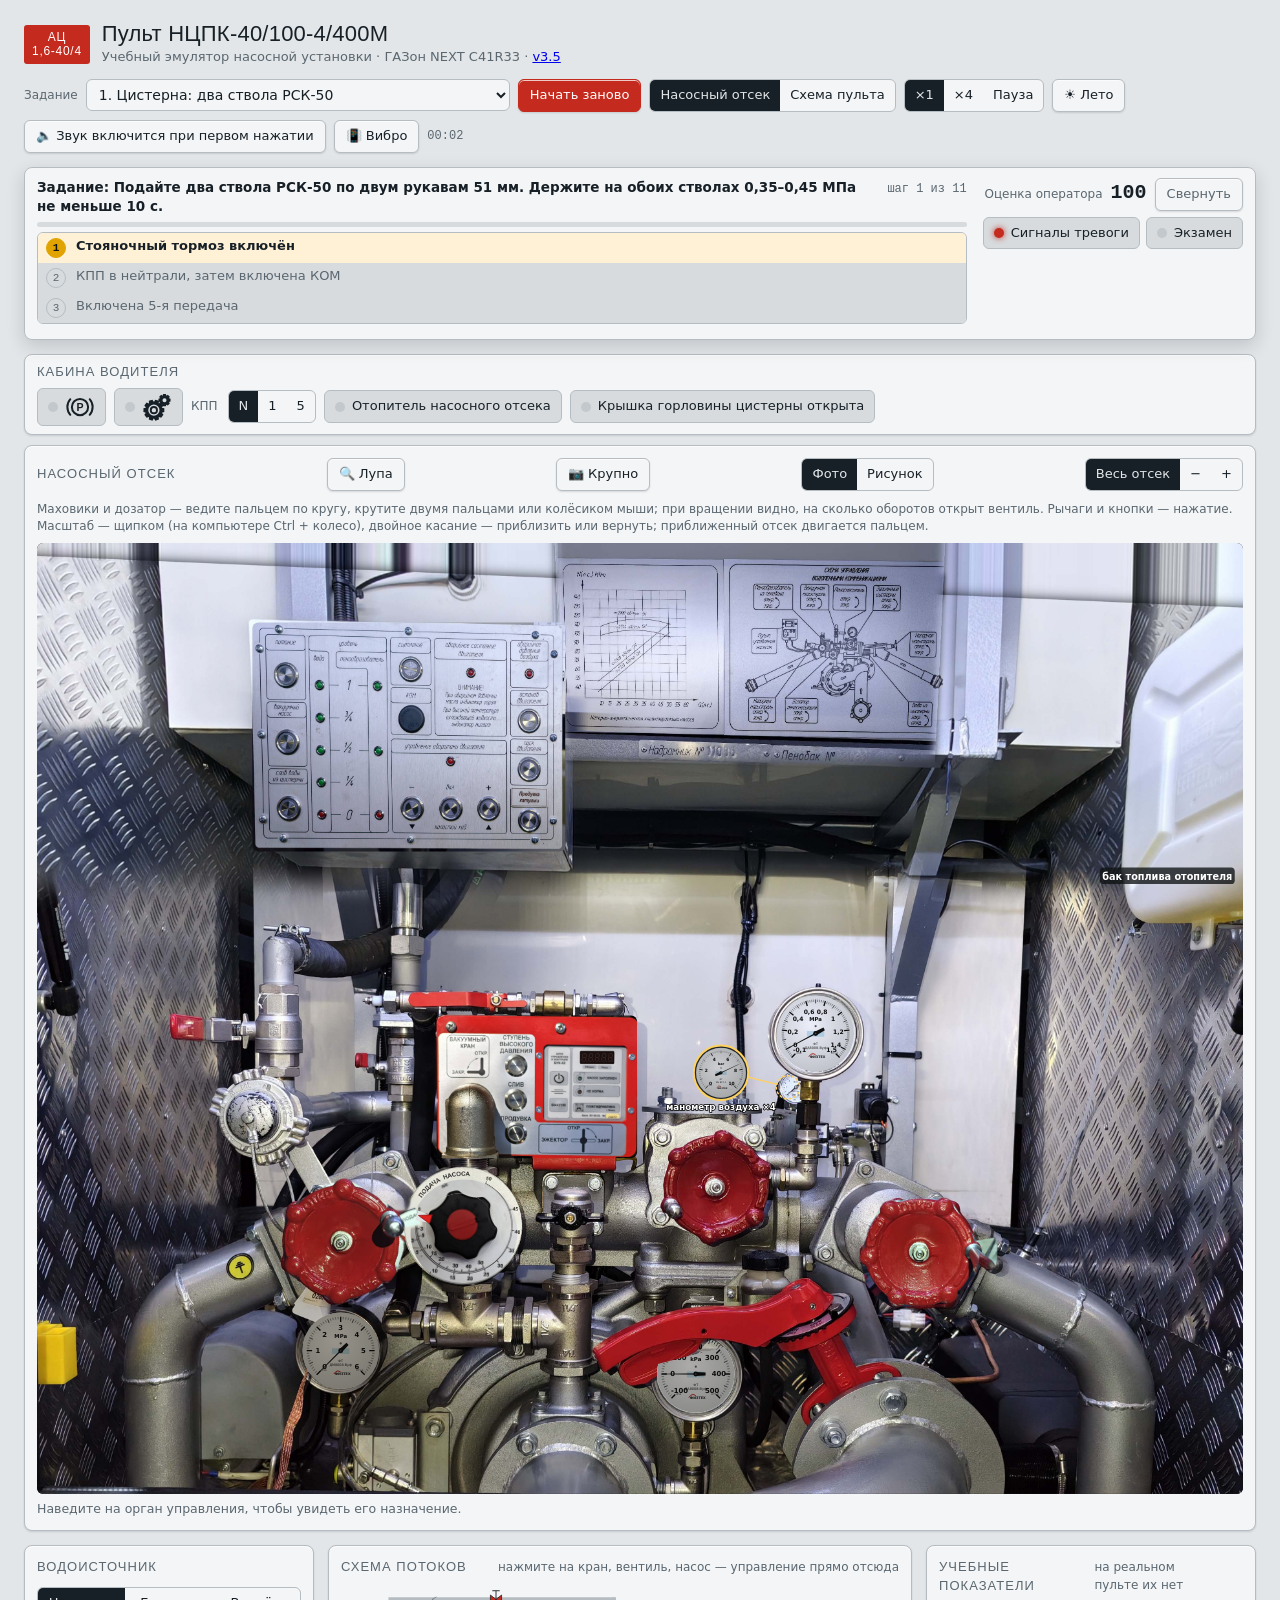
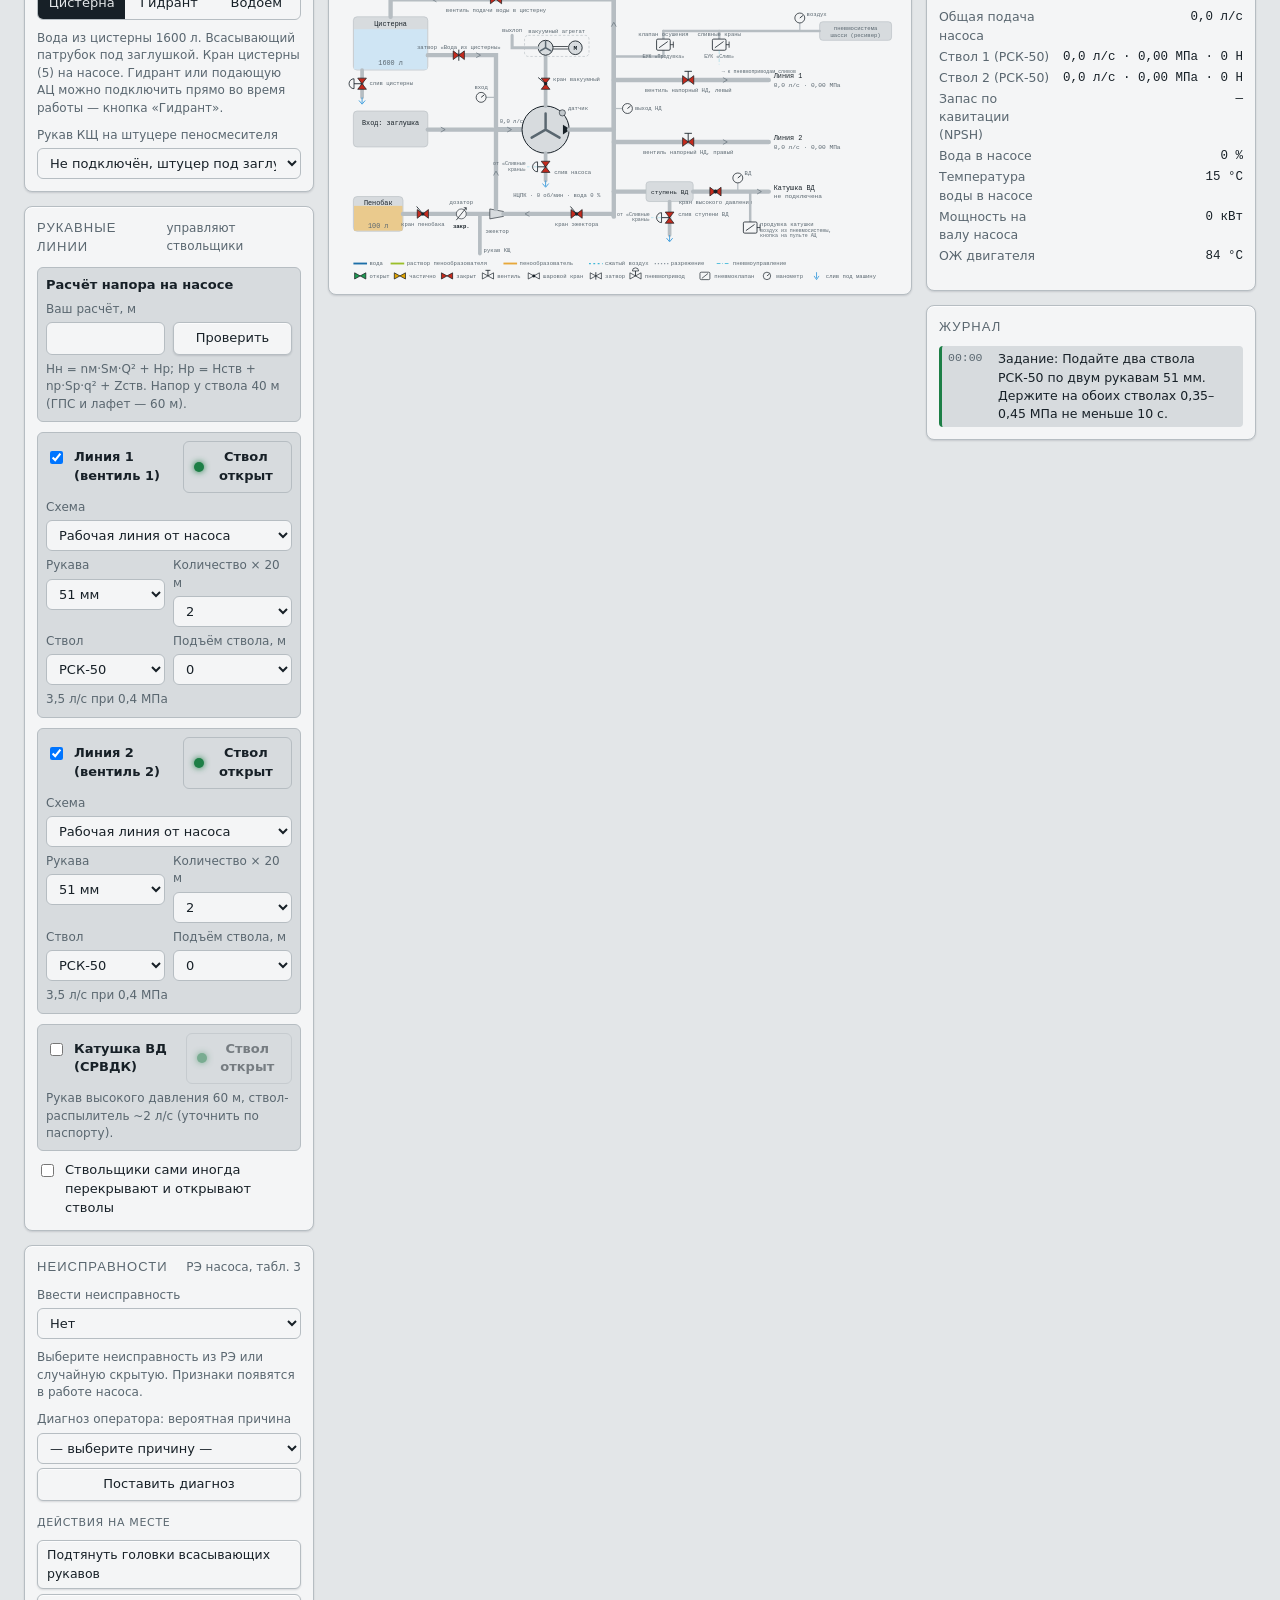
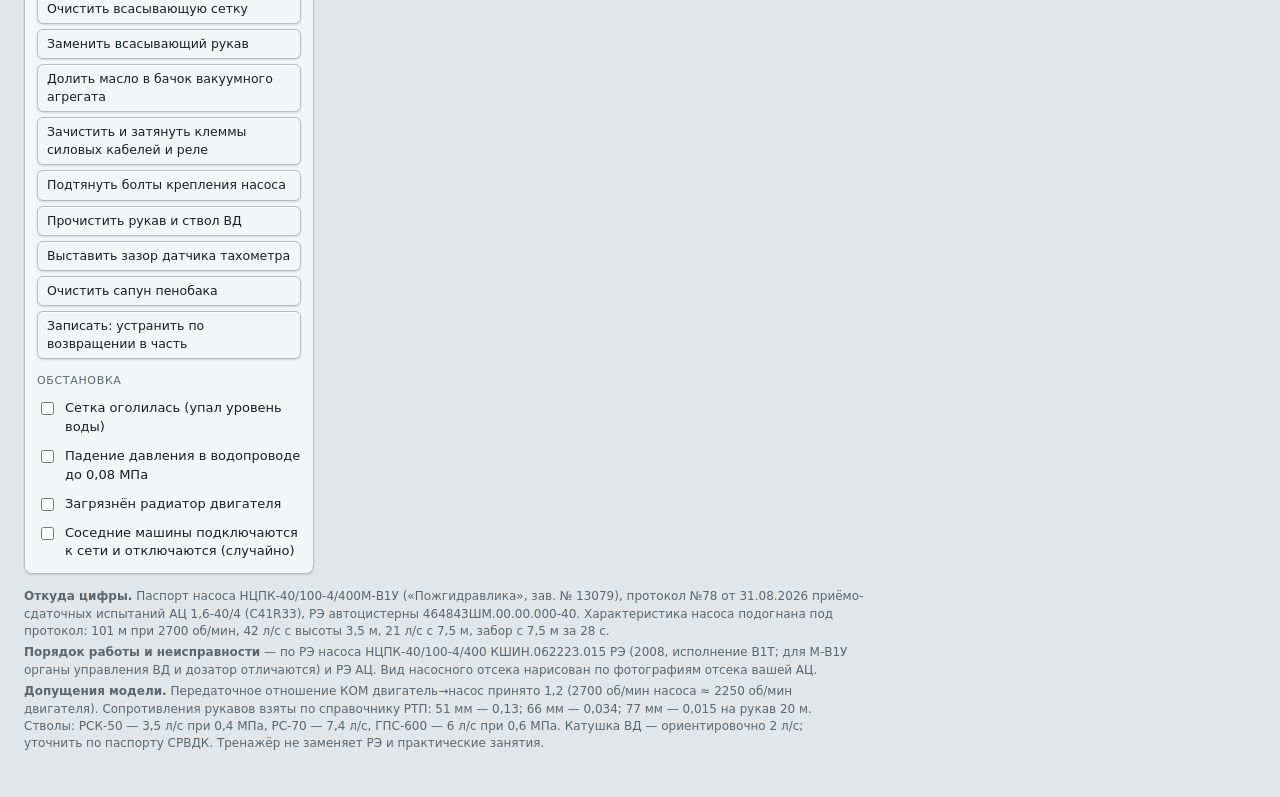
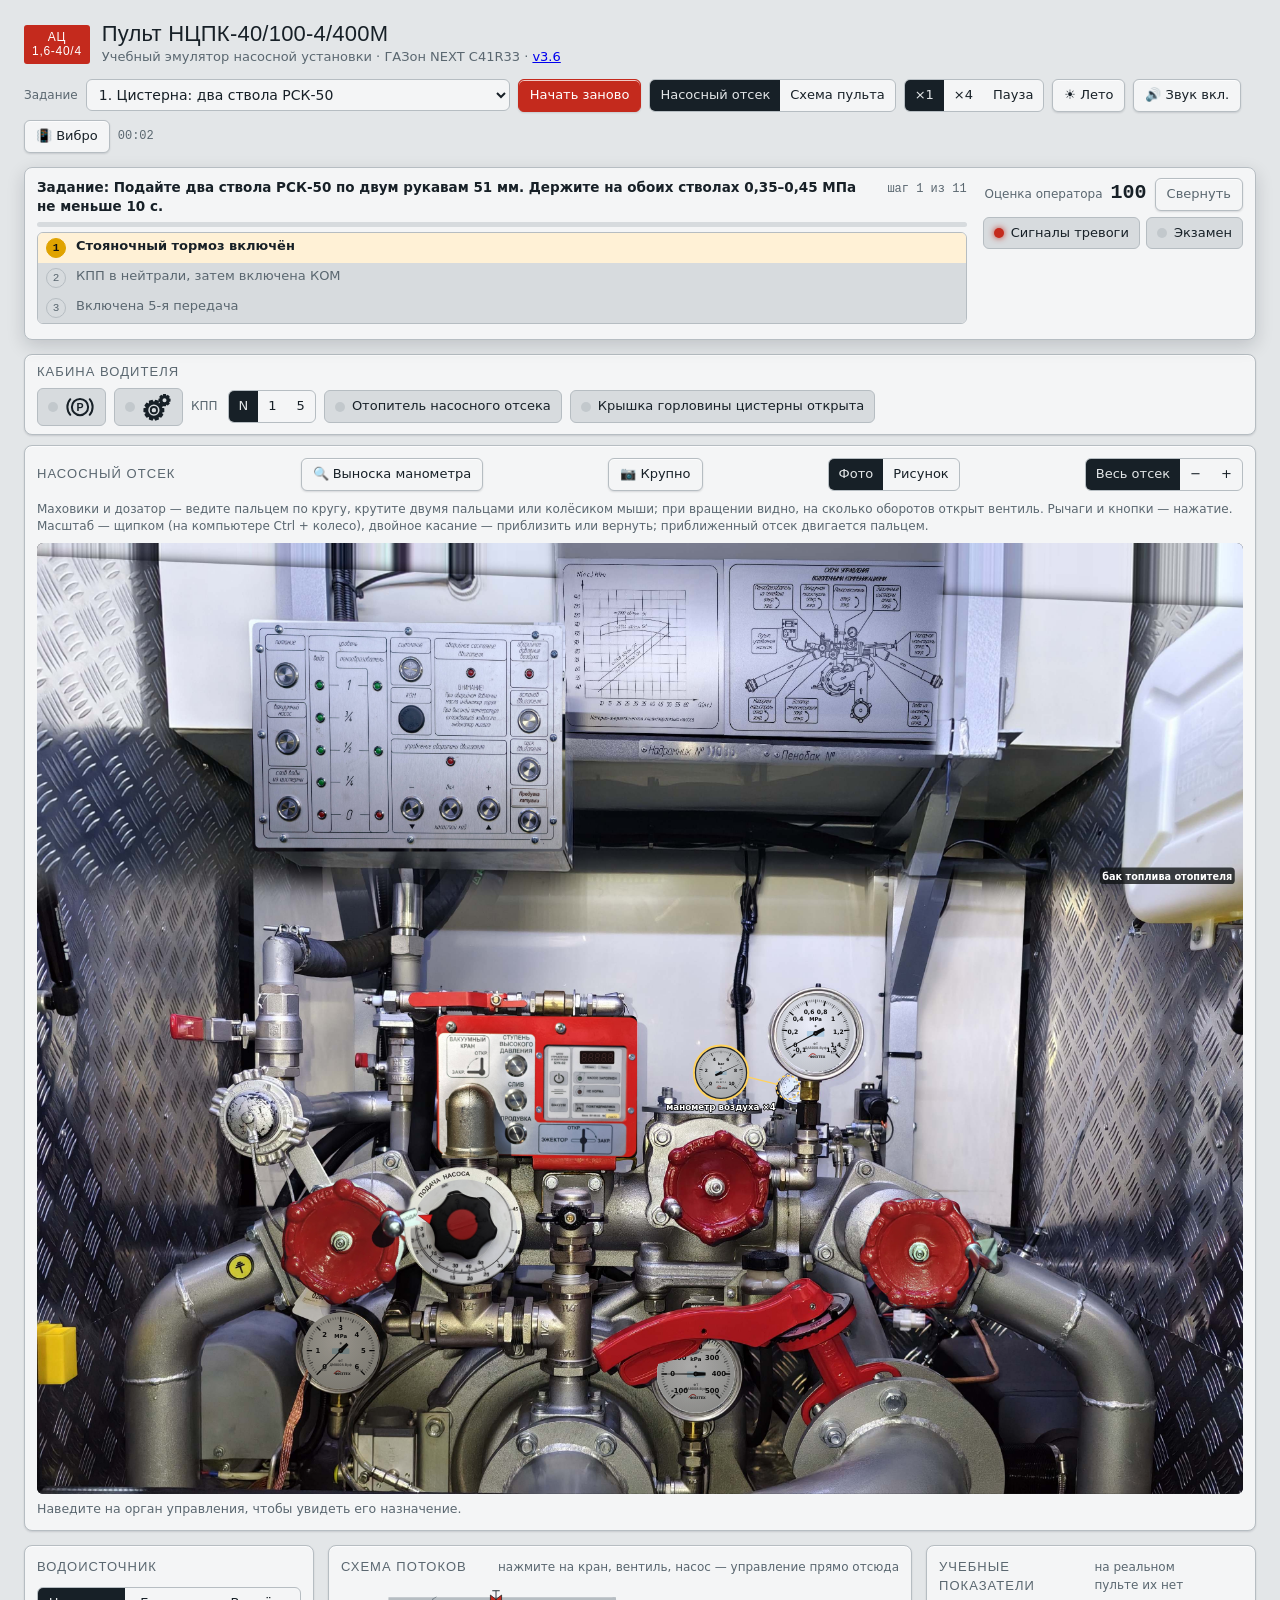
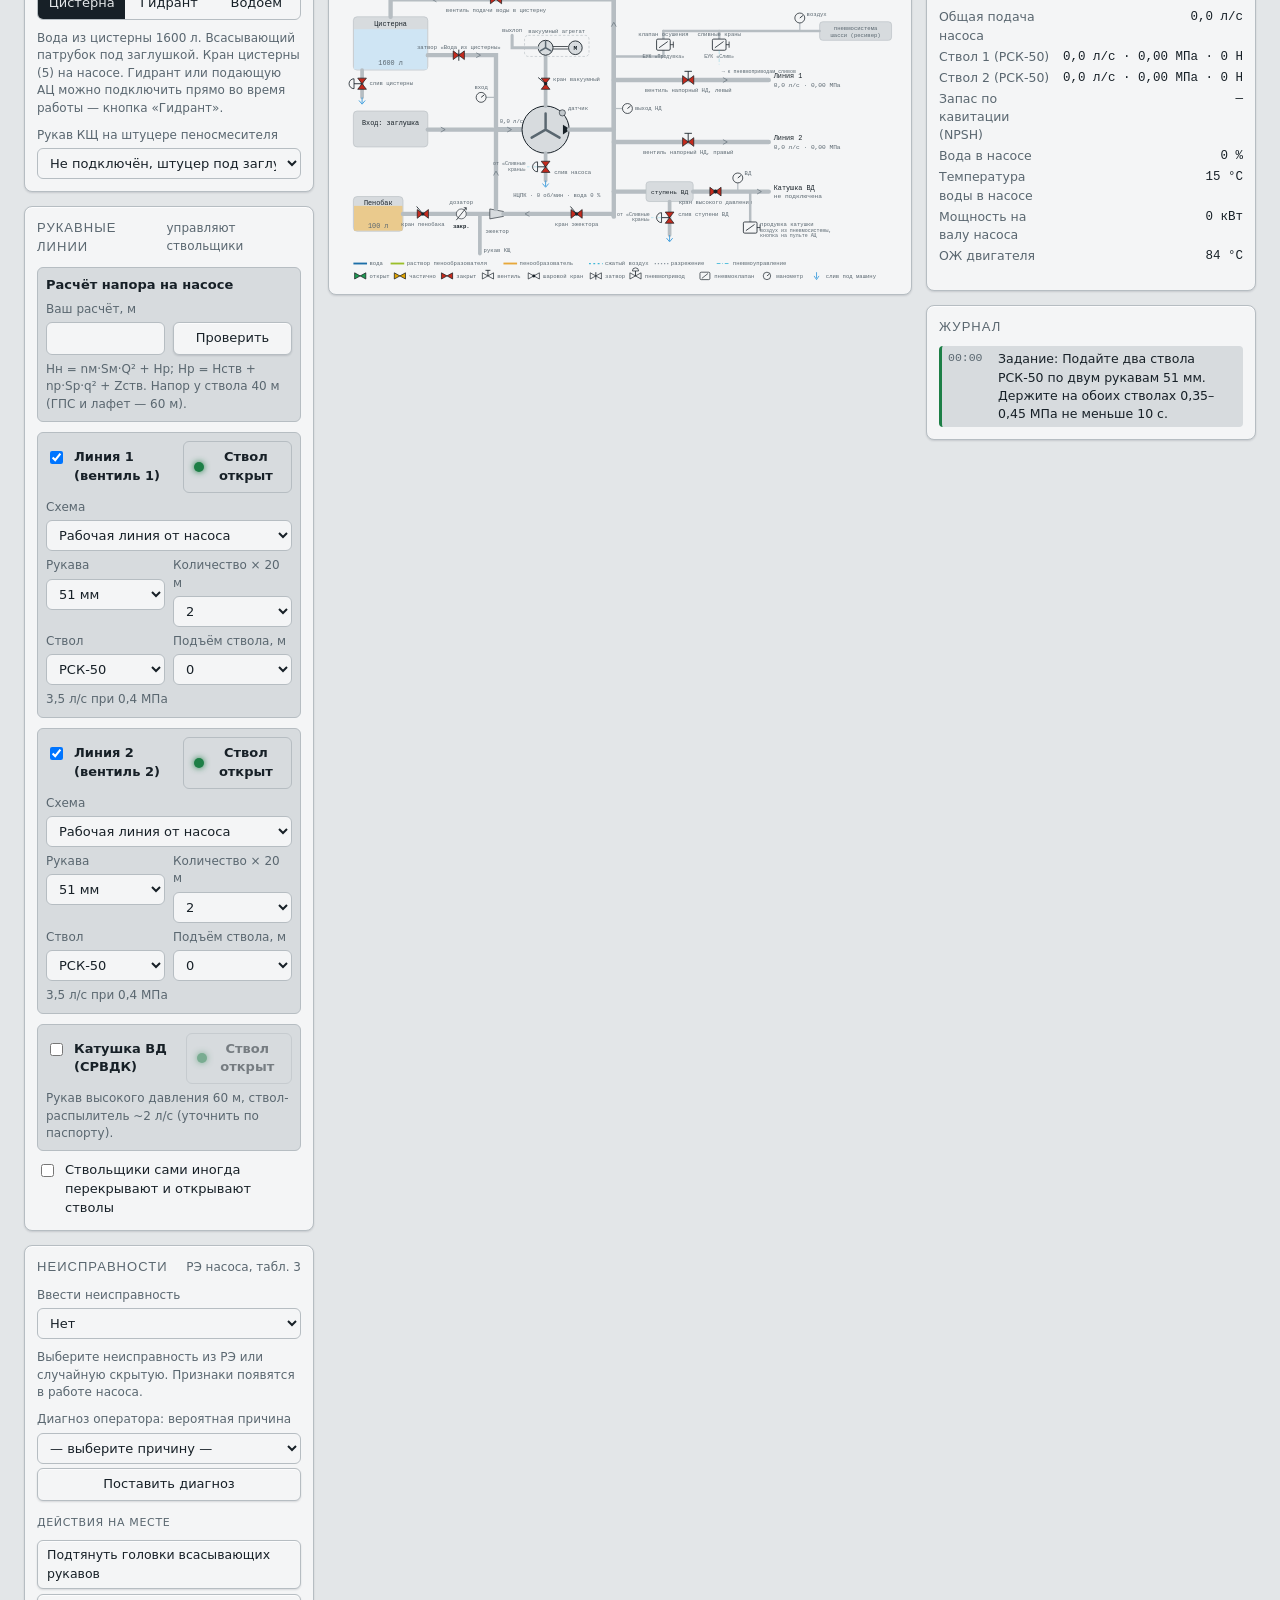
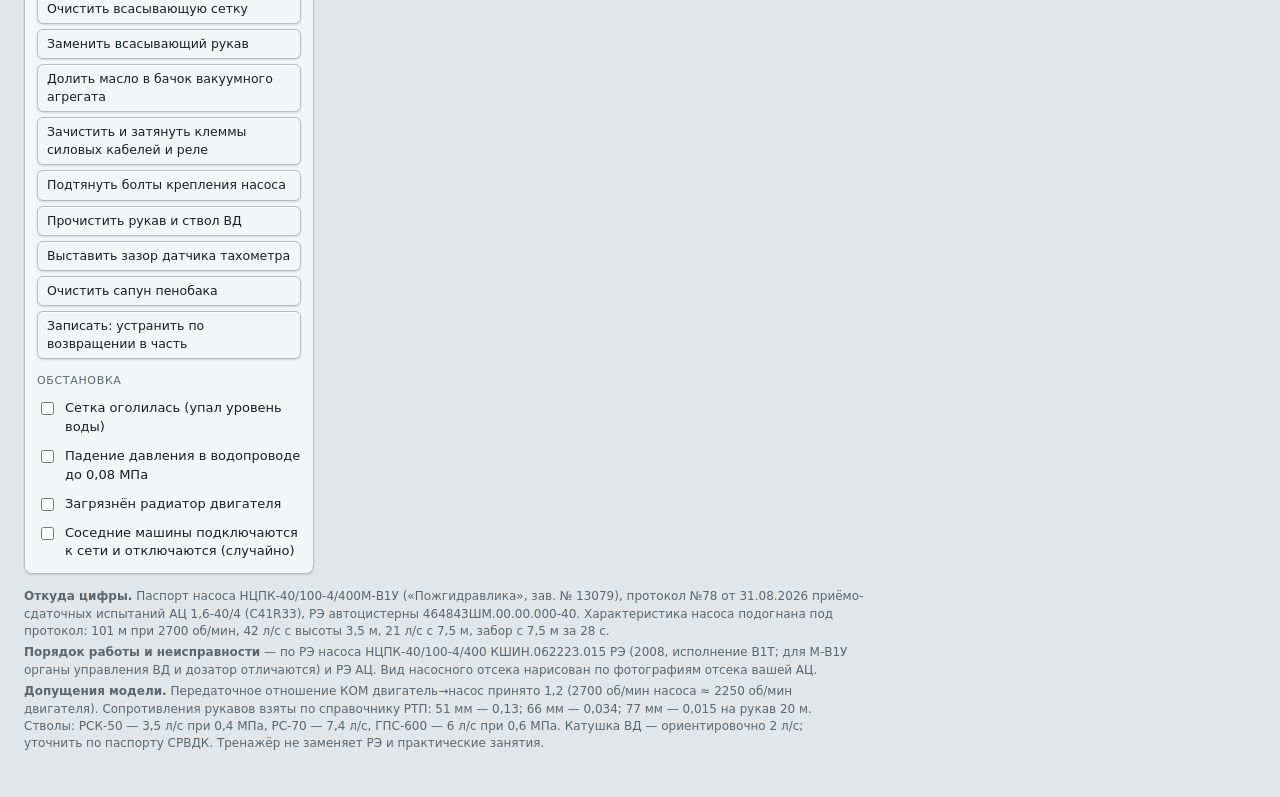
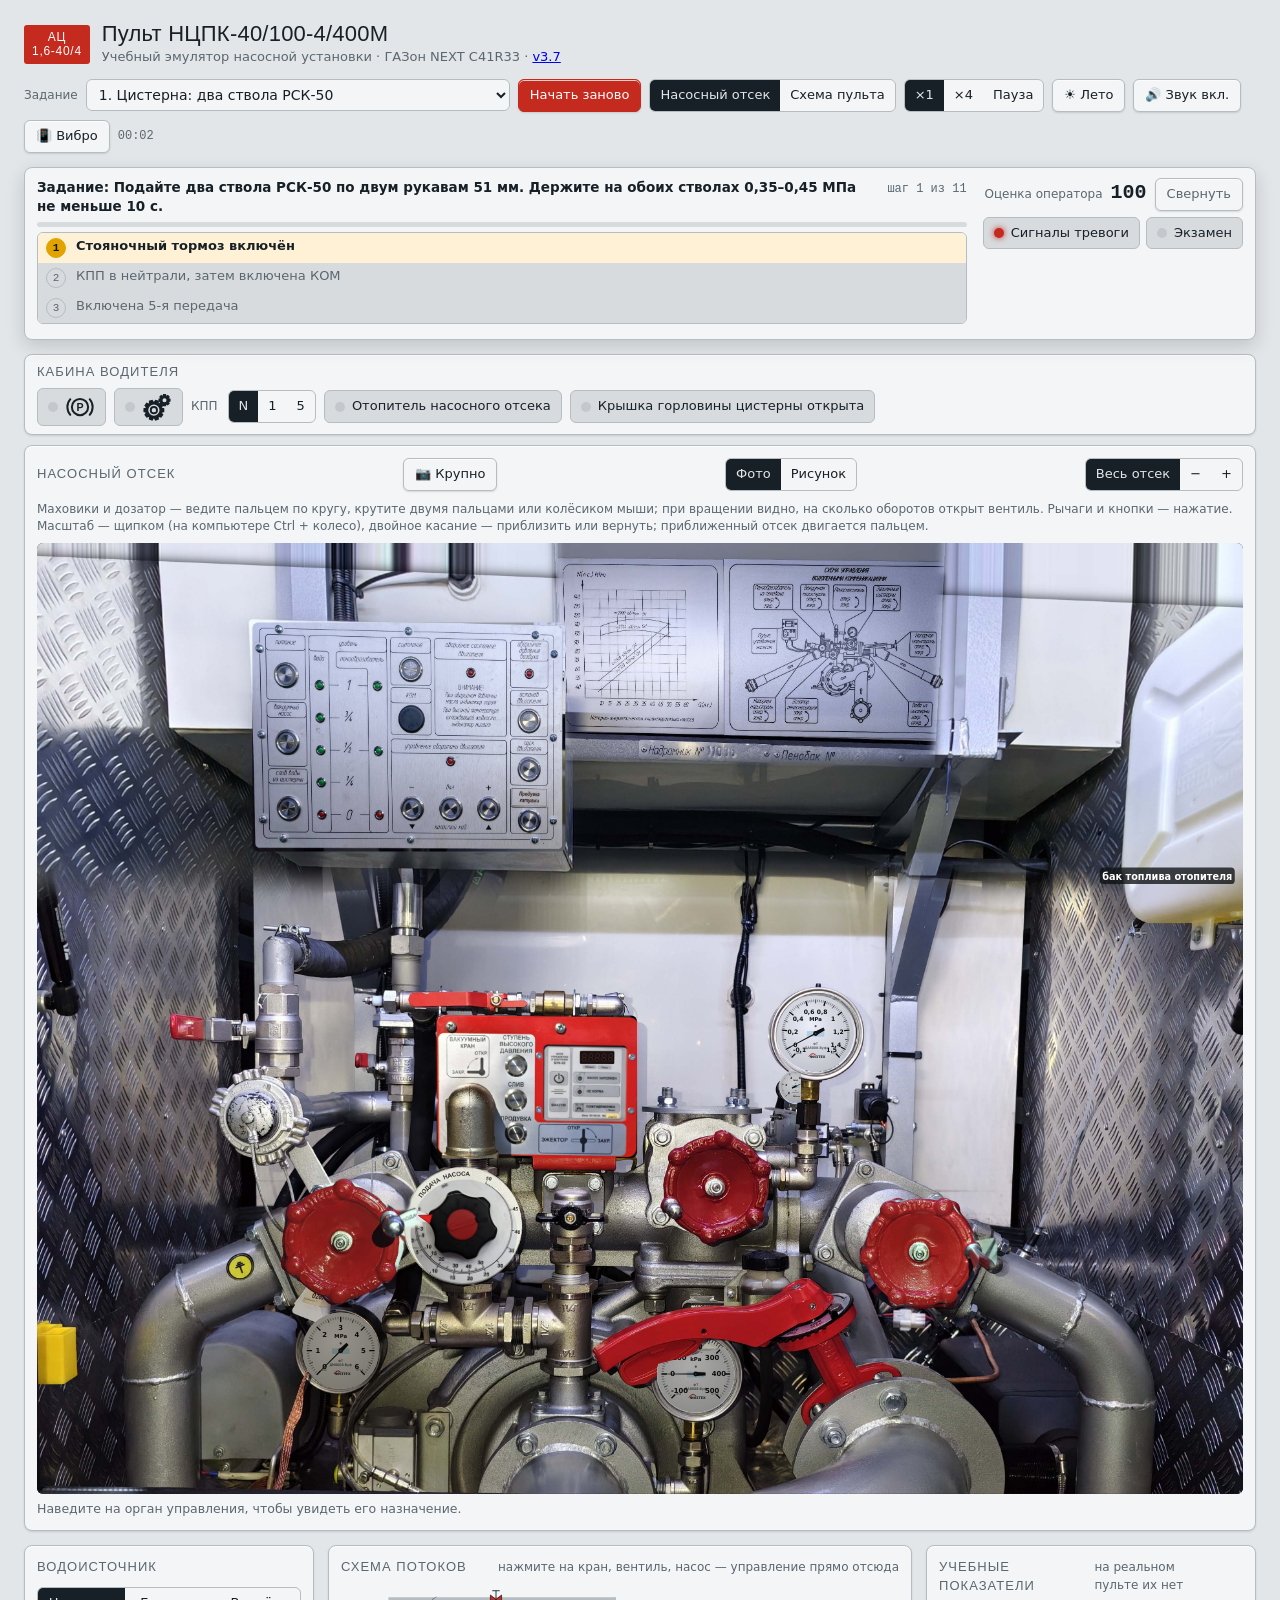
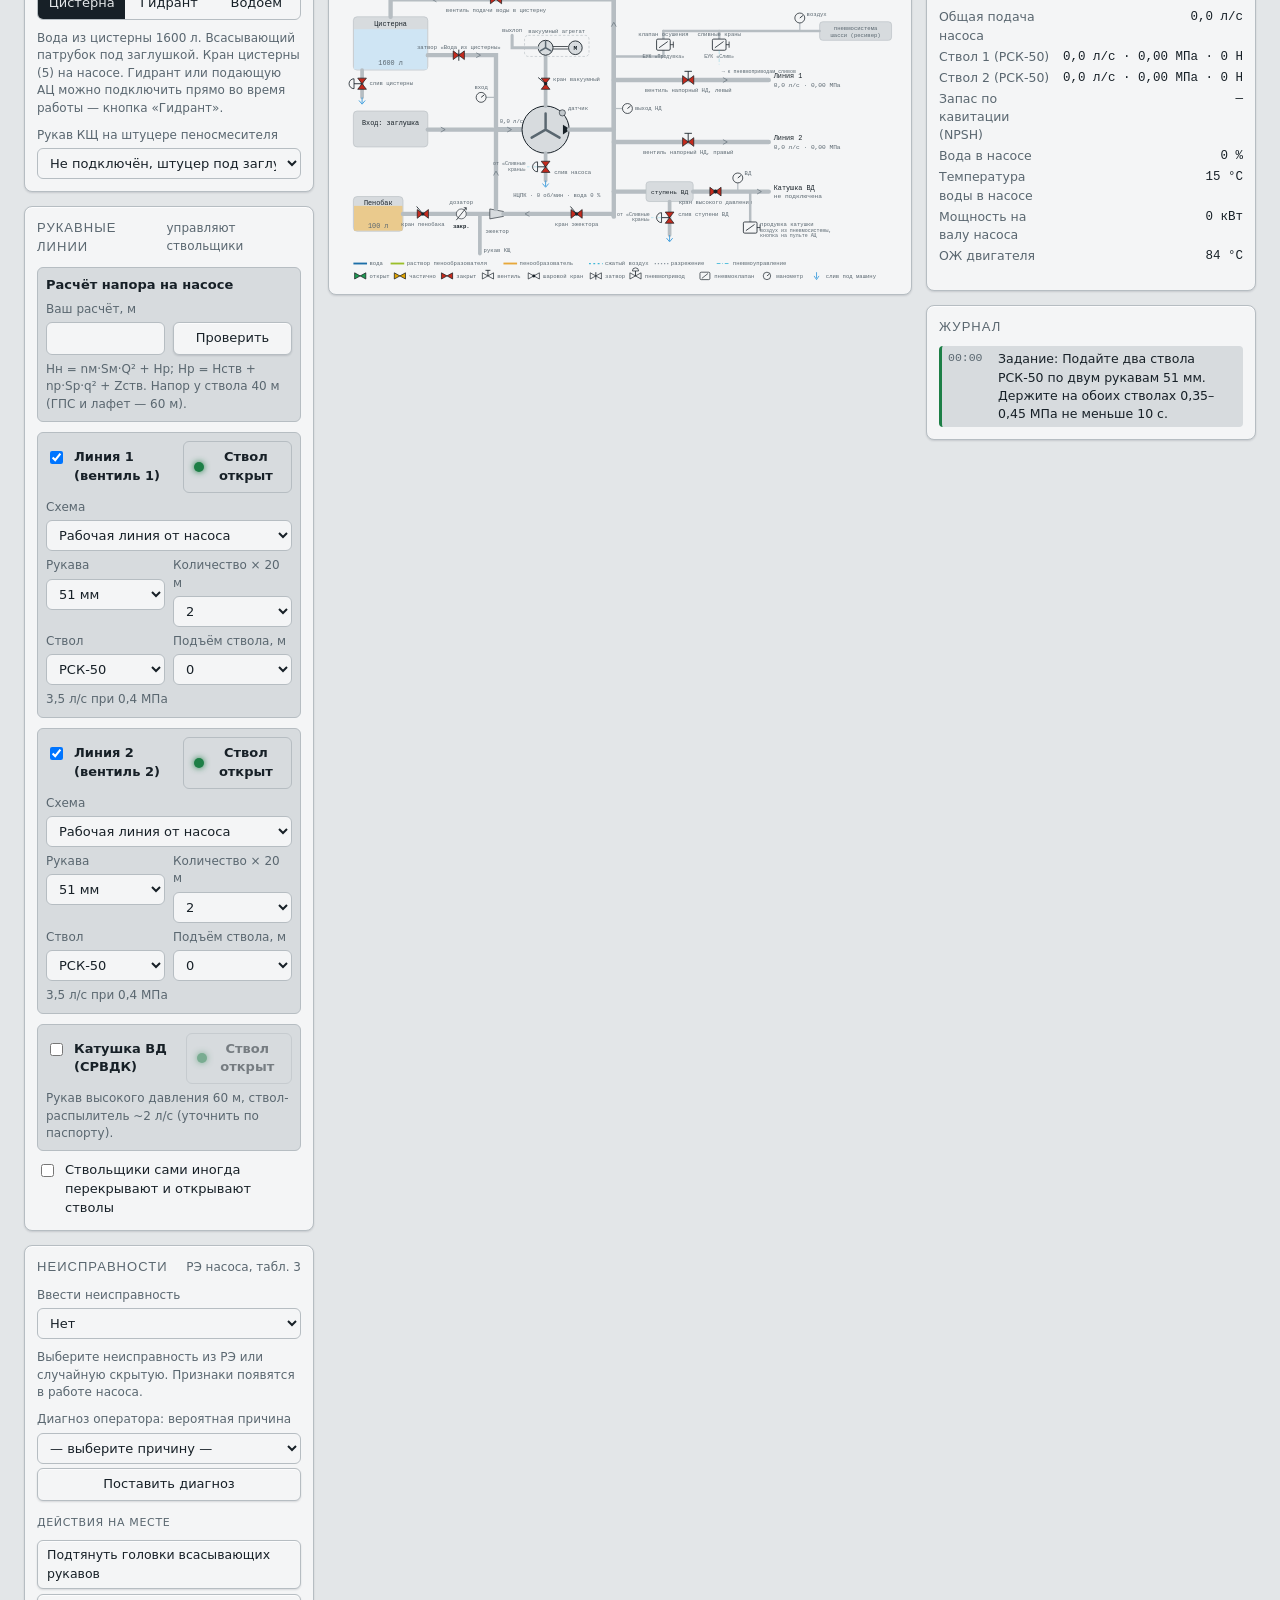
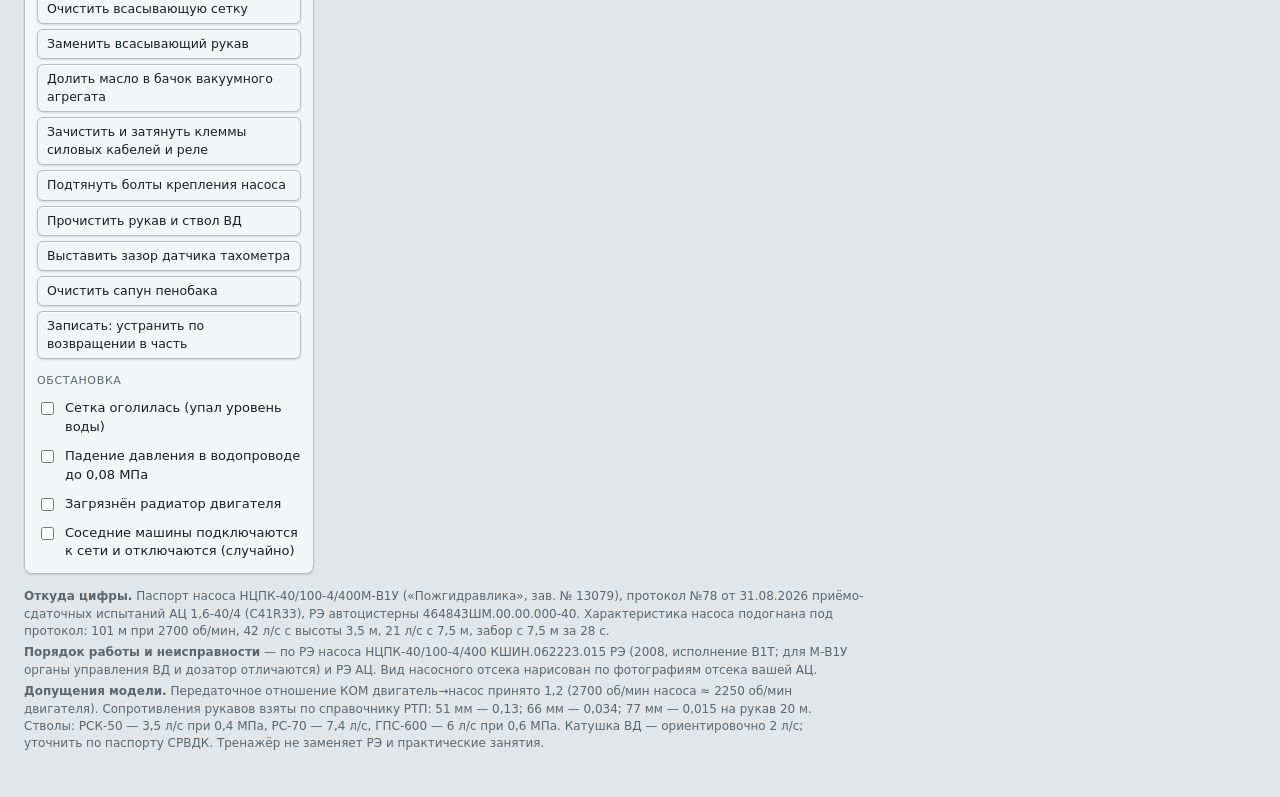
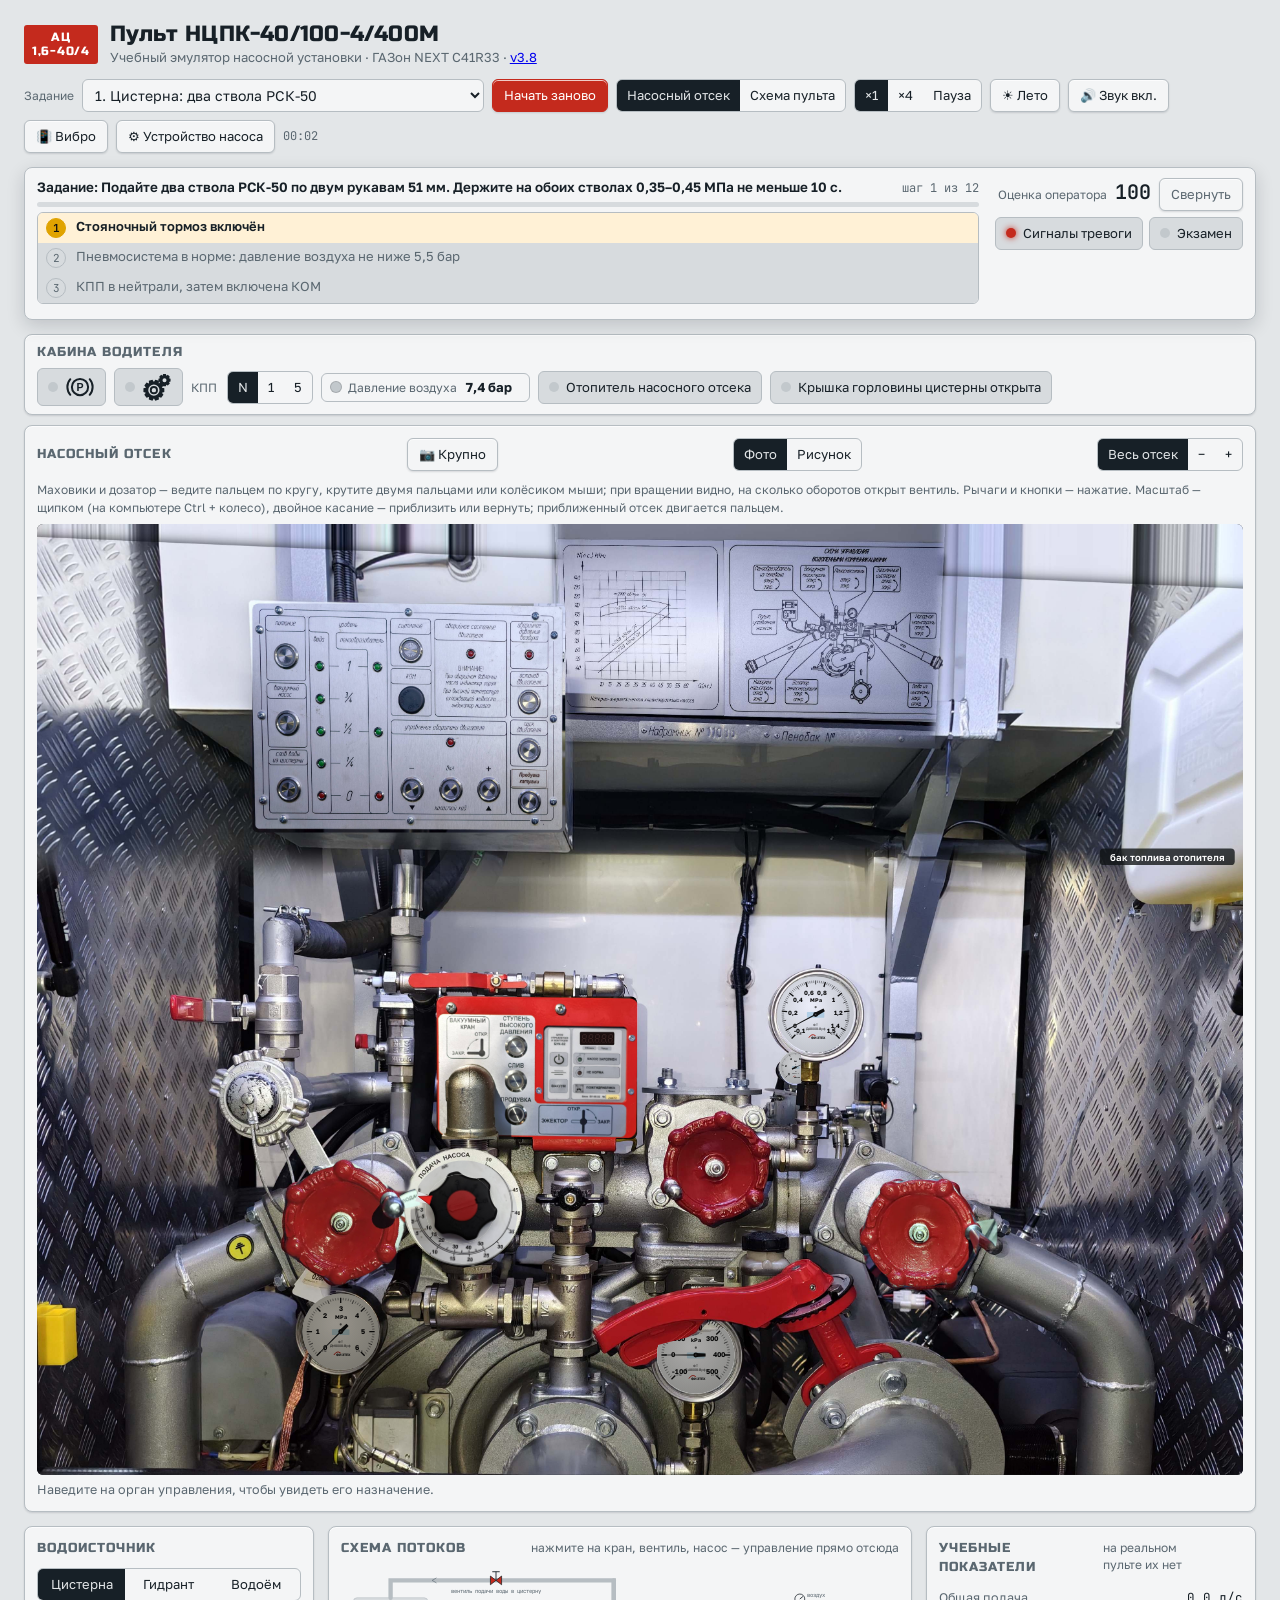
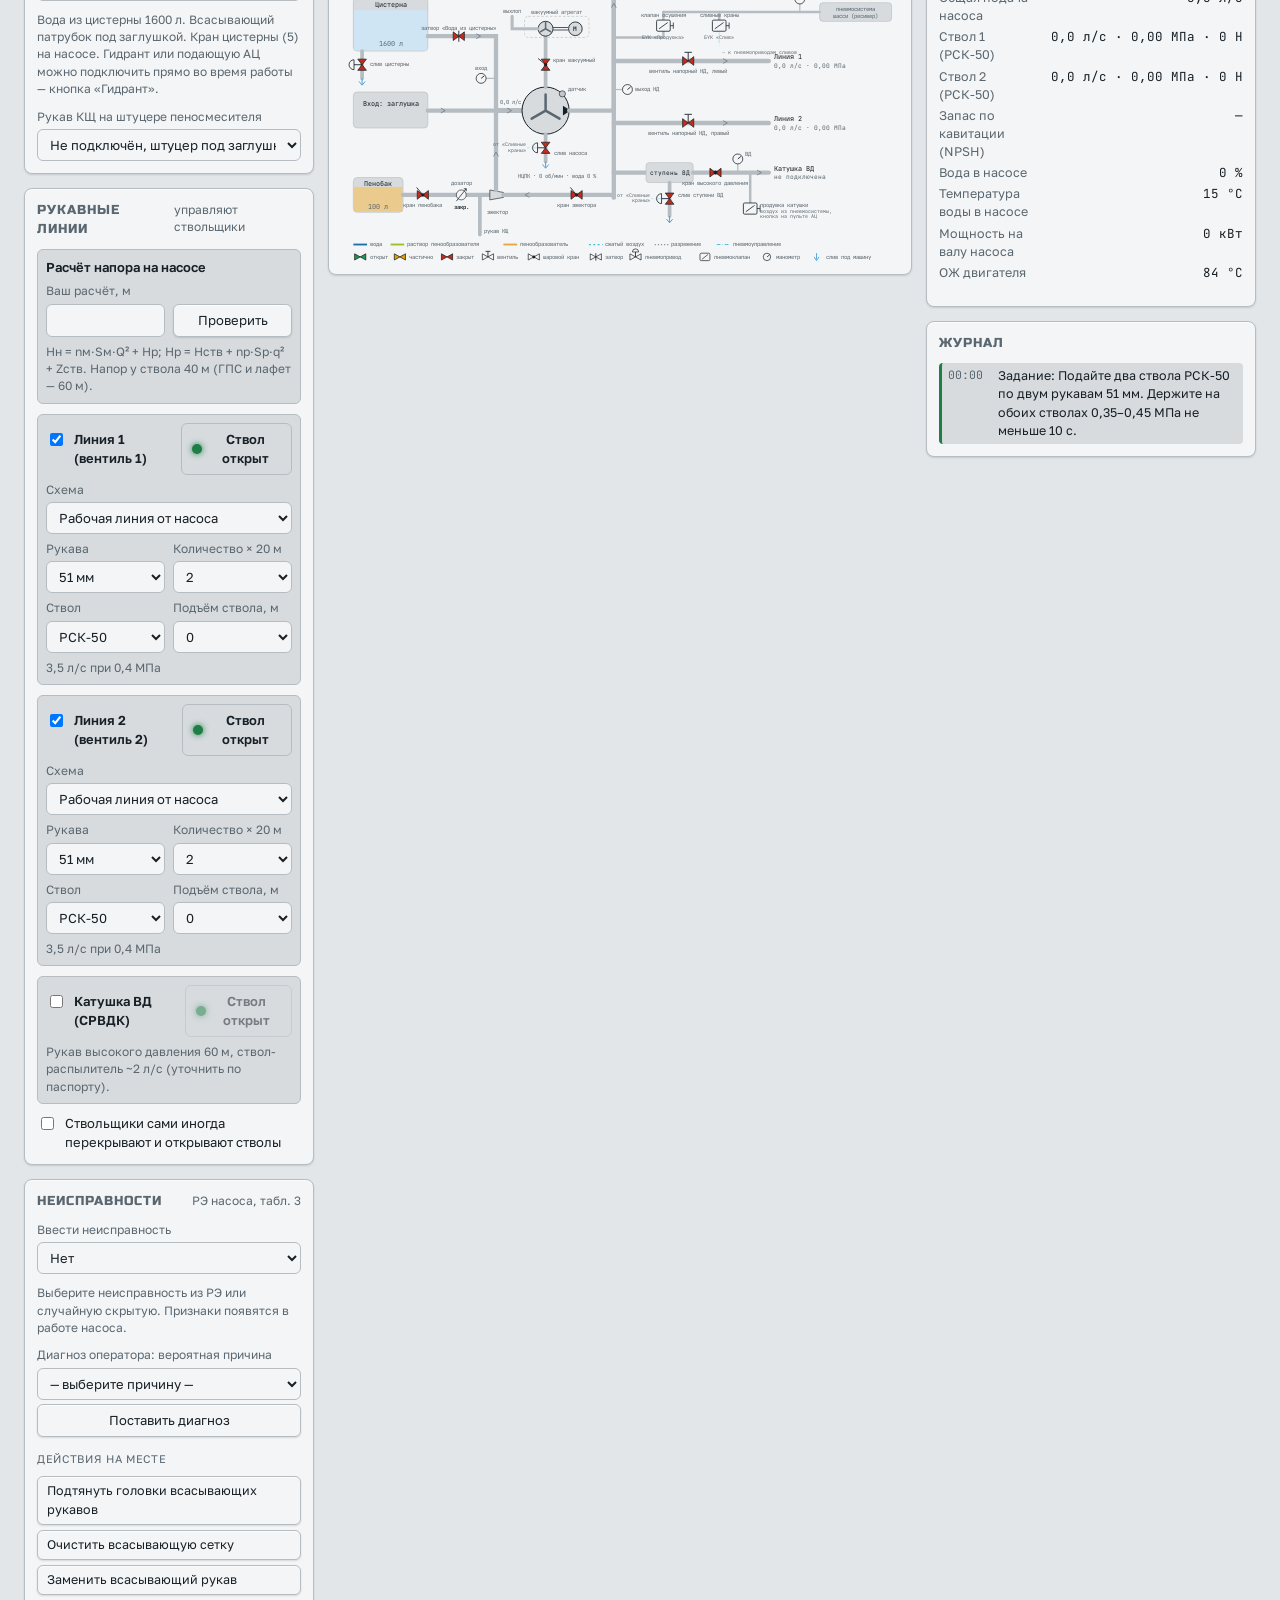
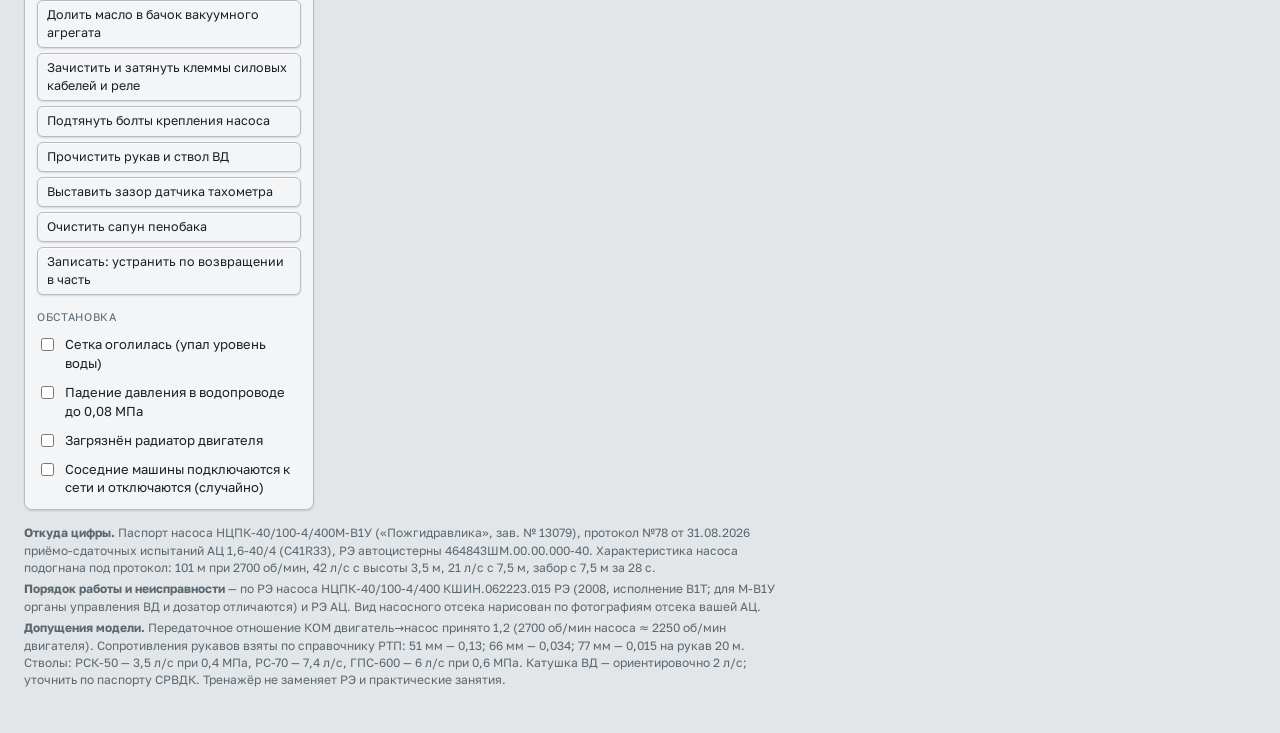
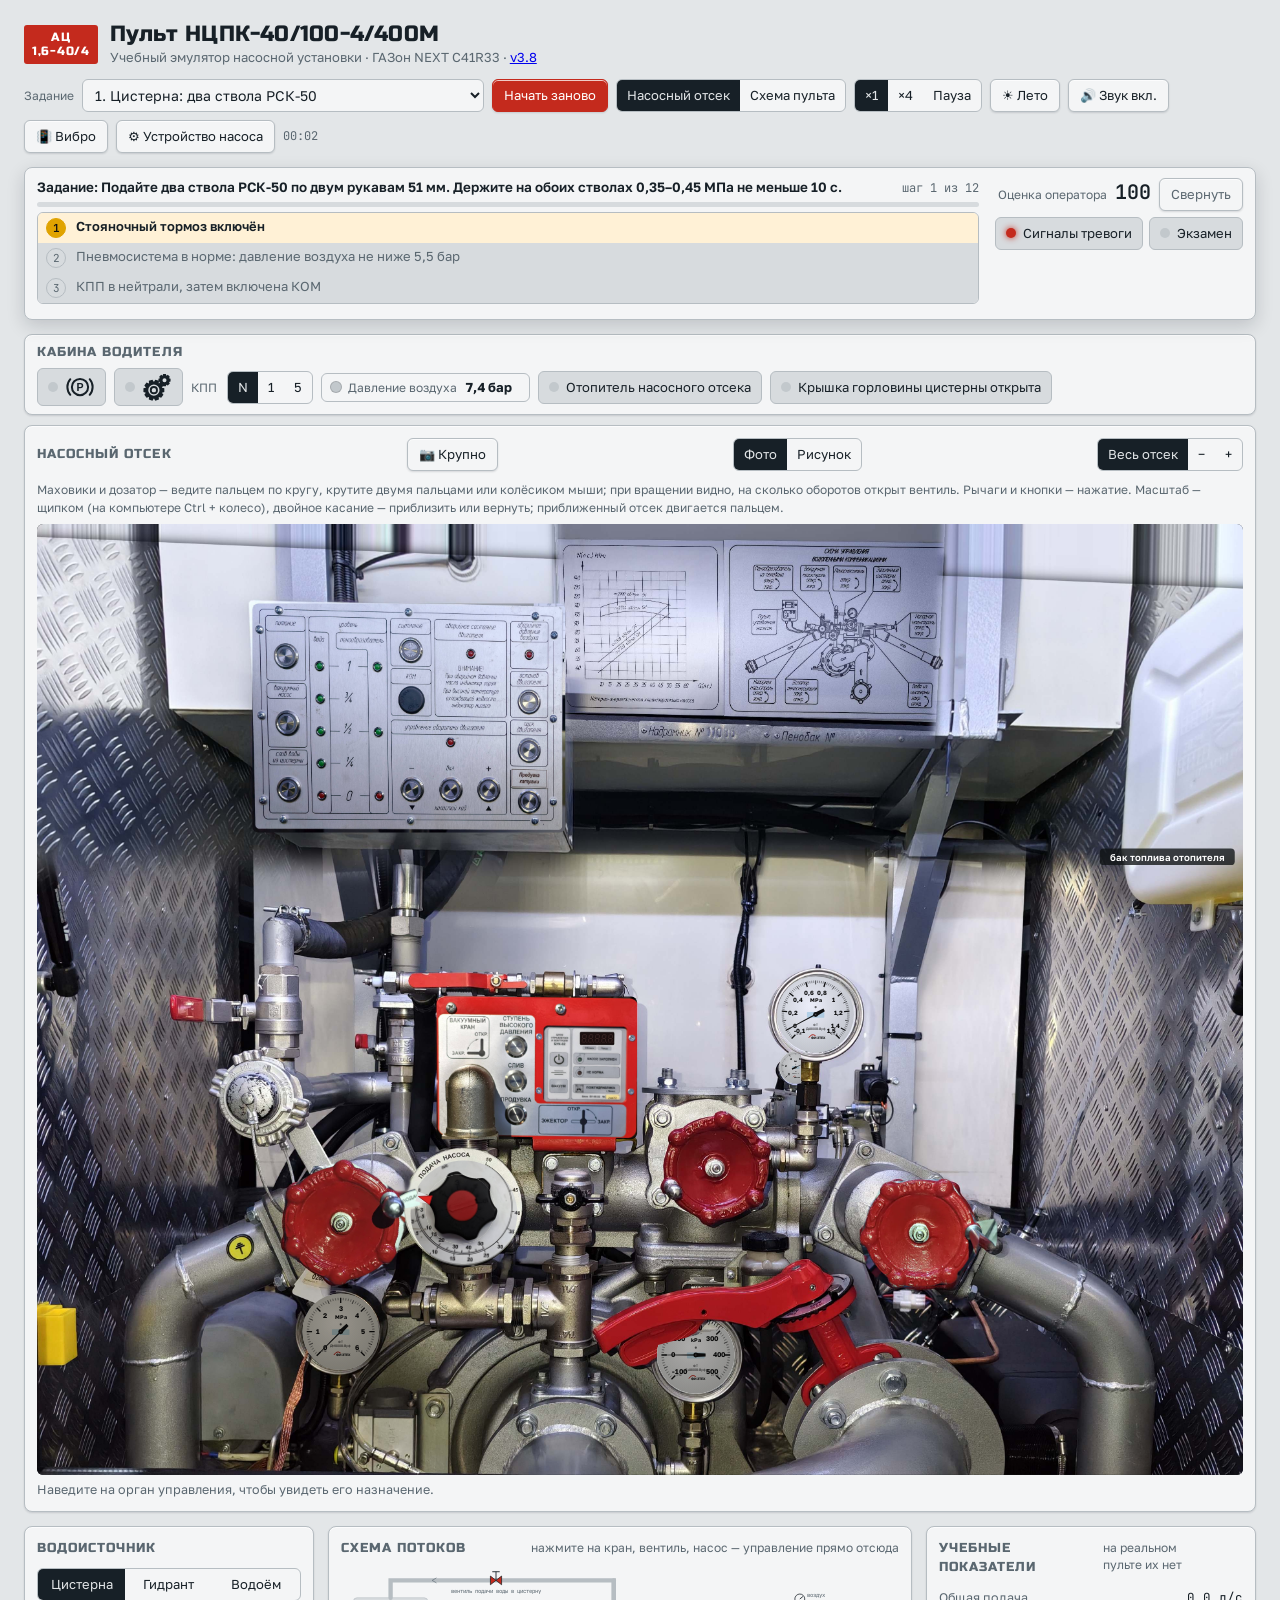
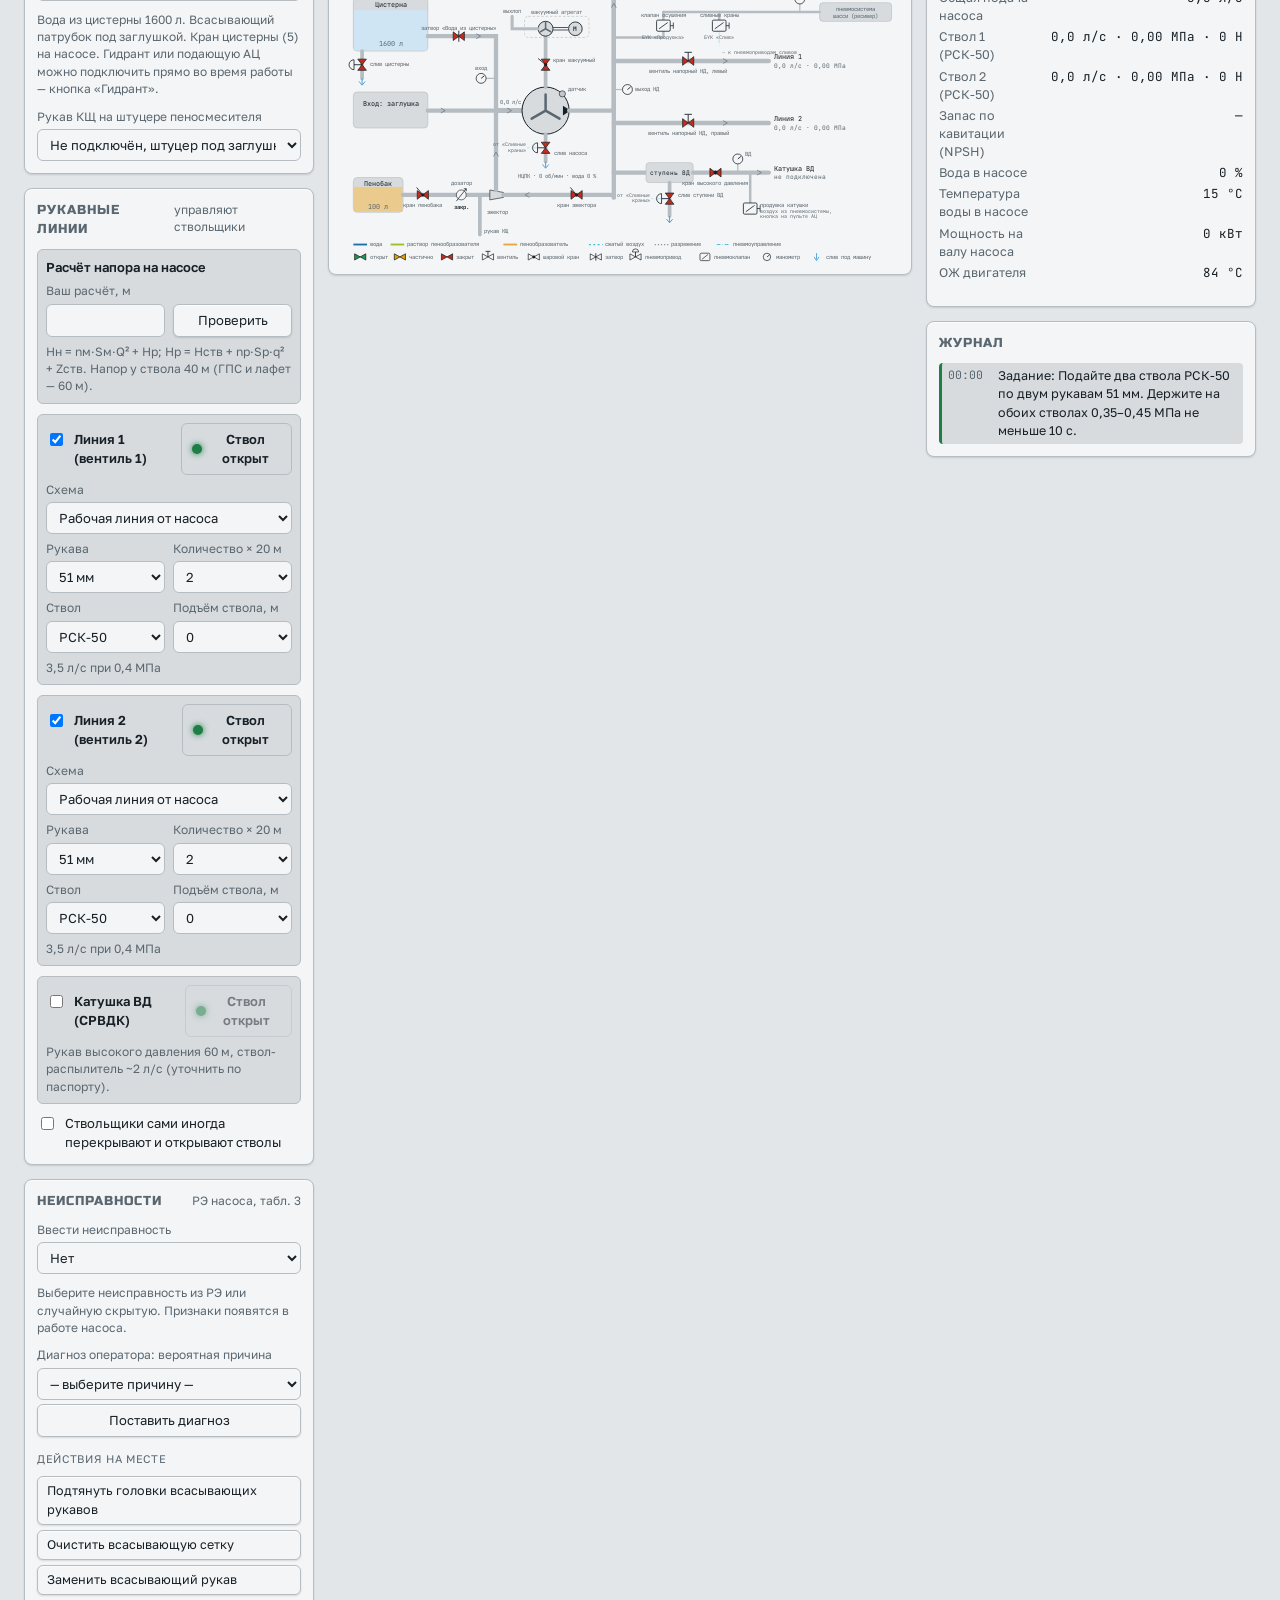
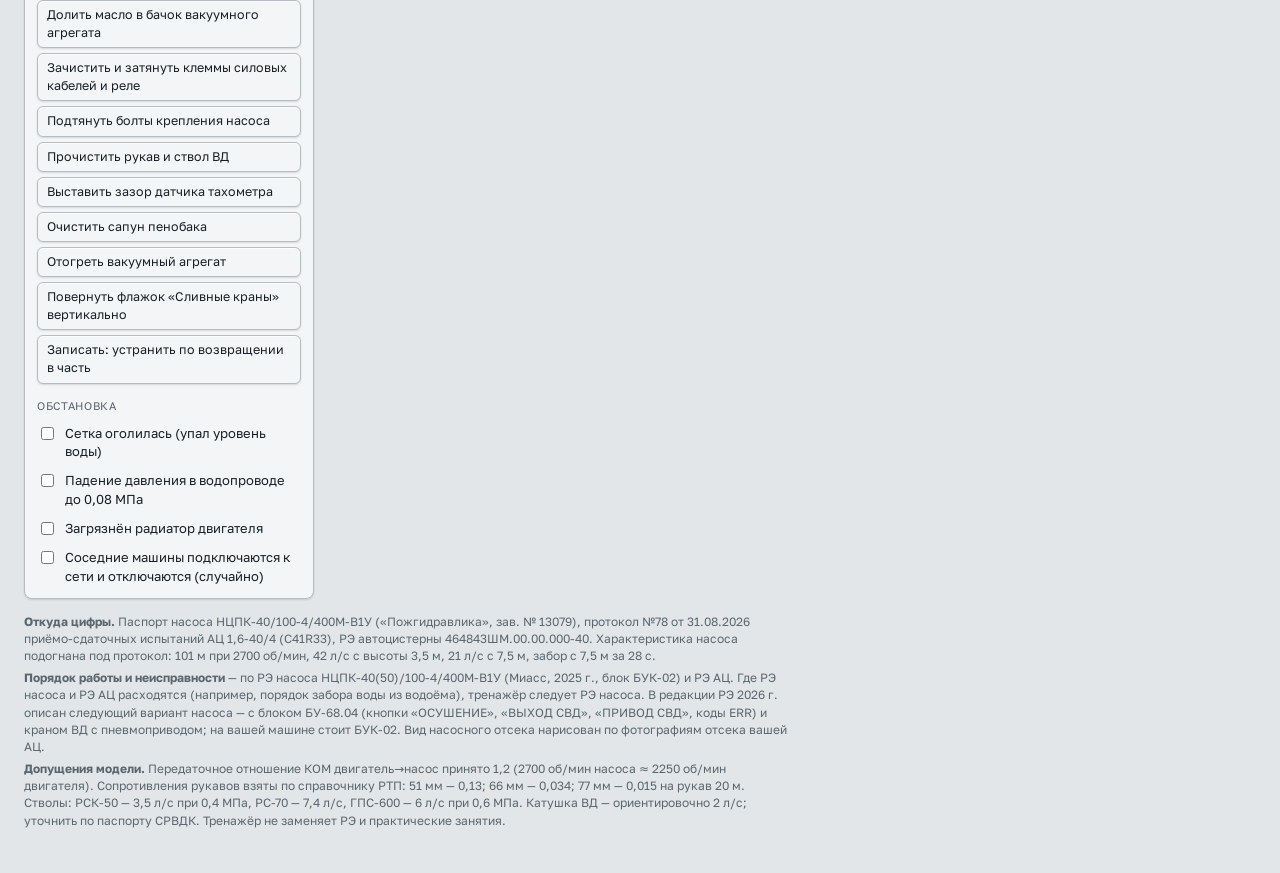
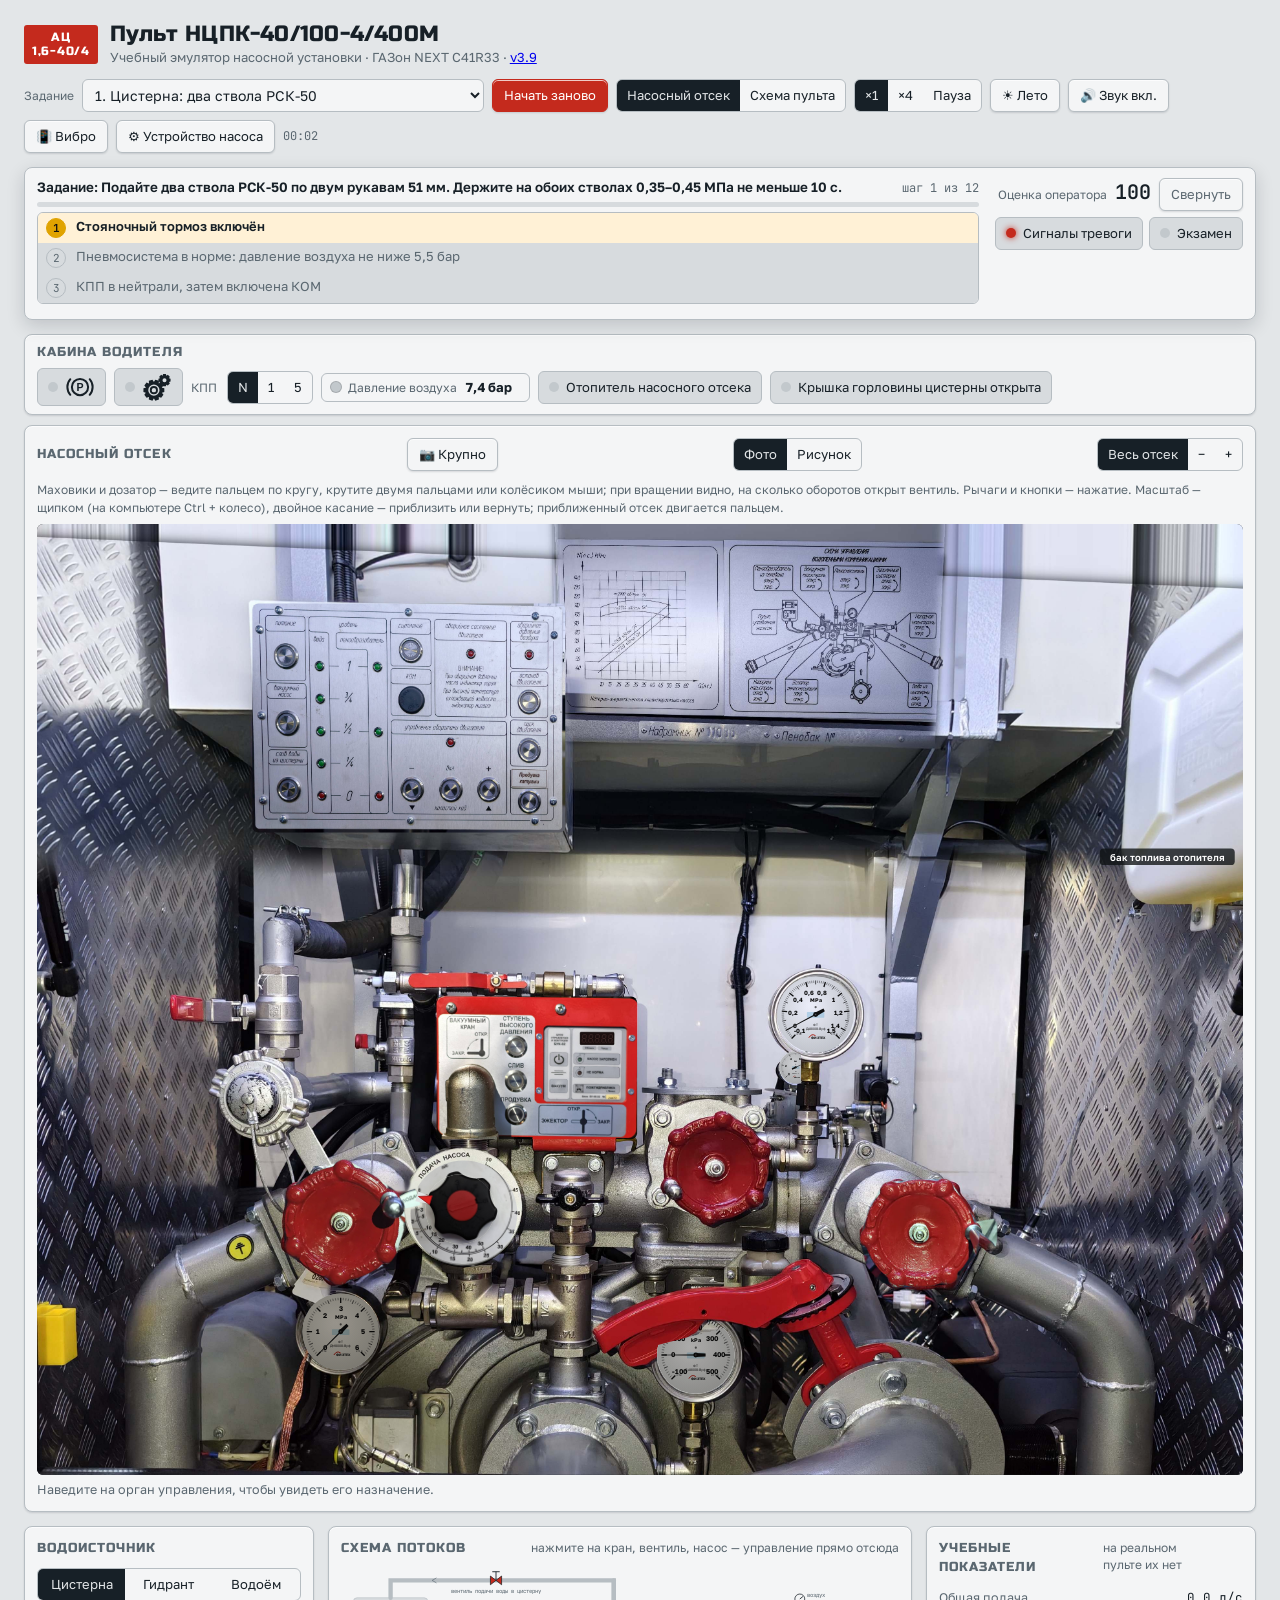
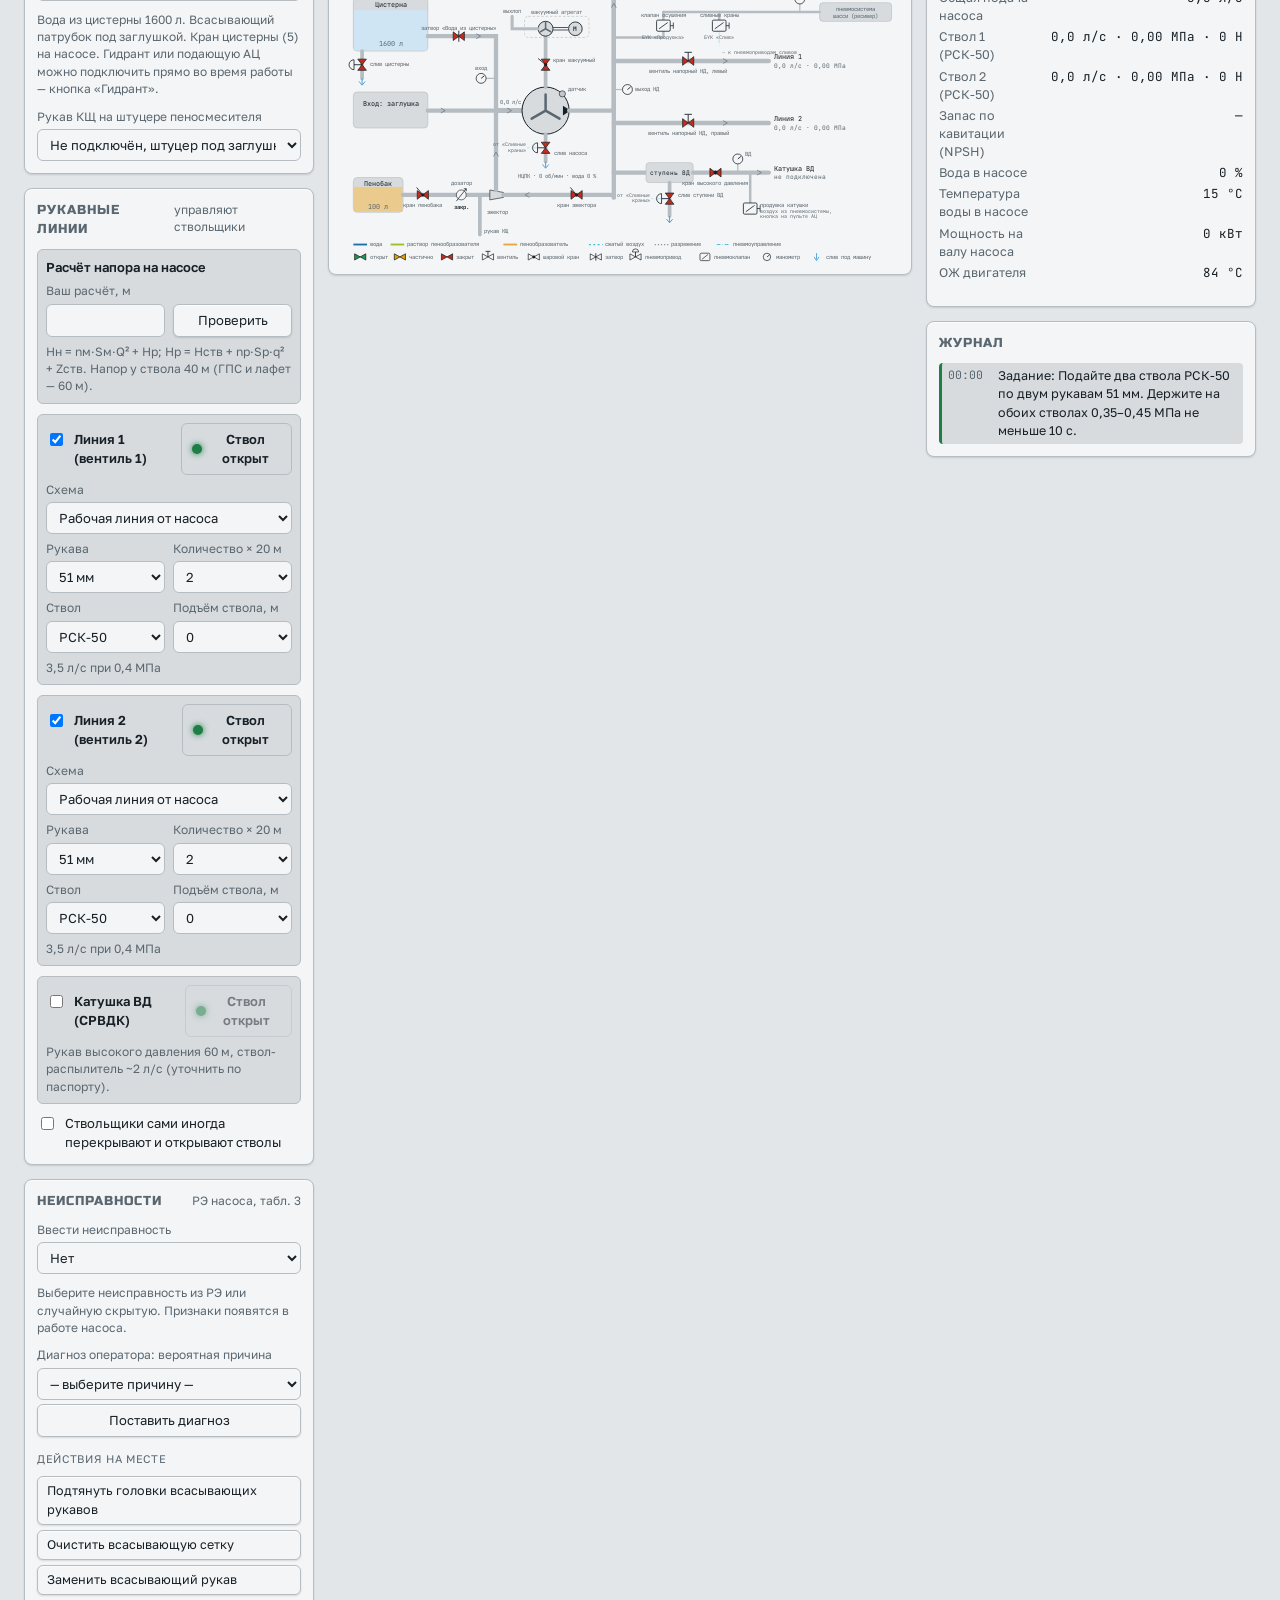
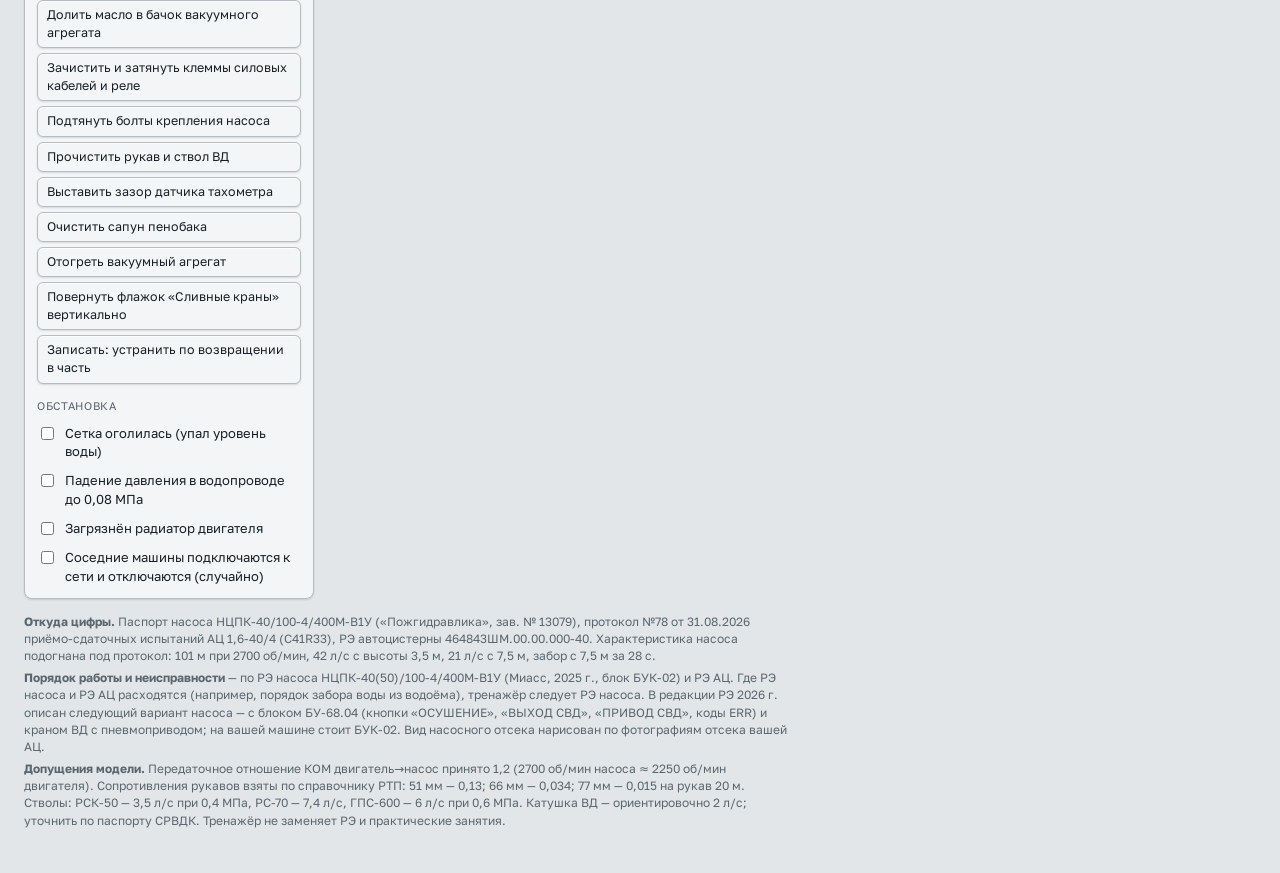
